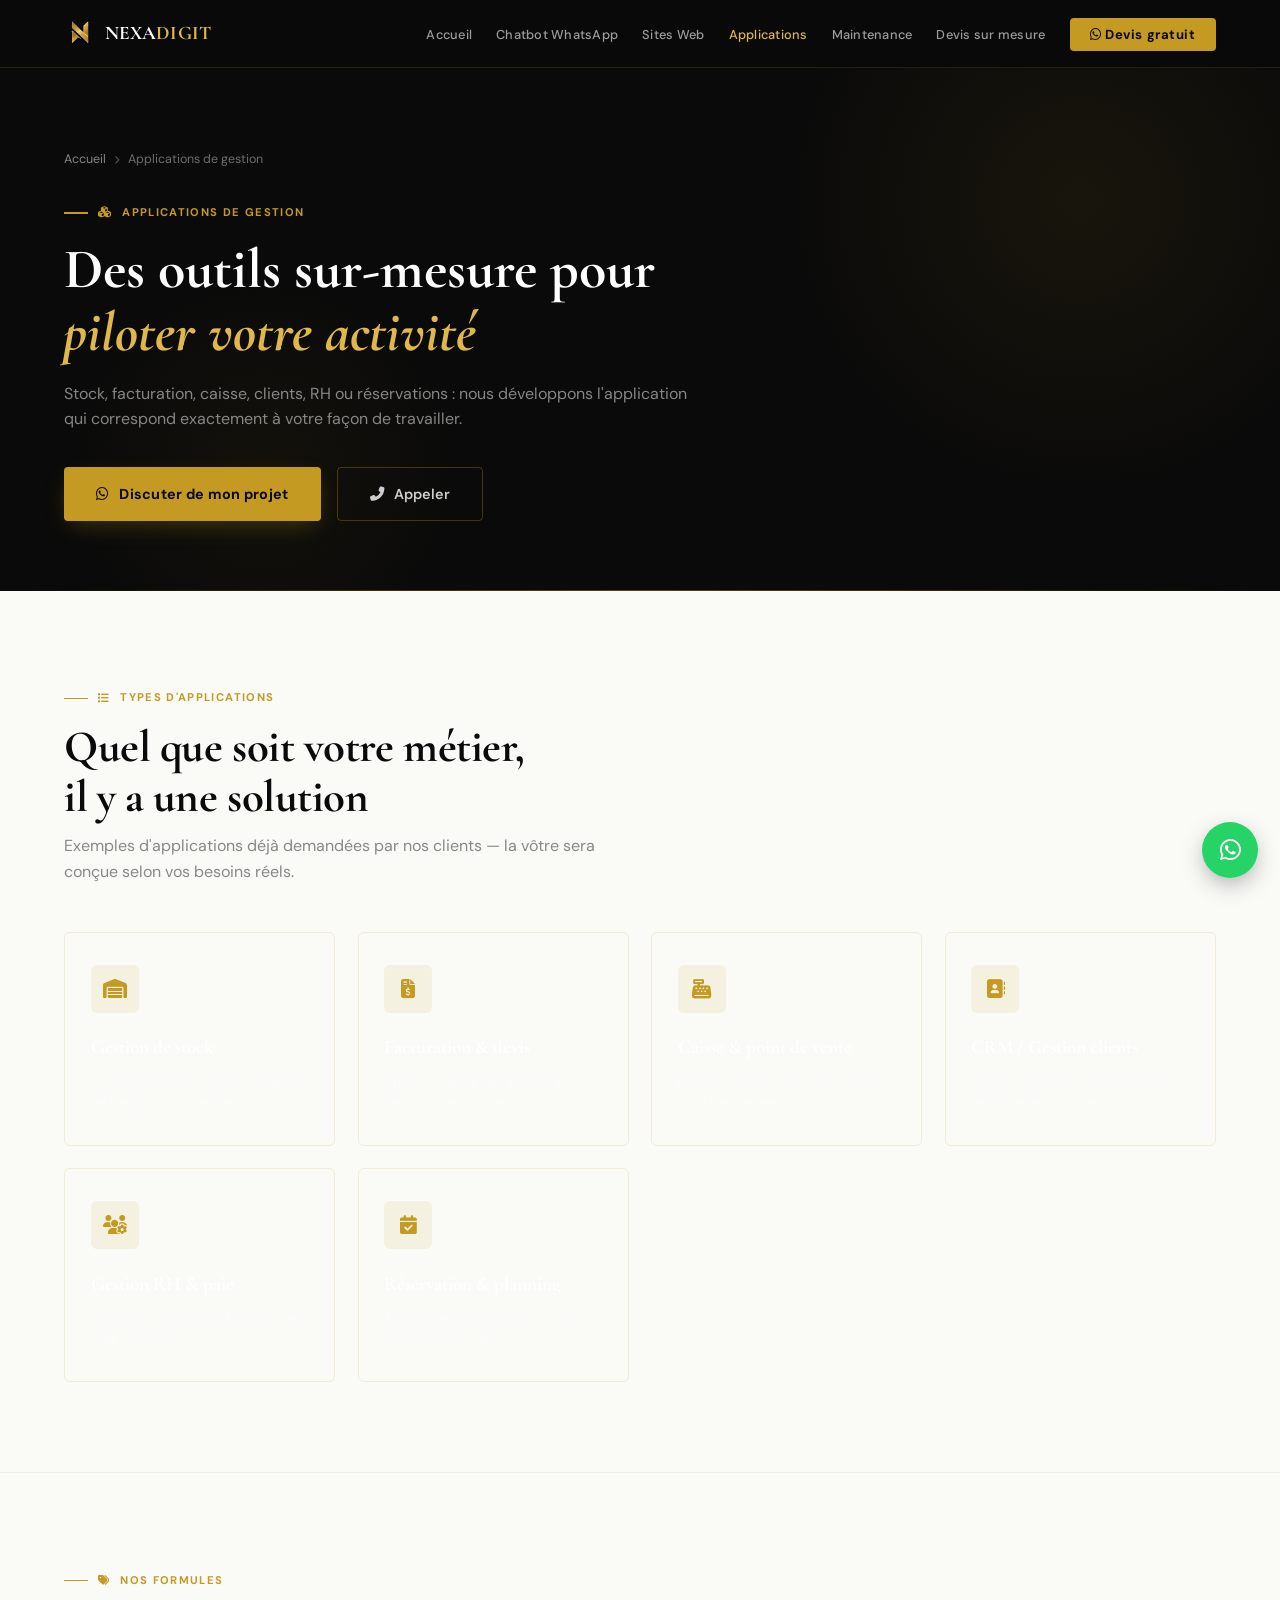
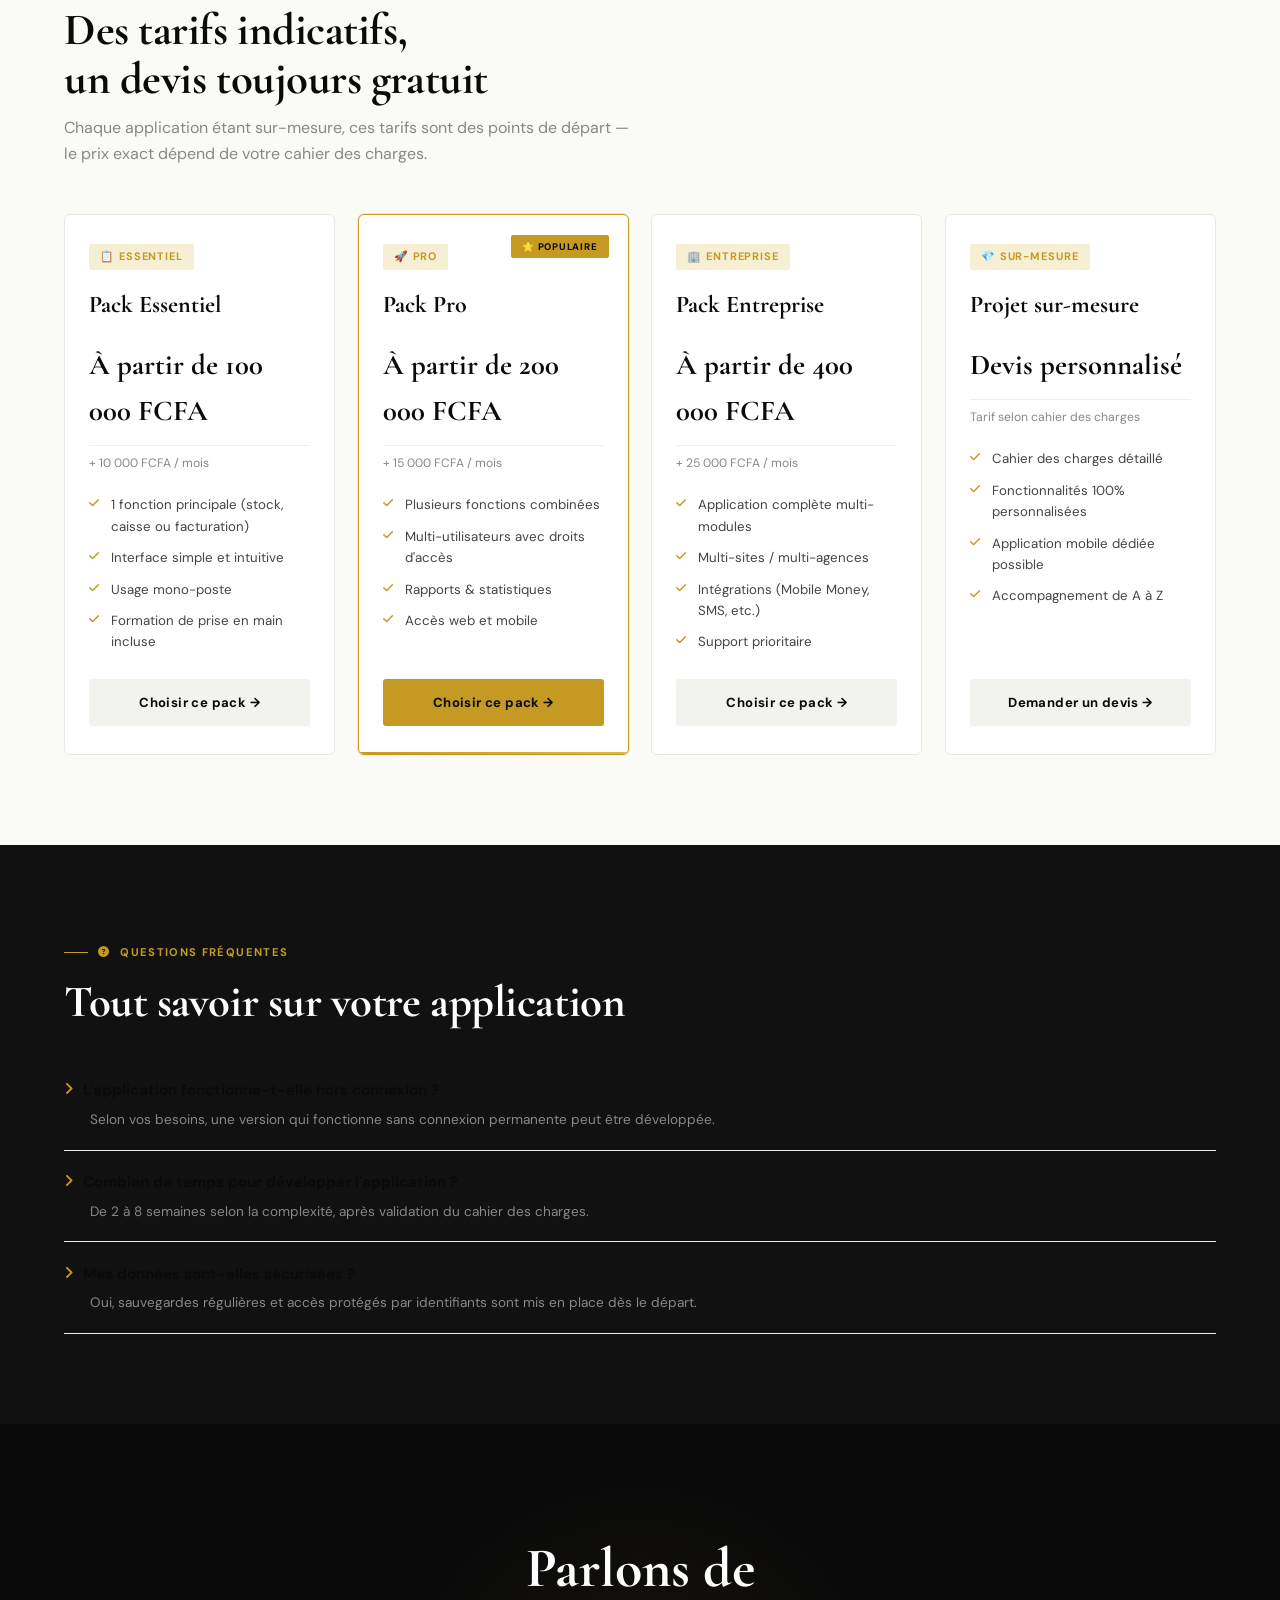
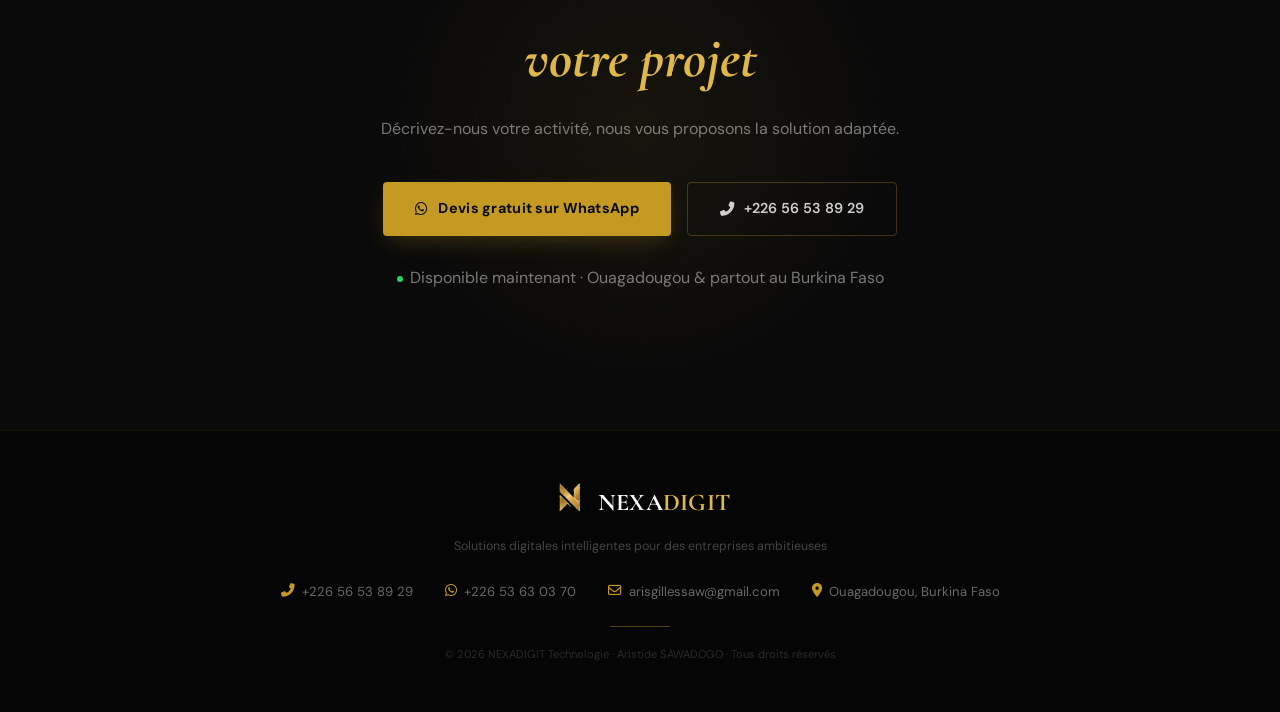
==== applications-gestion.html @ d0f39f6e "Add files via upload" ====
<!DOCTYPE html>
<html lang="fr">
<head>
  <meta charset="UTF-8">
  <meta name="viewport" content="width=device-width, initial-scale=1.0">
  <title>Applications de Gestion sur Mesure | NEXADIGIT Technologie</title>
  <meta name="description" content="Développement d'applications de gestion sur mesure : stock, facturation, caisse, CRM, RH, réservation.">
  <link href="https://fonts.googleapis.com/css2?family=Cormorant+Garamond:wght@400;600;700&family=DM+Sans:opsz,wght@9..40,300;9..40,400;9..40,500;9..40,600;9..40,700&display=swap" rel="stylesheet">
  <link rel="stylesheet" href="https://cdnjs.cloudflare.com/ajax/libs/font-awesome/6.5.0/css/all.min.css">
  <link rel="stylesheet" href="style.css">
</head>
<body>
<!-- NAV -->
<nav>
  <div class="nav-logo">
    <a href="index.html" class="logo-mark ">
      <img src="logo.png" alt="NEXADIGIT">
      <span class="logo-wordmark"><span class="lw-a">NEXA</span><span class="lw-b">DIGIT</span></span>
    </a>
  </div>
  <ul class="nav-links">
    <li><a href="index.html">Accueil</a></li>
    <li><a href="chatbot-whatsapp.html">Chatbot WhatsApp</a></li>
    <li><a href="sites-web.html">Sites Web</a></li>
    <li><a href="applications-gestion.html" class="active">Applications</a></li>
    <li><a href="maintenance-informatique.html">Maintenance</a></li>
    <li><a href="devis-sur-mesure.html">Devis sur mesure</a></li>
    <li><a href="https://wa.me/22653630370?text=Bonjour%20Aristide%2C%20je%20souhaite%20un%20devis" target="_blank" class="nav-cta"><i class="fab fa-whatsapp"></i> Devis gratuit</a></li>
  </ul>
</nav>

<!-- PAGE HERO -->
<div class="page-hero">
  <div class="hero-orb1"></div>
  <div class="hero-orb2"></div>
  <div class="hero-line"></div>
  <div class="page-hero-inner">
    <div class="breadcrumb"><a href="index.html">Accueil</a><i class="fas fa-chevron-right"></i><span>Applications de gestion</span></div>
    <div class="sec-eyebrow"><i class="fas fa-cubes"></i> Applications de gestion</div>
    <h1 class="page-title">Des outils sur-mesure pour<br><em>piloter votre activité</em></h1>
    <p class="page-sub">Stock, facturation, caisse, clients, RH ou réservations&nbsp;: nous développons l'application qui correspond exactement à votre façon de travailler.</p>
    <div class="page-hero-btns">
      <a href="https://wa.me/22653630370?text=Bonjour%20Aristide%2C%20je%20souhaite%20une%20application%20de%20gestion" target="_blank" class="btn-gold"><i class="fab fa-whatsapp"></i> Discuter de mon projet</a>
      <a href="tel:+22656538929" class="btn-outline"><i class="fas fa-phone-alt"></i> Appeler</a>
    </div>
  </div>
</div>

<!-- TYPES D'APPLICATIONS -->
<section>
  <div class="wrap">
    <div class="sec-eyebrow"><i class="fas fa-list"></i> Types d'applications</div>
    <h2 class="sec-h2">Quel que soit votre métier,<br>il y a une solution</h2>
    <p class="sec-p">Exemples d'applications déjà demandées par nos clients &mdash; la vôtre sera conçue selon vos besoins réels.</p>
    <div class="exp-grid">
      <div class="exp-card"><div class="exp-icon"><i class="fas fa-warehouse"></i></div><h3>Gestion de stock</h3><p>Suivi des entrées, sorties et alertes de réapprovisionnement.</p></div>
      <div class="exp-card"><div class="exp-icon"><i class="fas fa-file-invoice-dollar"></i></div><h3>Facturation & devis</h3><p>Création rapide de factures et devis professionnels.</p></div>
      <div class="exp-card"><div class="exp-icon"><i class="fas fa-cash-register"></i></div><h3>Caisse & point de vente</h3><p>Encaissement, tickets de caisse, suivi des ventes du jour.</p></div>
      <div class="exp-card"><div class="exp-icon"><i class="fas fa-address-book"></i></div><h3>CRM / Gestion clients</h3><p>Centralisez l'historique et le suivi de votre relation client.</p></div>
      <div class="exp-card"><div class="exp-icon"><i class="fas fa-users-gear"></i></div><h3>Gestion RH & paie</h3><p>Présences, congés et bulletins de paie simplifiés.</p></div>
      <div class="exp-card"><div class="exp-icon"><i class="fas fa-calendar-check"></i></div><h3>Réservation & planning</h3><p>Agenda de rendez-vous ou de réservation en ligne.</p></div>
    </div>
  </div>
</section>

<hr class="divider">

<!-- PACKS -->
<section id="formules">
  <div class="wrap">
    <div class="sec-eyebrow"><i class="fas fa-tags"></i> Nos formules</div>
    <h2 class="sec-h2">Des tarifs indicatifs,<br>un devis toujours gratuit</h2>
    <p class="sec-p">Chaque application étant sur-mesure, ces tarifs sont des points de départ &mdash; le prix exact dépend de votre cahier des charges.</p>
    <div class="packs-grid">
      <div class="pack">
        <span class="pack-type">📋 Essentiel</span>
        <h3>Pack Essentiel</h3>
        <div class="pack-price">À partir de 100 000 FCFA</div>
        <div class="pack-monthly">+ 10 000 FCFA / mois</div>
        <ul>
          <li><i class="fas fa-check"></i>1 fonction principale (stock, caisse ou facturation)</li>
          <li><i class="fas fa-check"></i>Interface simple et intuitive</li>
          <li><i class="fas fa-check"></i>Usage mono-poste</li>
          <li><i class="fas fa-check"></i>Formation de prise en main incluse</li>
        </ul>
        <a href="https://wa.me/22653630370?text=Bonjour%2C%20Pack%20Essentiel%20Application%20de%20gestion" target="_blank" class="pack-btn">Choisir ce pack →</a>
      </div>
      <div class="pack featured">
        <span class="featured-badge">⭐ Populaire</span>
        <span class="pack-type">🚀 Pro</span>
        <h3>Pack Pro</h3>
        <div class="pack-price">À partir de 200 000 FCFA</div>
        <div class="pack-monthly">+ 15 000 FCFA / mois</div>
        <ul>
          <li><i class="fas fa-check"></i>Plusieurs fonctions combinées</li>
          <li><i class="fas fa-check"></i>Multi-utilisateurs avec droits d'accès</li>
          <li><i class="fas fa-check"></i>Rapports & statistiques</li>
          <li><i class="fas fa-check"></i>Accès web et mobile</li>
        </ul>
        <a href="https://wa.me/22653630370?text=Bonjour%2C%20Pack%20Pro%20Application%20de%20gestion" target="_blank" class="pack-btn">Choisir ce pack →</a>
      </div>
      <div class="pack">
        <span class="pack-type">🏢 Entreprise</span>
        <h3>Pack Entreprise</h3>
        <div class="pack-price">À partir de 400 000 FCFA</div>
        <div class="pack-monthly">+ 25 000 FCFA / mois</div>
        <ul>
          <li><i class="fas fa-check"></i>Application complète multi-modules</li>
          <li><i class="fas fa-check"></i>Multi-sites / multi-agences</li>
          <li><i class="fas fa-check"></i>Intégrations (Mobile Money, SMS, etc.)</li>
          <li><i class="fas fa-check"></i>Support prioritaire</li>
        </ul>
        <a href="https://wa.me/22653630370?text=Bonjour%2C%20Pack%20Entreprise%20Application%20de%20gestion" target="_blank" class="pack-btn">Choisir ce pack →</a>
      </div>
      <div class="pack">
        <span class="pack-type">💎 Sur-mesure</span>
        <h3>Projet sur-mesure</h3>
        <div class="pack-price">Devis personnalisé</div>
        <div class="pack-monthly">Tarif selon cahier des charges</div>
        <ul>
          <li><i class="fas fa-check"></i>Cahier des charges détaillé</li>
          <li><i class="fas fa-check"></i>Fonctionnalités 100% personnalisées</li>
          <li><i class="fas fa-check"></i>Application mobile dédiée possible</li>
          <li><i class="fas fa-check"></i>Accompagnement de A à Z</li>
        </ul>
        <a href="devis-sur-mesure.html" class="pack-btn">Demander un devis →</a>
      </div>
    </div>
  </div>
</section>

<section class="dark-section">
  <div class="wrap">
    <div class="sec-eyebrow"><i class="fas fa-circle-question"></i> Questions fréquentes</div>
    <h2 class="sec-h2" style="margin-bottom:2rem;">Tout savoir sur votre application</h2>
    <div class="faq-item"><h4><i class="fas fa-angle-right"></i> L'application fonctionne-t-elle hors connexion ?</h4><p>Selon vos besoins, une version qui fonctionne sans connexion permanente peut être développée.</p></div>
    <div class="faq-item"><h4><i class="fas fa-angle-right"></i> Combien de temps pour développer l'application ?</h4><p>De 2 à 8 semaines selon la complexité, après validation du cahier des charges.</p></div>
    <div class="faq-item"><h4><i class="fas fa-angle-right"></i> Mes données sont-elles sécurisées ?</h4><p>Oui, sauvegardes régulières et accès protégés par identifiants sont mis en place dès le départ.</p></div>
  </div>
</section>

<div class="cta-section">
  <div class="cta-glow"></div>
  <h2>Parlons de<br><em>votre projet</em></h2>
  <p>Décrivez-nous votre activité, nous vous proposons la solution adaptée.</p>
  <div class="cta-btns">
    <a href="https://wa.me/22653630370?text=Bonjour%20Aristide%2C%20je%20souhaite%20un%20devis%20gratuit%20pour%20une%20application%20de%20gestion" target="_blank" class="btn-gold"><i class="fab fa-whatsapp"></i> Devis gratuit sur WhatsApp</a>
    <a href="tel:+22656538929" class="btn-outline"><i class="fas fa-phone-alt"></i> +226 56 53 89 29</a>
  </div>
  <p class="cta-note">Disponible maintenant &middot; Ouagadougou & partout au Burkina Faso</p>
</div>
<!-- FOOTER -->
<footer>
  <div class="footer-logo">
    <a href="index.html" class="logo-mark ">
      <img src="logo.png" alt="NEXADIGIT">
      <span class="logo-wordmark"><span class="lw-a">NEXA</span><span class="lw-b">DIGIT</span></span>
    </a>
  </div>
  <p class="footer-tagline">Solutions digitales intelligentes pour des entreprises ambitieuses</p>
  <div class="footer-contacts">
    <a href="tel:+22656538929"><i class="fas fa-phone-alt"></i> +226 56 53 89 29</a>
    <a href="https://wa.me/22653630370?text=Bonjour%20Aristide" target="_blank"><i class="fab fa-whatsapp"></i> +226 53 63 03 70</a>
    <a href="mailto:arisgillessaw@gmail.com"><i class="far fa-envelope"></i> arisgillessaw@gmail.com</a>
    <a href="#"><i class="fas fa-location-dot"></i> Ouagadougou, Burkina Faso</a>
  </div>
  <div class="footer-gold-line"></div>
  <p class="footer-copy">&copy; 2026 NEXADIGIT Technologie &middot; Aristide SAWADOGO &middot; Tous droits réservés</p>
</footer>
<a href="https://wa.me/22653630370?text=Bonjour%20Aristide%2C%20je%20voudrais%20des%20renseignements" target="_blank" class="wa-float" aria-label="Discuter sur WhatsApp"><i class="fab fa-whatsapp"></i></a>
</body>
</html>
---- style.css ----
:root {
      --gold: #C49A22;
      --gold-light: #E0B84A;
      --gold-pale: #F7EFD4;
      --gold-border: rgba(196,154,34,0.25);
      --black: #0A0A0A;
      --dark: #111111;
      --dark2: #1A1A1A;
      --white: #FFFFFF;
      --off-white: #FAFAF7;
      --grey: #888888;
      --light-grey: #F2F2EE;
    }
    * { margin:0; padding:0; box-sizing:border-box; }
    html { scroll-behavior: smooth; }
    body {
      font-family: 'DM Sans', sans-serif;
      background: var(--off-white);
      color: var(--black);
      line-height: 1.6;
      overflow-x: hidden;
    }

    /* ── NAV ── */
    nav {
      position: fixed;
      top: 0; left: 0; right: 0;
      z-index: 100;
      height: 68px;
      display: flex;
      align-items: center;
      justify-content: space-between;
      padding: 0 5%;
      background: rgba(10,10,10,0.96);
      backdrop-filter: blur(20px);
      border-bottom: 1px solid rgba(196,154,34,0.15);
    }
    .nav-logo img {
      height: 38px;
      width: auto;
      object-fit: contain;
    }
    .nav-links {
      display: flex;
      gap: 2.2rem;
      list-style: none;
      align-items: center;
    }
    .nav-links a {
      color: rgba(255,255,255,0.6);
      text-decoration: none;
      font-size: 0.85rem;
      font-weight: 500;
      letter-spacing: 0.02em;
      transition: color 0.2s;
    }
    .nav-links a:hover { color: var(--gold-light); }
    .nav-cta {
      background: var(--gold) !important;
      color: var(--black) !important;
      padding: 0.5rem 1.3rem !important;
      border-radius: 4px !important;
      font-weight: 700 !important;
      font-size: 0.82rem !important;
      letter-spacing: 0.04em !important;
    }
    .nav-cta:hover { background: var(--gold-light) !important; }
    @media (max-width: 768px) { .nav-links { display: none; } }

    /* ── HERO ── */
    .hero {
      min-height: 100vh;
      background: var(--black);
      display: flex;
      align-items: center;
      padding: 100px 5% 80px;
      position: relative;
      overflow: hidden;
    }
    .hero-orb1 {
      position: absolute;
      width: 600px; height: 600px;
      border-radius: 50%;
      background: radial-gradient(circle, rgba(196,154,34,0.08) 0%, transparent 70%);
      top: -100px; right: -100px;
      pointer-events: none;
    }
    .hero-orb2 {
      position: absolute;
      width: 400px; height: 400px;
      border-radius: 50%;
      background: radial-gradient(circle, rgba(196,154,34,0.05) 0%, transparent 70%);
      bottom: -80px; left: 5%;
      pointer-events: none;
    }
    .hero-line {
      position: absolute;
      left: 0; right: 0;
      bottom: 0;
      height: 1px;
      background: linear-gradient(90deg, transparent, var(--gold), transparent);
      opacity: 0.4;
    }
    .hero-inner {
      position: relative;
      z-index: 2;
      max-width: 1280px;
      margin: 0 auto;
      width: 100%;
      display: flex;
      align-items: center;
      justify-content: space-between;
      gap: 4rem;
      flex-wrap: wrap;
    }
    .hero-left { flex: 1; min-width: 300px; }
    .hero-logo-wrap {
      margin-bottom: 2.5rem;
      animation: fadeUp 0.7s ease both;
    }
    .hero-logo-wrap img {
      height: 70px;
      width: auto;
      filter: brightness(1.05);
    }
    .hero-tagline-line {
      width: 50px; height: 2px;
      background: var(--gold);
      margin-bottom: 1.5rem;
      animation: fadeUp 0.7s 0.1s ease both;
    }
    .hero-h1 {
      font-family: 'Cormorant Garamond', serif;
      font-size: clamp(2.6rem, 5.5vw, 4.5rem);
      font-weight: 700;
      color: var(--white);
      line-height: 1.08;
      letter-spacing: -0.01em;
      margin-bottom: 1.2rem;
      animation: fadeUp 0.7s 0.15s ease both;
    }
    .hero-h1 em {
      font-style: italic;
      color: var(--gold-light);
    }
    .hero-sub {
      color: rgba(255,255,255,0.5);
      font-size: 1rem;
      max-width: 500px;
      margin-bottom: 2.5rem;
      font-weight: 400;
      animation: fadeUp 0.7s 0.2s ease both;
    }
    .hero-divider {
      width: 100%;
      height: 1px;
      background: rgba(196,154,34,0.2);
      margin-bottom: 2rem;
    }
    .hero-person {
      display: flex;
      align-items: center;
      gap: 1.2rem;
      margin-bottom: 2rem;
      animation: fadeUp 0.7s 0.25s ease both;
    }
    .avatar {
      width: 56px; height: 56px;
      border-radius: 50%;
      background: linear-gradient(135deg, var(--gold), #A07818);
      display: flex;
      align-items: center;
      justify-content: center;
      font-family: 'Cormorant Garamond', serif;
      font-weight: 700;
      font-size: 1.4rem;
      color: var(--black);
      border: 1.5px solid rgba(196,154,34,0.4);
      flex-shrink: 0;
    }
    .p-name { font-weight: 700; color: var(--white); font-size: 1rem; letter-spacing: 0.01em; }
    .p-role { color: var(--gold); font-size: 0.82rem; font-weight: 500; margin-top: 1px; }
    .p-loc { color: rgba(255,255,255,0.35); font-size: 0.78rem; margin-top: 2px; }
    .hero-contacts {
      display: flex;
      flex-wrap: wrap;
      gap: 0.6rem;
      margin-bottom: 2.5rem;
      animation: fadeUp 0.7s 0.3s ease both;
    }
    .chip {
      display: inline-flex;
      align-items: center;
      gap: 8px;
      background: rgba(255,255,255,0.04);
      border: 1px solid rgba(196,154,34,0.2);
      color: rgba(255,255,255,0.75);
      padding: 0.45rem 1rem;
      border-radius: 3px;
      font-size: 0.82rem;
      font-weight: 500;
      text-decoration: none;
      transition: all 0.2s;
    }
    .chip i { color: var(--gold); font-size: 0.85rem; }
    .chip:hover { border-color: var(--gold); color: var(--white); background: rgba(196,154,34,0.08); }
    .hero-btns {
      display: flex;
      flex-wrap: wrap;
      gap: 1rem;
      animation: fadeUp 0.7s 0.35s ease both;
    }
    .btn-gold {
      display: inline-flex;
      align-items: center;
      gap: 10px;
      background: var(--gold);
      color: var(--black);
      padding: 0.9rem 2rem;
      border-radius: 4px;
      font-weight: 700;
      text-decoration: none;
      font-size: 0.9rem;
      letter-spacing: 0.02em;
      transition: all 0.2s;
      box-shadow: 0 8px 24px -6px rgba(196,154,34,0.3);
    }
    .btn-gold:hover { background: var(--gold-light); transform: translateY(-2px); }
    .btn-outline {
      display: inline-flex;
      align-items: center;
      gap: 10px;
      background: transparent;
      color: rgba(255,255,255,0.8);
      padding: 0.9rem 2rem;
      border-radius: 4px;
      font-weight: 600;
      text-decoration: none;
      font-size: 0.9rem;
      border: 1px solid rgba(196,154,34,0.3);
      transition: all 0.2s;
    }
    .btn-outline:hover { border-color: var(--gold); color: var(--gold-light); }

    .hero-right { animation: fadeUp 0.8s 0.5s ease both; }
    .hero-card {
      background: rgba(255,255,255,0.03);
      border: 1px solid rgba(196,154,34,0.2);
      border-radius: 8px;
      padding: 2.5rem 2rem;
      text-align: center;
      min-width: 220px;
    }
    .hero-card .qr-i { font-size: 5rem; color: var(--gold); display: block; margin-bottom: 1rem; }
    .hero-card-divider { width: 30px; height: 1px; background: var(--gold); margin: 0 auto 1rem; }
    .hero-card h4 { color: var(--white); font-weight: 600; font-size: 0.9rem; margin-bottom: 0.3rem; }
    .hero-card p { color: rgba(255,255,255,0.35); font-size: 0.75rem; }

    /* ── STATS ── */
    .stats-strip {
      background: var(--dark2);
      border-top: 1px solid rgba(196,154,34,0.15);
      border-bottom: 1px solid rgba(196,154,34,0.15);
      padding: 1.8rem 5%;
    }
    .stats-inner {
      max-width: 1280px;
      margin: 0 auto;
      display: flex;
      flex-wrap: wrap;
      justify-content: space-around;
      gap: 1.5rem;
      align-items: center;
    }
    .stat { text-align: center; }
    .stat-num {
      font-family: 'Cormorant Garamond', serif;
      font-size: 2rem;
      font-weight: 700;
      color: var(--gold);
      display: block;
      line-height: 1;
    }
    .stat-label { font-size: 0.72rem; color: rgba(255,255,255,0.4); letter-spacing: 0.06em; text-transform: uppercase; margin-top: 4px; }

    /* ── LAYOUT ── */
    .wrap { max-width: 1280px; margin: 0 auto; padding: 0 5%; }
    section { padding: 90px 0; }

    .sec-eyebrow {
      display: inline-flex;
      align-items: center;
      gap: 10px;
      font-size: 0.7rem;
      font-weight: 700;
      text-transform: uppercase;
      letter-spacing: 0.12em;
      color: var(--gold);
      margin-bottom: 1rem;
    }
    .sec-eyebrow::before {
      content: '';
      width: 24px; height: 1.5px;
      background: var(--gold);
      display: block;
    }
    .sec-h2 {
      font-family: 'Cormorant Garamond', serif;
      font-size: clamp(2rem, 3.5vw, 3rem);
      font-weight: 700;
      color: var(--black);
      line-height: 1.1;
      letter-spacing: -0.01em;
      margin-bottom: 0.7rem;
    }
    .sec-p {
      color: var(--grey);
      font-size: 1rem;
      max-width: 580px;
      margin-bottom: 3rem;
    }

    /* ── PACKS ── */
    .packs-grid {
      display: grid;
      grid-template-columns: repeat(auto-fit, minmax(255px, 1fr));
      gap: 1.4rem;
    }
    .pack {
      background: var(--white);
      border: 1px solid #E8E8E2;
      border-radius: 6px;
      padding: 1.8rem 1.5rem;
      display: flex;
      flex-direction: column;
      transition: all 0.25s;
      position: relative;
      overflow: hidden;
    }
    .pack::after {
      content: '';
      position: absolute;
      bottom: 0; left: 0; right: 0;
      height: 2px;
      background: linear-gradient(90deg, var(--gold), var(--gold-light));
      opacity: 0;
      transition: opacity 0.25s;
    }
    .pack:hover {
      transform: translateY(-6px);
      box-shadow: 0 20px 40px -12px rgba(0,0,0,0.1);
      border-color: rgba(196,154,34,0.3);
    }
    .pack:hover::after { opacity: 1; }
    .pack.featured {
      border-color: var(--gold);
      box-shadow: 0 0 0 1px rgba(196,154,34,0.15);
    }
    .pack.featured::after { opacity: 1; }
    .featured-badge {
      position: absolute;
      top: 1.2rem; right: 1.2rem;
      background: var(--gold);
      color: var(--black);
      font-size: 0.6rem;
      font-weight: 800;
      text-transform: uppercase;
      letter-spacing: 0.08em;
      padding: 0.25rem 0.7rem;
      border-radius: 2px;
    }
    .pack-type {
      font-size: 0.68rem;
      font-weight: 700;
      text-transform: uppercase;
      letter-spacing: 0.08em;
      color: var(--gold);
      background: var(--gold-pale);
      display: inline-block;
      padding: 0.25rem 0.7rem;
      border-radius: 2px;
      margin-bottom: 1rem;
      width: fit-content;
    }
    .pack h3 {
      font-family: 'Cormorant Garamond', serif;
      font-size: 1.5rem;
      font-weight: 700;
      margin-bottom: 0.2rem;
      color: var(--black);
    }
    .pack-price {
      font-family: 'Cormorant Garamond', serif;
      font-size: 1.8rem;
      font-weight: 700;
      color: var(--black);
      margin: 0.9rem 0 0.2rem;
    }
    .pack-monthly {
      font-size: 0.76rem;
      color: var(--grey);
      border-top: 1px solid #EEEEEA;
      padding-top: 0.5rem;
      margin: 0.5rem 0 1rem;
    }
    .pack ul { list-style: none; flex-grow: 1; }
    .pack li {
      display: flex;
      align-items: flex-start;
      gap: 9px;
      font-size: 0.83rem;
      padding: 0.32rem 0;
      color: #444;
    }
    .pack li i { color: var(--gold); font-size: 0.72rem; margin-top: 4px; flex-shrink: 0; width: 13px; }
    .pack-btn {
      display: block;
      text-align: center;
      background: var(--light-grey);
      color: var(--black);
      font-weight: 700;
      font-size: 0.82rem;
      letter-spacing: 0.03em;
      padding: 0.75rem;
      border-radius: 3px;
      text-decoration: none;
      margin-top: 1.3rem;
      transition: all 0.2s;
      border: 1px solid transparent;
    }
    .pack-btn:hover { background: var(--gold); color: var(--black); }
    .pack.featured .pack-btn { background: var(--gold); color: var(--black); }
    .pack.featured .pack-btn:hover { background: var(--gold-light); }

    /* ── DARK SECTION ── */
    .dark-section { background: var(--dark); }
    .dark-section .sec-h2 { color: var(--white); }
    .dark-section .sec-p { color: rgba(255,255,255,0.45); }

    .exp-grid {
      display: grid;
      grid-template-columns: repeat(auto-fit, minmax(240px, 1fr));
      gap: 1.4rem;
    }
    .exp-card {
      border: 1px solid rgba(196,154,34,0.15);
      border-radius: 6px;
      padding: 2rem 1.6rem;
      transition: all 0.25s;
      position: relative;
      overflow: hidden;
    }
    .exp-card::before {
      content: '';
      position: absolute;
      top: 0; left: 0;
      width: 3px; height: 100%;
      background: var(--gold);
      opacity: 0;
      transition: opacity 0.25s;
    }
    .exp-card:hover { border-color: rgba(196,154,34,0.35); transform: translateY(-4px); }
    .exp-card:hover::before { opacity: 1; }
    .exp-icon {
      width: 48px; height: 48px;
      background: rgba(196,154,34,0.1);
      border-radius: 6px;
      display: flex;
      align-items: center;
      justify-content: center;
      margin-bottom: 1.2rem;
      font-size: 1.2rem;
      color: var(--gold);
    }
    .exp-card h3 {
      font-family: 'Cormorant Garamond', serif;
      font-size: 1.2rem;
      font-weight: 700;
      color: var(--white);
      margin-bottom: 0.5rem;
    }
    .exp-card p { color: rgba(255,255,255,0.4); font-size: 0.82rem; }

    /* ── WHY ── */
    .why-grid {
      display: grid;
      grid-template-columns: repeat(auto-fit, minmax(230px, 1fr));
      gap: 1.4rem;
    }
    .why-card {
      border: 1px solid #E8E8E2;
      border-radius: 6px;
      padding: 1.6rem;
      background: var(--white);
      display: flex;
      gap: 1rem;
      align-items: flex-start;
      transition: border-color 0.2s;
    }
    .why-card:hover { border-color: var(--gold); }
    .why-icon {
      width: 42px; height: 42px;
      background: var(--gold-pale);
      border-radius: 6px;
      display: flex;
      align-items: center;
      justify-content: center;
      color: var(--gold);
      font-size: 1rem;
      flex-shrink: 0;
    }
    .why-card h4 { font-weight: 700; margin-bottom: 0.25rem; font-size: 0.92rem; }
    .why-card p { font-size: 0.79rem; color: var(--grey); }

    /* ── PROCESS ── */
    .process-row {
      display: flex;
      flex-wrap: wrap;
      gap: 0;
      counter-reset: step;
    }
    .step {
      flex: 1;
      min-width: 130px;
      text-align: center;
      padding: 1.5rem 1rem;
      position: relative;
    }
    .step:not(:last-child)::after {
      content: '→';
      position: absolute;
      right: -12px;
      top: 50%;
      transform: translateY(-50%);
      color: var(--gold);
      font-size: 1rem;
    }
    .step-num {
      width: 42px; height: 42px;
      border-radius: 50%;
      background: var(--gold-pale);
      border: 1.5px solid var(--gold);
      color: var(--gold);
      font-family: 'Cormorant Garamond', serif;
      font-weight: 700;
      font-size: 1.1rem;
      display: flex;
      align-items: center;
      justify-content: center;
      margin: 0 auto 0.8rem;
    }
    .step h4 { font-weight: 700; font-size: 0.85rem; margin-bottom: 0.25rem; }
    .step p { font-size: 0.75rem; color: var(--grey); }

    /* ── CTA ── */
    .cta-section {
      background: var(--black);
      text-align: center;
      padding: 100px 5%;
      position: relative;
      overflow: hidden;
    }
    .cta-glow {
      position: absolute;
      width: 500px; height: 500px;
      border-radius: 50%;
      background: radial-gradient(circle, rgba(196,154,34,0.07) 0%, transparent 70%);
      top: 50%; left: 50%;
      transform: translate(-50%, -50%);
      pointer-events: none;
    }
    .cta-section h2 {
      font-family: 'Cormorant Garamond', serif;
      font-size: clamp(2.2rem, 4.5vw, 3.5rem);
      font-weight: 700;
      color: var(--white);
      margin-bottom: 0.8rem;
      position: relative;
    }
    .cta-section h2 em { color: var(--gold-light); font-style: italic; }
    .cta-section p { color: rgba(255,255,255,0.45); margin-bottom: 2.5rem; font-size: 1rem; position: relative; }
    .cta-btns { display: flex; justify-content: center; flex-wrap: wrap; gap: 1rem; position: relative; }
    .cta-note {
      color: rgba(255,255,255,0.25);
      font-size: 0.75rem;
      margin-top: 1.8rem;
      position: relative;
    }
    .cta-note::before {
      content: '';
      display: inline-block;
      width: 6px; height: 6px;
      background: #25D366;
      border-radius: 50%;
      margin-right: 7px;
      vertical-align: middle;
      animation: blink 2s infinite;
    }

    /* ── FOOTER ── */
    footer {
      background: #050505;
      padding: 3rem 5%;
      text-align: center;
      border-top: 1px solid rgba(196,154,34,0.1);
    }
    .footer-logo img { height: 40px; width: auto; margin-bottom: 0.5rem; }
    .footer-tagline { color: rgba(255,255,255,0.25); font-size: 0.78rem; margin-bottom: 1.5rem; }
    .footer-contacts {
      display: flex;
      flex-wrap: wrap;
      justify-content: center;
      gap: 2rem;
      margin-bottom: 1.5rem;
    }
    .footer-contacts a {
      color: rgba(255,255,255,0.4);
      text-decoration: none;
      font-size: 0.82rem;
      transition: color 0.2s;
      display: flex;
      align-items: center;
      gap: 7px;
    }
    .footer-contacts a i { color: var(--gold); font-size: 0.85rem; }
    .footer-contacts a:hover { color: var(--gold-light); }
    .footer-copy { color: rgba(255,255,255,0.15); font-size: 0.7rem; }
    .footer-gold-line {
      width: 60px; height: 1px;
      background: var(--gold);
      margin: 1.2rem auto;
      opacity: 0.4;
    }

    /* ── DIVIDER ── */
    .divider { border: 0; height: 1px; background: #EEEEE8; margin: 0; }

    @keyframes fadeUp {
      from { opacity: 0; transform: translateY(18px); }
      to   { opacity: 1; transform: translateY(0); }
    }
    @keyframes blink {
      0%, 100% { opacity: 1; }
      50% { opacity: 0.3; }
    }

    @media (max-width: 768px) {
      .hero-right { display: none; }
      .step:not(:last-child)::after { display: none; }
    }

/* ── LOGO (texte + icône, recréé à partir de la carte de visite) ── */
.logo-mark { display:flex; align-items:center; gap:10px; text-decoration:none; }
.logo-mark img { height:32px; width:auto; display:block; }
.logo-wordmark { font-family:'Cormorant Garamond', serif; font-weight:700; font-size:1.2rem; letter-spacing:0.01em; white-space:nowrap; }
.logo-wordmark .lw-a { color: var(--white); }
.logo-wordmark .lw-b { color: var(--gold-light); }
.hero-logo-wrap .logo-mark img { height:56px; }
.hero-logo-wrap .logo-wordmark { font-size:1.9rem; }
.footer-logo .logo-mark { justify-content:center; margin-bottom:0.6rem; }
.footer-logo .logo-mark img { height:40px; }
.footer-logo .logo-wordmark { font-size:1.5rem; }

/* ── NAV (ajustée pour plus de liens) ── */
.nav-links { gap: 1.5rem; }
.nav-links a { font-size: 0.8rem; white-space: nowrap; }
.nav-links a.active { color: var(--gold-light); }
@media (max-width: 1180px) { .nav-links { gap: 1.1rem; } }

/* ── BOUTON WHATSAPP FLOTTANT ── */
.wa-float {
  position: fixed;
  bottom: 22px; right: 22px;
  width: 56px; height: 56px;
  background: #25D366;
  border-radius: 50%;
  display: flex; align-items: center; justify-content: center;
  color: #fff; font-size: 1.5rem;
  text-decoration: none;
  box-shadow: 0 8px 24px -4px rgba(0,0,0,0.35);
  z-index: 200;
  transition: transform 0.2s;
}
.wa-float:hover { transform: scale(1.08); }

/* ── PAGE HERO (pages secondaires) ── */
.page-hero {
  background: var(--black);
  padding: 150px 5% 70px;
  position: relative;
  overflow: hidden;
}
.page-hero-inner { position: relative; z-index: 2; max-width: 1280px; margin: 0 auto; }
.breadcrumb {
  display: flex; align-items: center; gap: 8px;
  color: rgba(255,255,255,0.4);
  font-size: 0.78rem;
  margin-bottom: 1.6rem;
}
.breadcrumb a { color: rgba(255,255,255,0.5); text-decoration: none; }
.breadcrumb a:hover { color: var(--gold-light); }
.breadcrumb i { font-size: 0.55rem; color: rgba(255,255,255,0.3); }
.page-title {
  font-family: 'Cormorant Garamond', serif;
  font-weight: 700;
  color: var(--white);
  font-size: clamp(2.1rem, 4.5vw, 3.5rem);
  line-height: 1.12;
  margin-bottom: 1.1rem;
}
.page-title em { color: var(--gold-light); font-style: italic; }
.page-sub { color: rgba(255,255,255,0.5); max-width: 640px; font-size: 1rem; margin-bottom: 2.2rem; }
.page-hero-btns { display: flex; gap: 1rem; flex-wrap: wrap; }

/* ── SERVICE CARDS (accueil) ── */
.service-grid {
  display: grid;
  grid-template-columns: repeat(auto-fit, minmax(260px, 1fr));
  gap: 1.4rem;
}
.service-card {
  background: var(--white);
  border: 1px solid #E8E8E2;
  border-radius: 8px;
  padding: 2rem 1.7rem;
  display: flex;
  flex-direction: column;
  text-decoration: none;
  color: inherit;
  transition: all 0.25s;
  position: relative;
  overflow: hidden;
}
.service-card::after {
  content: '';
  position: absolute;
  bottom: 0; left: 0; right: 0;
  height: 2px;
  background: linear-gradient(90deg, var(--gold), var(--gold-light));
  opacity: 0;
  transition: opacity 0.25s;
}
.service-card:hover { transform: translateY(-6px); box-shadow: 0 20px 40px -12px rgba(0,0,0,0.1); border-color: rgba(196,154,34,0.3); }
.service-card:hover::after { opacity: 1; }
.service-icon {
  width: 52px; height: 52px;
  background: var(--gold-pale);
  border-radius: 8px;
  display: flex; align-items: center; justify-content: center;
  color: var(--gold);
  font-size: 1.3rem;
  margin-bottom: 1.2rem;
}
.service-card h3 { font-family: 'Cormorant Garamond', serif; font-size: 1.3rem; font-weight: 700; margin-bottom: 0.5rem; color: var(--black); }
.service-card p { color: var(--grey); font-size: 0.86rem; flex-grow: 1; margin-bottom: 1.2rem; }
.service-link { font-size: 0.8rem; font-weight: 700; color: var(--gold); display: inline-flex; align-items: center; gap: 6px; }
.service-card:hover .service-link { color: var(--gold-light); }

/* ── BLOC "AUTRES SERVICES" ── */
.more-grid {
  display: grid;
  grid-template-columns: repeat(auto-fit, minmax(230px, 1fr));
  gap: 1.2rem;
}
.more-card {
  border: 1px solid rgba(196,154,34,0.15);
  border-radius: 6px;
  padding: 1.5rem 1.4rem;
  transition: all 0.2s;
}
.more-card:hover { border-color: rgba(196,154,34,0.4); transform: translateY(-3px); }
.more-card i { color: var(--gold); font-size: 1.1rem; margin-bottom: 0.7rem; display: block; }
.more-card h4 { color: var(--white); font-weight: 700; font-size: 0.92rem; margin-bottom: 0.3rem; }
.more-card p { color: rgba(255,255,255,0.4); font-size: 0.8rem; }

/* ── DEUX COLONNES (devis) ── */
.two-col { display: grid; grid-template-columns: 1.1fr 0.9fr; gap: 3rem; align-items: start; }
@media (max-width: 900px) { .two-col { grid-template-columns: 1fr; } }
.checklist { list-style: none; margin-top: 1rem; }
.checklist li { display: flex; gap: 10px; align-items: flex-start; padding: 0.5rem 0; font-size: 0.9rem; color: #333; }
.checklist li i { color: var(--gold); margin-top: 3px; flex-shrink:0; }
.info-box {
  background: var(--gold-pale);
  border: 1px solid rgba(196,154,34,0.3);
  border-radius: 6px;
  padding: 1.8rem;
}
.info-box h4 { font-family:'Cormorant Garamond', serif; font-size:1.15rem; margin-bottom:0.8rem; color:var(--black); }

/* ── FAQ ── */
.faq-item { border-bottom: 1px solid #EEEEEA; padding: 1.2rem 0; }
.faq-item h4 { font-weight: 700; font-size: 0.95rem; margin-bottom: 0.4rem; display: flex; gap: 10px; align-items:flex-start; }
.faq-item h4 i { color: var(--gold); margin-top: 3px; }
.faq-item p { color: var(--grey); font-size: 0.85rem; padding-left: 26px; }

/* ── TARGET TAGS (maintenance: particuliers / entreprises) ── */
.target-tabs { display:flex; gap:0.8rem; margin-bottom:2.2rem; flex-wrap:wrap; }
.target-tag {
  font-size:0.75rem; font-weight:700; letter-spacing:0.03em;
  padding:0.5rem 1.1rem; border-radius:30px;
  border:1px solid rgba(196,154,34,0.3);
  color: var(--gold);
  background: var(--gold-pale);
}
.dark-section .target-tag { background: rgba(196,154,34,0.1); color: var(--gold-light); border-color: rgba(196,154,34,0.25); }
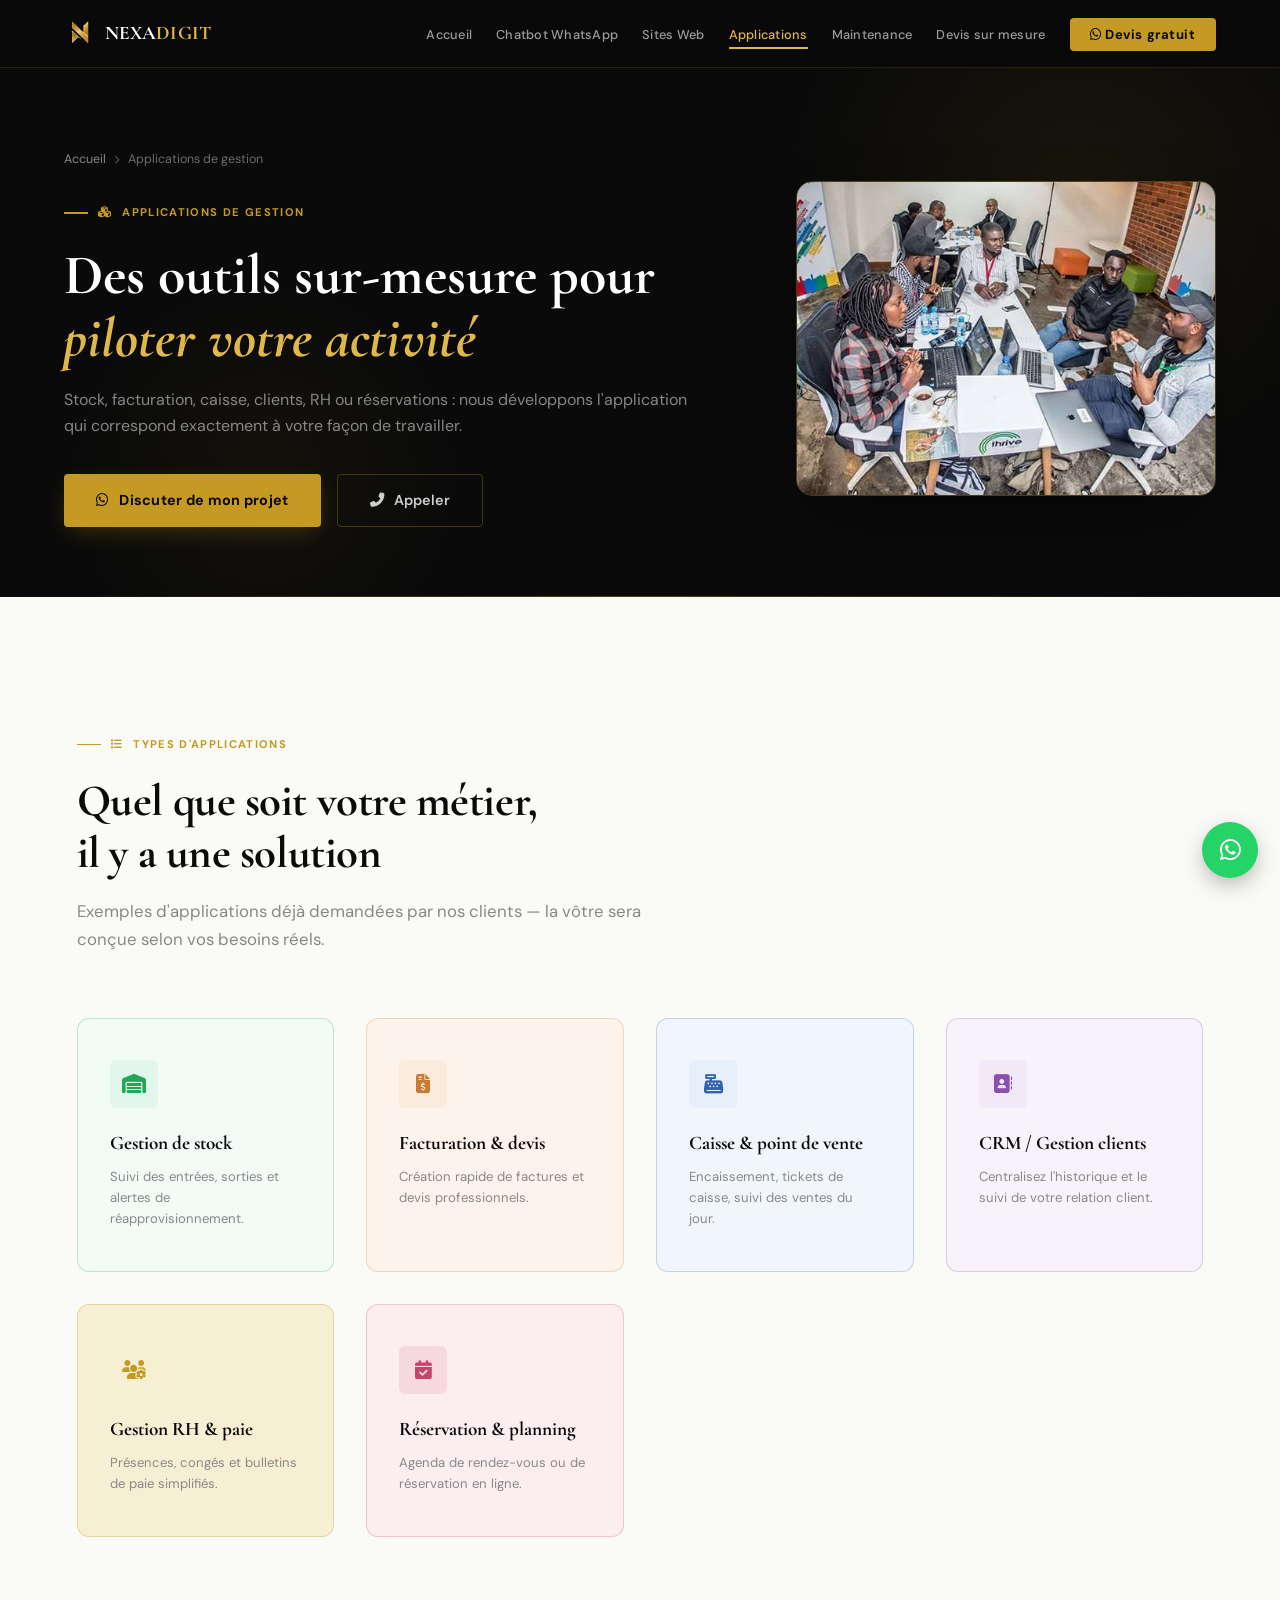
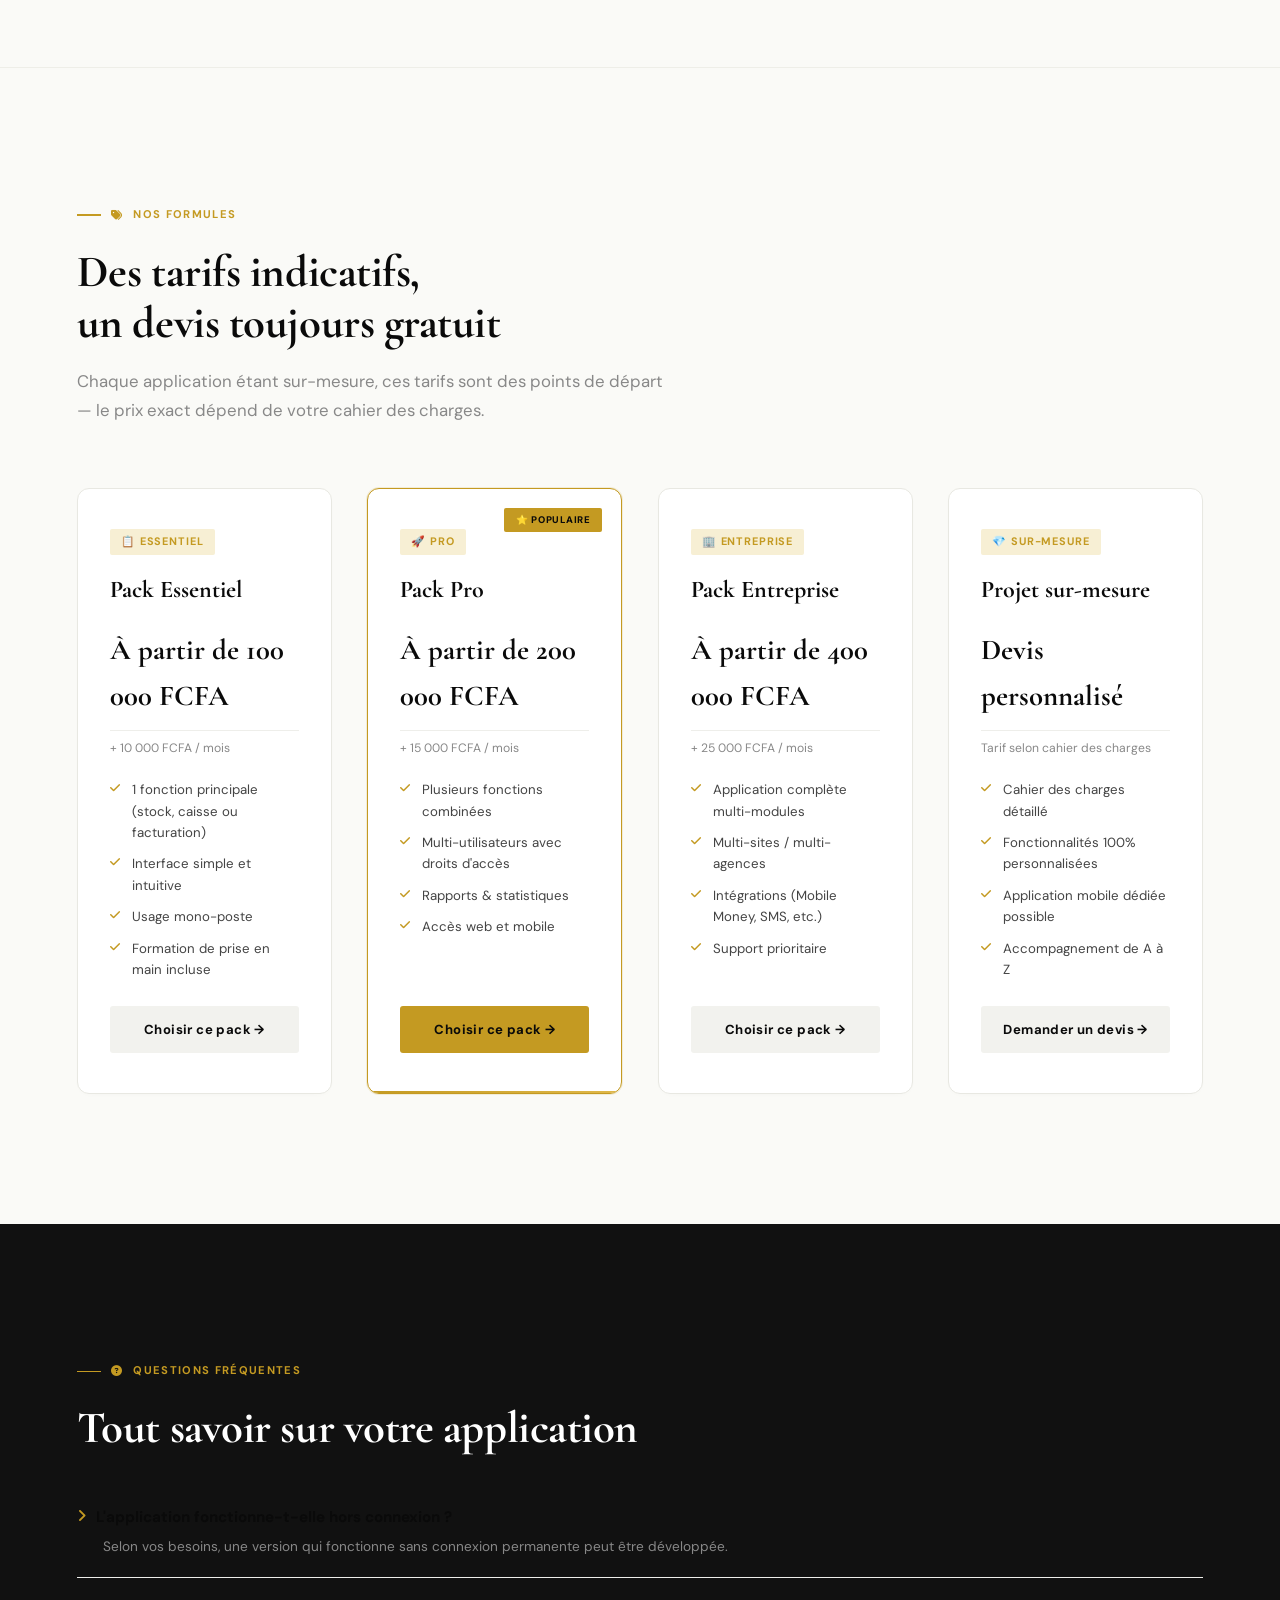
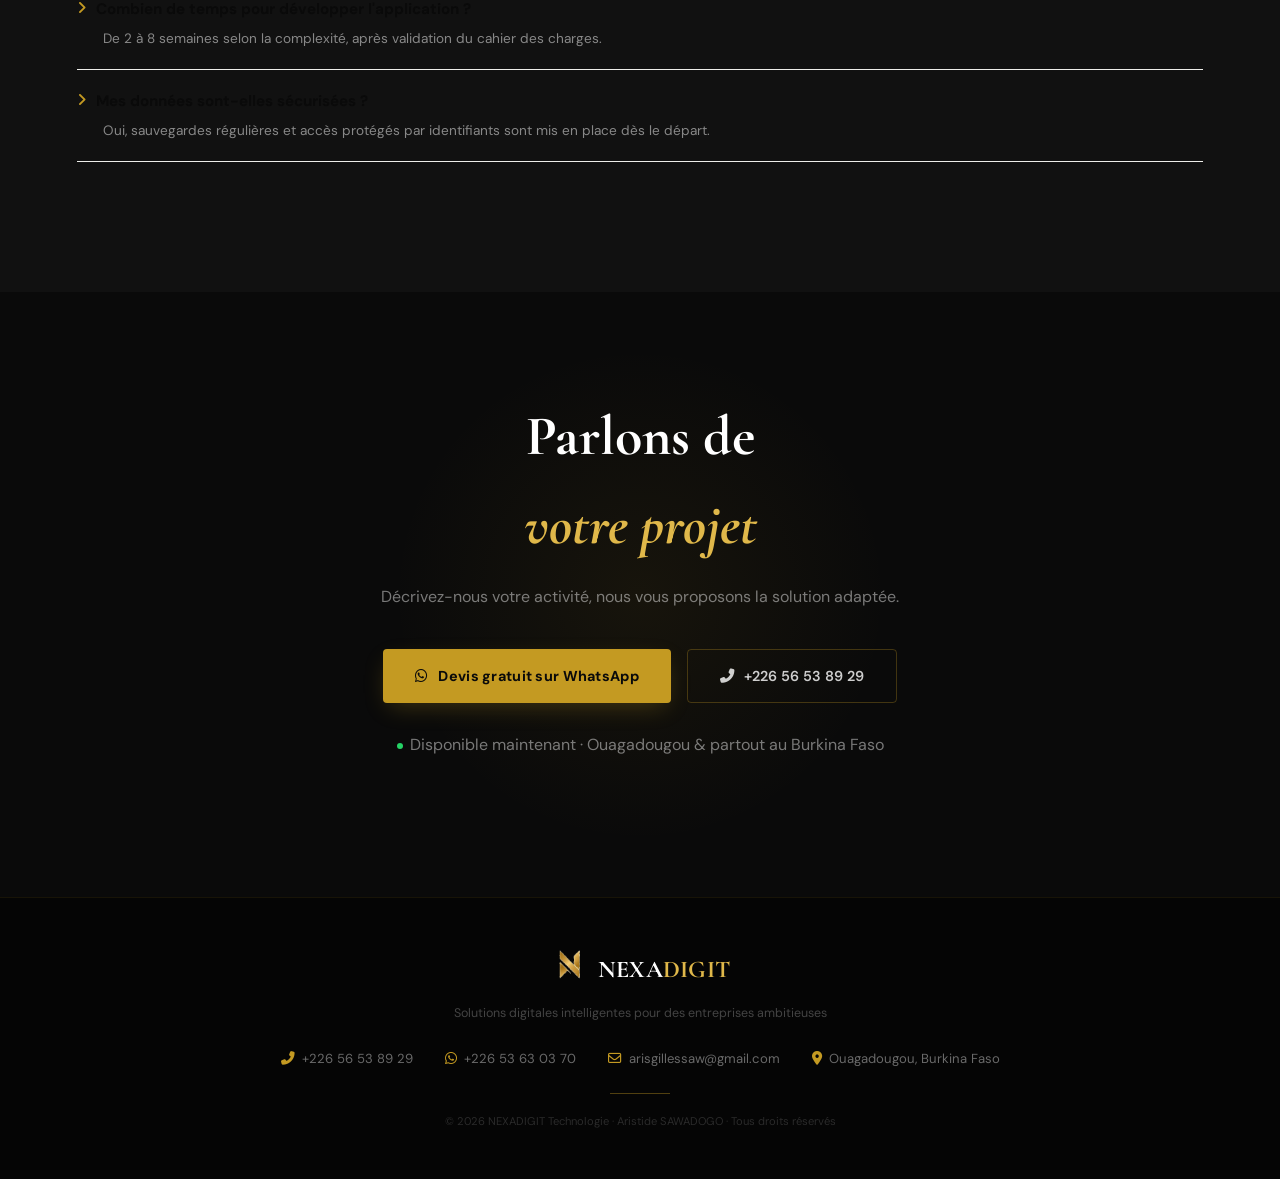
==== commit 879ecf66: "Add files via upload" ====
--- a/applications-gestion.html
+++ b/applications-gestion.html
@@ -3,18 +3,1022 @@
 <head>
   <meta charset="UTF-8">
   <meta name="viewport" content="width=device-width, initial-scale=1.0">
+  <meta name="color-scheme" content="light only">
   <title>Applications de Gestion sur Mesure | NEXADIGIT Technologie</title>
   <meta name="description" content="Développement d'applications de gestion sur mesure : stock, facturation, caisse, CRM, RH, réservation.">
   <link href="https://fonts.googleapis.com/css2?family=Cormorant+Garamond:wght@400;600;700&family=DM+Sans:opsz,wght@9..40,300;9..40,400;9..40,500;9..40,600;9..40,700&display=swap" rel="stylesheet">
   <link rel="stylesheet" href="https://cdnjs.cloudflare.com/ajax/libs/font-awesome/6.5.0/css/all.min.css">
-  <link rel="stylesheet" href="style.css">
+  <style>
+    :root {
+      color-scheme: light only;
+      --gold: #C49A22;
+      --gold-light: #E0B84A;
+      --gold-pale: #F7EFD4;
+      --gold-border: rgba(196,154,34,0.25);
+      --black: #0A0A0A;
+      --dark: #111111;
+      --dark2: #1A1A1A;
+      --white: #FFFFFF;
+      --off-white: #FAFAF7;
+      --grey: #888888;
+      --light-grey: #F2F2EE;
+    }
+    * { margin:0; padding:0; box-sizing:border-box; }
+    html { scroll-behavior: smooth; }
+    body {
+      font-family: 'DM Sans', sans-serif;
+      background: var(--off-white);
+      color: var(--black);
+      line-height: 1.6;
+      overflow-x: hidden;
+    }
+
+    /* ── NAV ── */
+    nav {
+      position: fixed;
+      top: 0; left: 0; right: 0;
+      z-index: 100;
+      height: 68px;
+      display: flex;
+      align-items: center;
+      justify-content: space-between;
+      padding: 0 5%;
+      background: rgba(10,10,10,0.96);
+      backdrop-filter: blur(20px);
+      border-bottom: 1px solid rgba(196,154,34,0.15);
+    }
+    .nav-logo img {
+      height: 38px;
+      width: auto;
+      object-fit: contain;
+    }
+    .nav-links {
+      display: flex;
+      gap: 2.2rem;
+      list-style: none;
+      align-items: center;
+    }
+    .nav-links a {
+      color: rgba(255,255,255,0.6);
+      text-decoration: none;
+      font-size: 0.85rem;
+      font-weight: 500;
+      letter-spacing: 0.02em;
+      transition: color 0.2s;
+    }
+    .nav-links a:hover { color: var(--gold-light); }
+    .nav-cta {
+      background: var(--gold) !important;
+      color: var(--black) !important;
+      padding: 0.5rem 1.3rem !important;
+      border-radius: 4px !important;
+      font-weight: 700 !important;
+      font-size: 0.82rem !important;
+      letter-spacing: 0.04em !important;
+    }
+    .nav-cta:hover { background: var(--gold-light) !important; }
+    @media (max-width: 768px) { .nav-links { display: none; } }
+
+    /* ── HERO ── */
+    .hero {
+      min-height: 100vh;
+      background: var(--black);
+      display: flex;
+      align-items: center;
+      padding: 100px 5% 80px;
+      position: relative;
+      overflow: hidden;
+    }
+    .hero-orb1 {
+      position: absolute;
+      width: 600px; height: 600px;
+      border-radius: 50%;
+      background: radial-gradient(circle, rgba(196,154,34,0.08) 0%, transparent 70%);
+      top: -100px; right: -100px;
+      pointer-events: none;
+    }
+    .hero-orb2 {
+      position: absolute;
+      width: 400px; height: 400px;
+      border-radius: 50%;
+      background: radial-gradient(circle, rgba(196,154,34,0.05) 0%, transparent 70%);
+      bottom: -80px; left: 5%;
+      pointer-events: none;
+    }
+    .hero-line {
+      position: absolute;
+      left: 0; right: 0;
+      bottom: 0;
+      height: 1px;
+      background: linear-gradient(90deg, transparent, var(--gold), transparent);
+      opacity: 0.4;
+    }
+    .hero-inner {
+      position: relative;
+      z-index: 2;
+      max-width: 1280px;
+      margin: 0 auto;
+      width: 100%;
+      display: flex;
+      align-items: center;
+      justify-content: space-between;
+      gap: 4rem;
+      flex-wrap: wrap;
+    }
+    .hero-left { flex: 1; min-width: 300px; }
+    .hero-logo-wrap {
+      margin-bottom: 2.5rem;
+      animation: fadeUp 0.7s ease both;
+    }
+    .hero-logo-wrap img {
+      height: 70px;
+      width: auto;
+      filter: brightness(1.05);
+    }
+    .hero-tagline-line {
+      width: 50px; height: 2px;
+      background: var(--gold);
+      margin-bottom: 1.5rem;
+      animation: fadeUp 0.7s 0.1s ease both;
+    }
+    .hero-h1 {
+      font-family: 'Cormorant Garamond', serif;
+      font-size: clamp(2.6rem, 5.5vw, 4.5rem);
+      font-weight: 700;
+      color: var(--white);
+      line-height: 1.08;
+      letter-spacing: -0.01em;
+      margin-bottom: 1.2rem;
+      animation: fadeUp 0.7s 0.15s ease both;
+    }
+    .hero-h1 em {
+      font-style: italic;
+      color: var(--gold-light);
+    }
+    .hero-sub {
+      color: rgba(255,255,255,0.5);
+      font-size: 1rem;
+      max-width: 500px;
+      margin-bottom: 2.5rem;
+      font-weight: 400;
+      animation: fadeUp 0.7s 0.2s ease both;
+    }
+    .hero-divider {
+      width: 100%;
+      height: 1px;
+      background: rgba(196,154,34,0.2);
+      margin-bottom: 2rem;
+    }
+    .hero-person {
+      display: flex;
+      align-items: center;
+      gap: 1.2rem;
+      margin-bottom: 2rem;
+      animation: fadeUp 0.7s 0.25s ease both;
+    }
+    .avatar {
+      width: 56px; height: 56px;
+      border-radius: 50%;
+      background: linear-gradient(135deg, var(--gold), #A07818);
+      display: flex;
+      align-items: center;
+      justify-content: center;
+      font-family: 'Cormorant Garamond', serif;
+      font-weight: 700;
+      font-size: 1.4rem;
+      color: var(--black);
+      border: 1.5px solid rgba(196,154,34,0.4);
+      flex-shrink: 0;
+    }
+    .p-name { font-weight: 700; color: var(--white); font-size: 1rem; letter-spacing: 0.01em; }
+    .p-role { color: var(--gold); font-size: 0.82rem; font-weight: 500; margin-top: 1px; }
+    .p-loc { color: rgba(255,255,255,0.35); font-size: 0.78rem; margin-top: 2px; }
+    .hero-contacts {
+      display: flex;
+      flex-wrap: wrap;
+      gap: 0.6rem;
+      margin-bottom: 2.5rem;
+      animation: fadeUp 0.7s 0.3s ease both;
+    }
+    .chip {
+      display: inline-flex;
+      align-items: center;
+      gap: 8px;
+      background: rgba(255,255,255,0.04);
+      border: 1px solid rgba(196,154,34,0.2);
+      color: rgba(255,255,255,0.75);
+      padding: 0.45rem 1rem;
+      border-radius: 3px;
+      font-size: 0.82rem;
+      font-weight: 500;
+      text-decoration: none;
+      transition: all 0.2s;
+    }
+    .chip i { color: var(--gold); font-size: 0.85rem; }
+    .chip:hover { border-color: var(--gold); color: var(--white); background: rgba(196,154,34,0.08); }
+    .hero-btns {
+      display: flex;
+      flex-wrap: wrap;
+      gap: 1rem;
+      animation: fadeUp 0.7s 0.35s ease both;
+    }
+    .btn-gold {
+      display: inline-flex;
+      align-items: center;
+      gap: 10px;
+      background: var(--gold);
+      color: var(--black);
+      padding: 0.9rem 2rem;
+      border-radius: 4px;
+      font-weight: 700;
+      text-decoration: none;
+      font-size: 0.9rem;
+      letter-spacing: 0.02em;
+      transition: all 0.2s;
+      box-shadow: 0 8px 24px -6px rgba(196,154,34,0.3);
+    }
+    .btn-gold:hover { background: var(--gold-light); transform: translateY(-2px); }
+    .btn-outline {
+      display: inline-flex;
+      align-items: center;
+      gap: 10px;
+      background: transparent;
+      color: rgba(255,255,255,0.8);
+      padding: 0.9rem 2rem;
+      border-radius: 4px;
+      font-weight: 600;
+      text-decoration: none;
+      font-size: 0.9rem;
+      border: 1px solid rgba(196,154,34,0.3);
+      transition: all 0.2s;
+    }
+    .btn-outline:hover { border-color: var(--gold); color: var(--gold-light); }
+
+    .hero-right { animation: fadeUp 0.8s 0.5s ease both; }
+    .hero-card {
+      background: rgba(255,255,255,0.03);
+      border: 1px solid rgba(196,154,34,0.2);
+      border-radius: 8px;
+      padding: 2.5rem 2rem;
+      text-align: center;
+      min-width: 220px;
+    }
+    .hero-card .qr-i { font-size: 5rem; color: var(--gold); display: block; margin-bottom: 1rem; }
+    .hero-card-divider { width: 30px; height: 1px; background: var(--gold); margin: 0 auto 1rem; }
+    .hero-card h4 { color: var(--white); font-weight: 600; font-size: 0.9rem; margin-bottom: 0.3rem; }
+    .hero-card p { color: rgba(255,255,255,0.35); font-size: 0.75rem; }
+
+    /* ── STATS ── */
+    .stats-strip {
+      background: var(--dark2);
+      border-top: 1px solid rgba(196,154,34,0.15);
+      border-bottom: 1px solid rgba(196,154,34,0.15);
+      padding: 1.8rem 5%;
+    }
+    .stats-inner {
+      max-width: 1280px;
+      margin: 0 auto;
+      display: flex;
+      flex-wrap: wrap;
+      justify-content: space-around;
+      gap: 1.5rem;
+      align-items: center;
+    }
+    .stat { text-align: center; }
+    .stat-num {
+      font-family: 'Cormorant Garamond', serif;
+      font-size: 2rem;
+      font-weight: 700;
+      color: var(--gold);
+      display: block;
+      line-height: 1;
+    }
+    .stat-label { font-size: 0.72rem; color: rgba(255,255,255,0.4); letter-spacing: 0.06em; text-transform: uppercase; margin-top: 4px; }
+
+    /* ── LAYOUT ── */
+    .wrap { max-width: 1280px; margin: 0 auto; padding: 0 6%; }
+    section { padding: 130px 0; }
+
+    .sec-eyebrow {
+      display: inline-flex;
+      align-items: center;
+      gap: 10px;
+      font-size: 0.7rem;
+      font-weight: 700;
+      text-transform: uppercase;
+      letter-spacing: 0.12em;
+      color: var(--gold);
+      margin-bottom: 1.4rem;
+    }
+    .sec-eyebrow::before {
+      content: '';
+      width: 24px; height: 1.5px;
+      background: var(--gold);
+      display: block;
+    }
+    .sec-h2 {
+      font-family: 'Cormorant Garamond', serif;
+      font-size: clamp(2rem, 3.5vw, 3rem);
+      font-weight: 700;
+      color: var(--black);
+      line-height: 1.15;
+      letter-spacing: -0.01em;
+      margin-bottom: 1.1rem;
+    }
+    .sec-p {
+      color: var(--grey);
+      font-size: 1.05rem;
+      line-height: 1.7;
+      max-width: 600px;
+      margin-bottom: 4rem;
+    }
+
+    /* ── PACKS ── */
+    .packs-grid {
+      display: grid;
+      grid-template-columns: repeat(auto-fit, minmax(255px, 1fr));
+      gap: 2.2rem;
+    }
+    .pack {
+      background: var(--white);
+      border: 1px solid #E8E8E2;
+      border-radius: 12px;
+      padding: 2.5rem 2rem;
+      display: flex;
+      flex-direction: column;
+      transition: all 0.25s;
+      position: relative;
+      overflow: hidden;
+    }
+    .pack::after {
+      content: '';
+      position: absolute;
+      bottom: 0; left: 0; right: 0;
+      height: 2px;
+      background: linear-gradient(90deg, var(--gold), var(--gold-light));
+      opacity: 0;
+      transition: opacity 0.25s;
+    }
+    .pack:hover {
+      transform: translateY(-6px);
+      box-shadow: 0 20px 40px -12px rgba(0,0,0,0.1);
+      border-color: rgba(196,154,34,0.3);
+    }
+    .pack:hover::after { opacity: 1; }
+    .pack.featured {
+      border-color: var(--gold);
+      box-shadow: 0 0 0 1px rgba(196,154,34,0.15);
+    }
+    .pack.featured::after { opacity: 1; }
+    .featured-badge {
+      position: absolute;
+      top: 1.2rem; right: 1.2rem;
+      background: var(--gold);
+      color: var(--black);
+      font-size: 0.6rem;
+      font-weight: 800;
+      text-transform: uppercase;
+      letter-spacing: 0.08em;
+      padding: 0.25rem 0.7rem;
+      border-radius: 2px;
+    }
+    .pack-type {
+      font-size: 0.68rem;
+      font-weight: 700;
+      text-transform: uppercase;
+      letter-spacing: 0.08em;
+      color: var(--gold);
+      background: var(--gold-pale);
+      display: inline-block;
+      padding: 0.25rem 0.7rem;
+      border-radius: 2px;
+      margin-bottom: 1rem;
+      width: fit-content;
+    }
+    .pack h3 {
+      font-family: 'Cormorant Garamond', serif;
+      font-size: 1.5rem;
+      font-weight: 700;
+      margin-bottom: 0.2rem;
+      color: var(--black);
+    }
+    .pack-price {
+      font-family: 'Cormorant Garamond', serif;
+      font-size: 1.8rem;
+      font-weight: 700;
+      color: var(--black);
+      margin: 0.9rem 0 0.2rem;
+    }
+    .pack-monthly {
+      font-size: 0.76rem;
+      color: var(--grey);
+      border-top: 1px solid #EEEEEA;
+      padding-top: 0.5rem;
+      margin: 0.5rem 0 1rem;
+    }
+    .pack ul { list-style: none; flex-grow: 1; }
+    .pack li {
+      display: flex;
+      align-items: flex-start;
+      gap: 9px;
+      font-size: 0.83rem;
+      padding: 0.32rem 0;
+      color: #444;
+    }
+    .pack li i { color: var(--gold); font-size: 0.72rem; margin-top: 4px; flex-shrink: 0; width: 13px; }
+    .pack-btn {
+      display: block;
+      text-align: center;
+      background: var(--light-grey);
+      color: var(--black);
+      font-weight: 700;
+      font-size: 0.82rem;
+      letter-spacing: 0.03em;
+      padding: 0.75rem;
+      border-radius: 3px;
+      text-decoration: none;
+      margin-top: 1.3rem;
+      transition: all 0.2s;
+      border: 1px solid transparent;
+    }
+    .pack-btn:hover { background: var(--gold); color: var(--black); }
+    .pack.featured .pack-btn { background: var(--gold); color: var(--black); }
+    .pack.featured .pack-btn:hover { background: var(--gold-light); }
+
+    /* ── DARK SECTION ── */
+    .dark-section { background: var(--dark); }
+    .dark-section .sec-h2 { color: var(--white); }
+    .dark-section .sec-p { color: rgba(255,255,255,0.45); }
+
+    .exp-grid {
+      display: grid;
+      grid-template-columns: repeat(auto-fit, minmax(240px, 1fr));
+      gap: 2rem;
+    }
+    .exp-card {
+      border: 1px solid rgba(196,154,34,0.15);
+      border-radius: 12px;
+      padding: 2.6rem 2rem;
+      transition: all 0.25s;
+      position: relative;
+      overflow: hidden;
+    }
+    .exp-card::before {
+      content: '';
+      position: absolute;
+      top: 0; left: 0;
+      width: 3px; height: 100%;
+      background: var(--gold);
+      opacity: 0;
+      transition: opacity 0.25s;
+    }
+    .exp-card:hover { border-color: rgba(196,154,34,0.35); transform: translateY(-4px); }
+    .exp-card:hover::before { opacity: 1; }
+    .exp-icon {
+      width: 48px; height: 48px;
+      background: rgba(196,154,34,0.1);
+      border-radius: 6px;
+      display: flex;
+      align-items: center;
+      justify-content: center;
+      margin-bottom: 1.2rem;
+      font-size: 1.2rem;
+      color: var(--gold);
+    }
+    .exp-card h3 {
+      font-family: 'Cormorant Garamond', serif;
+      font-size: 1.2rem;
+      font-weight: 700;
+      color: var(--black);
+      margin-bottom: 0.5rem;
+    }
+    .exp-card p { color: var(--grey); font-size: 0.82rem; }
+    .dark-section .exp-card h3 { color: var(--white); }
+    .dark-section .exp-card p { color: rgba(255,255,255,0.4); }
+    .dark-section .exp-card { border-color: rgba(196,154,34,0.15); }
+
+    /* ── WHY ── */
+    .why-grid {
+      display: grid;
+      grid-template-columns: repeat(auto-fit, minmax(230px, 1fr));
+      gap: 1.8rem;
+    }
+    .why-card {
+      border: 1px solid #E8E8E2;
+      border-radius: 12px;
+      padding: 2.2rem 1.8rem;
+      background: var(--white);
+      display: flex;
+      gap: 1rem;
+      align-items: flex-start;
+      transition: border-color 0.2s;
+    }
+    .why-card:hover { border-color: var(--gold); }
+    .why-icon {
+      width: 42px; height: 42px;
+      background: var(--gold-pale);
+      border-radius: 6px;
+      display: flex;
+      align-items: center;
+      justify-content: center;
+      color: var(--gold);
+      font-size: 1rem;
+      flex-shrink: 0;
+    }
+    .why-card h4 { font-weight: 700; margin-bottom: 0.25rem; font-size: 0.92rem; }
+    .why-card p { font-size: 0.79rem; color: var(--grey); }
+
+    /* ── PROCESS ── */
+    .process-row {
+      display: flex;
+      flex-wrap: wrap;
+      gap: 0;
+      counter-reset: step;
+    }
+    .step {
+      flex: 1;
+      min-width: 130px;
+      text-align: center;
+      padding: 1.5rem 1rem;
+      position: relative;
+    }
+    .step:not(:last-child)::after {
+      content: '→';
+      position: absolute;
+      right: -12px;
+      top: 50%;
+      transform: translateY(-50%);
+      color: var(--gold);
+      font-size: 1rem;
+    }
+    .step-num {
+      width: 42px; height: 42px;
+      border-radius: 50%;
+      background: var(--gold-pale);
+      border: 1.5px solid var(--gold);
+      color: var(--gold);
+      font-family: 'Cormorant Garamond', serif;
+      font-weight: 700;
+      font-size: 1.1rem;
+      display: flex;
+      align-items: center;
+      justify-content: center;
+      margin: 0 auto 0.8rem;
+    }
+    .step h4 { font-weight: 700; font-size: 0.85rem; margin-bottom: 0.25rem; }
+    .step p { font-size: 0.75rem; color: var(--grey); }
+
+    /* ── CTA ── */
+    .cta-section {
+      background: var(--black);
+      text-align: center;
+      padding: 100px 5%;
+      position: relative;
+      overflow: hidden;
+    }
+    .cta-glow {
+      position: absolute;
+      width: 500px; height: 500px;
+      border-radius: 50%;
+      background: radial-gradient(circle, rgba(196,154,34,0.07) 0%, transparent 70%);
+      top: 50%; left: 50%;
+      transform: translate(-50%, -50%);
+      pointer-events: none;
+    }
+    .cta-section h2 {
+      font-family: 'Cormorant Garamond', serif;
+      font-size: clamp(2.2rem, 4.5vw, 3.5rem);
+      font-weight: 700;
+      color: var(--white);
+      margin-bottom: 0.8rem;
+      position: relative;
+    }
+    .cta-section h2 em { color: var(--gold-light); font-style: italic; }
+    .cta-section p { color: rgba(255,255,255,0.45); margin-bottom: 2.5rem; font-size: 1rem; position: relative; }
+    .cta-btns { display: flex; justify-content: center; flex-wrap: wrap; gap: 1rem; position: relative; }
+    .cta-note {
+      color: rgba(255,255,255,0.25);
+      font-size: 0.75rem;
+      margin-top: 1.8rem;
+      position: relative;
+    }
+    .cta-note::before {
+      content: '';
+      display: inline-block;
+      width: 6px; height: 6px;
+      background: #25D366;
+      border-radius: 50%;
+      margin-right: 7px;
+      vertical-align: middle;
+      animation: blink 2s infinite;
+    }
+
+    /* ── FOOTER ── */
+    footer {
+      background: #050505;
+      padding: 3rem 5%;
+      text-align: center;
+      border-top: 1px solid rgba(196,154,34,0.1);
+    }
+    .footer-logo img { height: 40px; width: auto; margin-bottom: 0.5rem; }
+    .footer-tagline { color: rgba(255,255,255,0.25); font-size: 0.78rem; margin-bottom: 1.5rem; }
+    .footer-contacts {
+      display: flex;
+      flex-wrap: wrap;
+      justify-content: center;
+      gap: 2rem;
+      margin-bottom: 1.5rem;
+    }
+    .footer-contacts a {
+      color: rgba(255,255,255,0.4);
+      text-decoration: none;
+      font-size: 0.82rem;
+      transition: color 0.2s;
+      display: flex;
+      align-items: center;
+      gap: 7px;
+    }
+    .footer-contacts a i { color: var(--gold); font-size: 0.85rem; }
+    .footer-contacts a:hover { color: var(--gold-light); }
+    .footer-copy { color: rgba(255,255,255,0.15); font-size: 0.7rem; }
+    .footer-gold-line {
+      width: 60px; height: 1px;
+      background: var(--gold);
+      margin: 1.2rem auto;
+      opacity: 0.4;
+    }
+
+    /* ── DIVIDER ── */
+    .divider { border: 0; height: 1px; background: #EEEEE8; margin: 0; }
+
+    @keyframes fadeUp {
+      from { opacity: 0; transform: translateY(18px); }
+      to   { opacity: 1; transform: translateY(0); }
+    }
+    @keyframes blink {
+      0%, 100% { opacity: 1; }
+      50% { opacity: 0.3; }
+    }
+
+    @media (max-width: 768px) {
+      .hero-right { display: none; }
+      .step:not(:last-child)::after { display: none; }
+    }
+
+/* ── LOGO (texte + icône, recréé à partir de la carte de visite) ── */
+.logo-mark { display:flex; align-items:center; gap:10px; text-decoration:none; }
+.logo-mark img { height:32px; width:auto; display:block; }
+.logo-wordmark { font-family:'Cormorant Garamond', serif; font-weight:700; font-size:1.2rem; letter-spacing:0.01em; white-space:nowrap; }
+.logo-wordmark .lw-a { color: var(--white); }
+.logo-wordmark .lw-b { color: var(--gold-light); }
+.hero-logo-wrap .logo-mark img { height:56px; }
+.hero-logo-wrap .logo-wordmark { font-size:1.9rem; }
+.footer-logo .logo-mark { justify-content:center; margin-bottom:0.6rem; }
+.footer-logo .logo-mark img { height:40px; }
+.footer-logo .logo-wordmark { font-size:1.5rem; }
+
+/* ── NAV (ajustée pour plus de liens) ── */
+.nav-links { gap: 1.5rem; }
+.nav-links a { font-size: 0.8rem; white-space: nowrap; }
+.nav-links a.active { color: var(--gold-light); }
+@media (max-width: 1180px) { .nav-links { gap: 1.1rem; } }
+
+/* ── BOUTON WHATSAPP FLOTTANT ── */
+.wa-float {
+  position: fixed;
+  bottom: 22px; right: 22px;
+  width: 56px; height: 56px;
+  background: #25D366;
+  border-radius: 50%;
+  display: flex; align-items: center; justify-content: center;
+  color: #fff; font-size: 1.5rem;
+  text-decoration: none;
+  box-shadow: 0 8px 24px -4px rgba(0,0,0,0.35);
+  z-index: 200;
+  transition: transform 0.2s;
+}
+.wa-float:hover { transform: scale(1.08); }
+
+/* ── PAGE HERO (pages secondaires) ── */
+.page-hero {
+  background: var(--black);
+  padding: 150px 5% 70px;
+  position: relative;
+  overflow: hidden;
+}
+.page-hero-inner { position: relative; z-index: 2; max-width: 1280px; margin: 0 auto; }
+.breadcrumb {
+  display: flex; align-items: center; gap: 8px;
+  color: rgba(255,255,255,0.4);
+  font-size: 0.78rem;
+  margin-bottom: 1.6rem;
+}
+.breadcrumb a { color: rgba(255,255,255,0.5); text-decoration: none; }
+.breadcrumb a:hover { color: var(--gold-light); }
+.breadcrumb i { font-size: 0.55rem; color: rgba(255,255,255,0.3); }
+.page-title {
+  font-family: 'Cormorant Garamond', serif;
+  font-weight: 700;
+  color: var(--white);
+  font-size: clamp(2.1rem, 4.5vw, 3.5rem);
+  line-height: 1.12;
+  margin-bottom: 1.1rem;
+}
+.page-title em { color: var(--gold-light); font-style: italic; }
+.page-sub { color: rgba(255,255,255,0.5); max-width: 640px; font-size: 1rem; margin-bottom: 2.2rem; }
+.page-hero-btns { display: flex; gap: 1rem; flex-wrap: wrap; }
+
+/* ── SERVICE CARDS (accueil) ── */
+.service-grid {
+  display: grid;
+  grid-template-columns: repeat(auto-fit, minmax(260px, 1fr));
+  gap: 2.2rem;
+}
+.service-card {
+  background: var(--white);
+  border: 1px solid #E8E8E2;
+  border-radius: 14px;
+  padding: 2.8rem 2.2rem;
+  display: flex;
+  flex-direction: column;
+  text-decoration: none;
+  color: inherit;
+  transition: all 0.25s;
+  position: relative;
+  overflow: hidden;
+}
+.service-card::after {
+  content: '';
+  position: absolute;
+  bottom: 0; left: 0; right: 0;
+  height: 2px;
+  background: linear-gradient(90deg, var(--gold), var(--gold-light));
+  opacity: 0;
+  transition: opacity 0.25s;
+}
+.service-card:hover { transform: translateY(-6px); box-shadow: 0 20px 40px -12px rgba(0,0,0,0.1); border-color: rgba(196,154,34,0.3); }
+.service-card:hover::after { opacity: 1; }
+.service-icon {
+  width: 52px; height: 52px;
+  background: var(--gold-pale);
+  border-radius: 8px;
+  display: flex; align-items: center; justify-content: center;
+  color: var(--gold);
+  font-size: 1.3rem;
+  margin-bottom: 1.2rem;
+}
+.service-card h3 { font-family: 'Cormorant Garamond', serif; font-size: 1.3rem; font-weight: 700; margin-bottom: 0.5rem; color: var(--black); }
+.service-card p { color: var(--grey); font-size: 0.92rem; line-height: 1.6; flex-grow: 1; margin-bottom: 1.4rem; }
+.service-link { font-size: 0.8rem; font-weight: 700; color: var(--gold); display: inline-flex; align-items: center; gap: 6px; }
+.service-card:hover .service-link { color: var(--gold-light); }
+
+/* ── BLOC "AUTRES SERVICES" ── */
+.more-grid {
+  display: grid;
+  grid-template-columns: repeat(auto-fit, minmax(230px, 1fr));
+  gap: 1.6rem;
+}
+.more-card {
+  border: 1px solid rgba(196,154,34,0.15);
+  border-radius: 12px;
+  padding: 2rem 1.8rem;
+  transition: all 0.2s;
+}
+.more-card:hover { border-color: rgba(196,154,34,0.4); transform: translateY(-3px); }
+.more-card i { color: var(--gold); font-size: 1.1rem; margin-bottom: 0.7rem; display: block; }
+.more-card h4 { color: var(--white); font-weight: 700; font-size: 0.92rem; margin-bottom: 0.3rem; }
+.more-card p { color: rgba(255,255,255,0.4); font-size: 0.8rem; }
+
+/* ── DEUX COLONNES (devis) ── */
+.two-col { display: grid; grid-template-columns: 1.1fr 0.9fr; gap: 3rem; align-items: start; }
+@media (max-width: 900px) { .two-col { grid-template-columns: 1fr; } }
+.checklist { list-style: none; margin-top: 1rem; }
+.checklist li { display: flex; gap: 10px; align-items: flex-start; padding: 0.5rem 0; font-size: 0.9rem; color: #333; }
+.checklist li i { color: var(--gold); margin-top: 3px; flex-shrink:0; }
+.info-box {
+  background: var(--gold-pale);
+  border: 1px solid rgba(196,154,34,0.3);
+  border-radius: 6px;
+  padding: 1.8rem;
+}
+.info-box h4 { font-family:'Cormorant Garamond', serif; font-size:1.15rem; margin-bottom:0.8rem; color:var(--black); }
+
+/* ── FAQ ── */
+.faq-item { border-bottom: 1px solid #EEEEEA; padding: 1.2rem 0; }
+.faq-item h4 { font-weight: 700; font-size: 0.95rem; margin-bottom: 0.4rem; display: flex; gap: 10px; align-items:flex-start; }
+.faq-item h4 i { color: var(--gold); margin-top: 3px; }
+.faq-item p { color: var(--grey); font-size: 0.85rem; padding-left: 26px; }
+
+/* ── TARGET TAGS (maintenance: particuliers / entreprises) ── */
+.target-tabs { display:flex; gap:0.8rem; margin-bottom:2.2rem; flex-wrap:wrap; }
+.target-tag {
+  font-size:0.75rem; font-weight:700; letter-spacing:0.03em;
+  padding:0.5rem 1.1rem; border-radius:30px;
+  border:1px solid rgba(196,154,34,0.3);
+  color: var(--gold);
+  background: var(--gold-pale);
+}
+.dark-section .target-tag { background: rgba(196,154,34,0.1); color: var(--gold-light); border-color: rgba(196,154,34,0.25); }
+
+/* ════════════════════════════════════════════════
+   VARIANTE 2 — Couleurs d'accent par carte
+   ════════════════════════════════════════════════ */
+
+/* Services (accueil) : 1 couleur par catégorie */
+.service-grid .service-card:nth-child(1) .service-icon { background:#E3F6EC; color:#1FA855; }
+.service-grid .service-card:nth-child(1)::after { background: linear-gradient(90deg,#1FA855,#5BC98A); }
+.service-grid .service-card:nth-child(1):hover { border-color: rgba(31,168,85,0.35); }
+
+.service-grid .service-card:nth-child(2) .service-icon { background:#E7EFFA; color:#3463A8; }
+.service-grid .service-card:nth-child(2)::after { background: linear-gradient(90deg,#3463A8,#6B93D1); }
+.service-grid .service-card:nth-child(2):hover { border-color: rgba(52,99,168,0.35); }
+
+.service-grid .service-card:nth-child(3) .service-icon { background:#F2E9F8; color:#8B4FAE; }
+.service-grid .service-card:nth-child(3)::after { background: linear-gradient(90deg,#8B4FAE,#B07FD0); }
+.service-grid .service-card:nth-child(3):hover { border-color: rgba(139,79,174,0.35); }
+
+.service-grid .service-card:nth-child(4) .service-icon { background:#FBEBDD; color:#C97A33; }
+.service-grid .service-card:nth-child(4)::after { background: linear-gradient(90deg,#C97A33,#E0A468); }
+.service-grid .service-card:nth-child(4):hover { border-color: rgba(201,122,51,0.35); }
+
+.service-grid .service-card:nth-child(5) .service-icon { background: var(--gold-pale); color: var(--gold); }
+.service-grid .service-card:nth-child(5)::after { background: linear-gradient(90deg, var(--gold), var(--gold-light)); }
+
+/* Expertises (section sombre) : icônes teintées */
+.dark-section .exp-grid .exp-card:nth-child(1) .exp-icon { background: rgba(31,168,85,0.15); color:#4ED98B; }
+.dark-section .exp-grid .exp-card:nth-child(2) .exp-icon { background: rgba(196,154,34,0.18); color: var(--gold-light); }
+.dark-section .exp-grid .exp-card:nth-child(3) .exp-icon { background: rgba(52,99,168,0.18); color:#7FA6E0; }
+.dark-section .exp-grid .exp-card:nth-child(4) .exp-icon { background: rgba(139,79,174,0.18); color:#C49BDE; }
+.dark-section .exp-grid .exp-card:nth-child(1):hover { border-color: rgba(31,168,85,0.35); }
+.dark-section .exp-grid .exp-card:nth-child(3):hover { border-color: rgba(52,99,168,0.35); }
+.dark-section .exp-grid .exp-card:nth-child(4):hover { border-color: rgba(139,79,174,0.35); }
+
+/* Types d'applications / prestations (sections claires, pages secondaires) */
+section:not(.dark-section) .exp-grid .exp-card:nth-child(1) .exp-icon { background:#E3F6EC; color:#1FA855; }
+section:not(.dark-section) .exp-grid .exp-card:nth-child(2) .exp-icon { background:#FBEBDD; color:#C97A33; }
+section:not(.dark-section) .exp-grid .exp-card:nth-child(3) .exp-icon { background:#E7EFFA; color:#3463A8; }
+section:not(.dark-section) .exp-grid .exp-card:nth-child(4) .exp-icon { background:#F2E9F8; color:#8B4FAE; }
+section:not(.dark-section) .exp-grid .exp-card:nth-child(5) .exp-icon { background: var(--gold-pale); color: var(--gold); }
+section:not(.dark-section) .exp-grid .exp-card:nth-child(6) .exp-icon { background:#FDE9EC; color:#C9436B; }
+
+/* Bloc "Autres services" : icônes teintées en rotation */
+.more-grid .more-card:nth-child(1) i { color:#4ED98B; }
+.more-grid .more-card:nth-child(2) i { color:#7FA6E0; }
+.more-grid .more-card:nth-child(3) i { color:#C49BDE; }
+.more-grid .more-card:nth-child(4) i { color:#E0A468; }
+.more-grid .more-card:nth-child(5) i { color:#E07F9A; }
+.more-grid .more-card:nth-child(6) i { color: var(--gold-light); }
+.more-grid .more-card:nth-child(7) i { color:#4ED98B; }
+.more-grid .more-card:nth-child(8) i { color:#7FA6E0; }
+.more-grid .more-card:nth-child(9) i { color:#C49BDE; }
+.more-grid .more-card:nth-child(10) i { color:#E0A468; }
+
+/* ════════════════════════════════════════════════
+   FINALISATION — fonds teintés + boutons cliquables évidents
+   ════════════════════════════════════════════════ */
+
+/* Cartes de service (accueil) : fond teinté + vrai bouton coloré en bas */
+.service-card { border-width: 1px; box-shadow: 0 2px 10px -6px rgba(0,0,0,0.08); }
+.service-card::after { display: none; } /* on remplace le filet par un vrai bouton */
+.service-link {
+  display: inline-flex; align-items: center; gap: 8px;
+  font-size: 0.82rem; font-weight: 700;
+  color: #fff !important;
+  padding: 0.65rem 1.1rem;
+  border-radius: 30px;
+  background: var(--gold);
+  width: fit-content;
+  transition: transform 0.2s, box-shadow 0.2s;
+}
+.service-card:hover .service-link { color: #fff !important; transform: translateX(3px); }
+.service-card:hover { box-shadow: 0 14px 30px -10px rgba(0,0,0,0.18); }
+
+.service-grid .service-card:nth-child(1) { background: #F2FBF6; border-color: rgba(31,168,85,0.25); }
+.service-grid .service-card:nth-child(1) .service-link { background: #1FA855; }
+.service-grid .service-card:nth-child(1):hover { box-shadow: 0 14px 30px -10px rgba(31,168,85,0.3); }
+
+.service-grid .service-card:nth-child(2) { background: #F1F6FC; border-color: rgba(52,99,168,0.25); }
+.service-grid .service-card:nth-child(2) .service-link { background: #3463A8; }
+.service-grid .service-card:nth-child(2):hover { box-shadow: 0 14px 30px -10px rgba(52,99,168,0.3); }
+
+.service-grid .service-card:nth-child(3) { background: #F8F2FA; border-color: rgba(139,79,174,0.25); }
+.service-grid .service-card:nth-child(3) .service-link { background: #8B4FAE; }
+.service-grid .service-card:nth-child(3):hover { box-shadow: 0 14px 30px -10px rgba(139,79,174,0.3); }
+
+.service-grid .service-card:nth-child(4) { background: #FDF3EA; border-color: rgba(201,122,51,0.25); }
+.service-grid .service-card:nth-child(4) .service-link { background: #C97A33; }
+.service-grid .service-card:nth-child(4):hover { box-shadow: 0 14px 30px -10px rgba(201,122,51,0.3); }
+
+.service-grid .service-card:nth-child(5) { background: var(--gold-pale); border-color: rgba(196,154,34,0.3); }
+.service-grid .service-card:nth-child(5) .service-link { background: var(--gold); }
+.service-grid .service-card:nth-child(5):hover { box-shadow: 0 14px 30px -10px rgba(196,154,34,0.3); }
+
+/* Cartes "Expertises" (fond sombre, non cliquables) : fond légèrement teinté */
+.dark-section .exp-card { background: rgba(255,255,255,0.03); }
+.dark-section .exp-grid .exp-card:nth-child(1) { border-color: rgba(31,168,85,0.3); }
+.dark-section .exp-grid .exp-card:nth-child(3) { border-color: rgba(52,99,168,0.3); }
+.dark-section .exp-grid .exp-card:nth-child(4) { border-color: rgba(139,79,174,0.3); }
+
+/* Cartes "types d'applications / prestations" (fond clair, pages secondaires, non cliquables) */
+.exp-card { box-shadow: 0 2px 10px -6px rgba(0,0,0,0.06); }
+section:not(.dark-section) .exp-grid .exp-card:nth-child(1) { background: #F2FBF6; border-color: rgba(31,168,85,0.25); }
+section:not(.dark-section) .exp-grid .exp-card:nth-child(2) { background: #FDF3EA; border-color: rgba(201,122,51,0.25); }
+section:not(.dark-section) .exp-grid .exp-card:nth-child(3) { background: #F1F6FC; border-color: rgba(52,99,168,0.25); }
+section:not(.dark-section) .exp-grid .exp-card:nth-child(4) { background: #F8F2FA; border-color: rgba(139,79,174,0.25); }
+section:not(.dark-section) .exp-grid .exp-card:nth-child(5) { background: var(--gold-pale); border-color: rgba(196,154,34,0.3); }
+section:not(.dark-section) .exp-grid .exp-card:nth-child(6) { background: #FCEEF0; border-color: rgba(201,67,107,0.25); }
+section:not(.dark-section) .exp-grid .exp-card:nth-child(6) .exp-icon { background: rgba(201,67,107,0.12); color: #C9436B; }
+
+/* "Autres services" (fond sombre) : fond teinté en plus de l'icône colorée */
+.more-card { background: rgba(255,255,255,0.03); }
+.more-grid .more-card:nth-child(1) { border-color: rgba(78,217,139,0.3); }
+.more-grid .more-card:nth-child(2) { border-color: rgba(127,166,224,0.3); }
+.more-grid .more-card:nth-child(3) { border-color: rgba(196,155,222,0.3); }
+.more-grid .more-card:nth-child(4) { border-color: rgba(224,164,104,0.3); }
+.more-grid .more-card:nth-child(5) { border-color: rgba(224,127,154,0.3); }
+.more-grid .more-card:nth-child(7) { border-color: rgba(78,217,139,0.3); }
+.more-grid .more-card:nth-child(8) { border-color: rgba(127,166,224,0.3); }
+.more-grid .more-card:nth-child(9) { border-color: rgba(196,155,222,0.3); }
+.more-grid .more-card:nth-child(10) { border-color: rgba(224,164,104,0.3); }
+
+/* Formules (packs) : bouton déjà visible, on accentue juste la profondeur */
+.pack { box-shadow: 0 2px 10px -6px rgba(0,0,0,0.07); }
+.pack:hover { box-shadow: 0 16px 32px -12px rgba(0,0,0,0.16); }
+
+/* Liens de la nav : indication visuelle claire au survol/actif */
+.nav-links a { position: relative; }
+.nav-links a:not(.nav-cta)::after {
+  content: ''; position: absolute; left:0; bottom:-6px; width:0; height:2px;
+  background: var(--gold-light); transition: width 0.2s;
+}
+.nav-links a:not(.nav-cta):hover::after,
+.nav-links a.active::after { width: 100%; }
+
+/* Curseur explicite sur tout élément cliquable custom (sécurité) */
+.service-card, .pack-btn, .btn-gold, .btn-outline, .nav-cta, .wa-float { cursor: pointer; }
+
+/* ════════════════════════════════════════════════
+   IMAGES — hero à deux colonnes + bannières de section
+   ════════════════════════════════════════════════ */
+.hero-right {
+  flex: 1;
+  min-width: 280px;
+  max-width: 460px;
+  animation: fadeUp 0.8s ease both;
+}
+.hero-photo {
+  width: 100%;
+  display: block;
+  object-fit: cover;
+  aspect-ratio: 4 / 5;
+  border-radius: 18px;
+  border: 1px solid rgba(196,154,34,0.35);
+  box-shadow: 0 35px 70px -25px rgba(0,0,0,0.55);
+}
+
+.page-hero-inner.with-photo {
+  display: flex;
+  align-items: center;
+  justify-content: space-between;
+  gap: 3rem;
+  flex-wrap: wrap;
+}
+.page-hero-text { flex: 1; min-width: 300px; }
+.page-hero-photo-wrap {
+  flex: 1;
+  min-width: 260px;
+  max-width: 420px;
+  animation: fadeUp 0.8s ease both;
+}
+.page-hero-photo {
+  width: 100%;
+  display: block;
+  object-fit: cover;
+  aspect-ratio: 4 / 3;
+  border-radius: 16px;
+  border: 1px solid rgba(196,154,34,0.35);
+  box-shadow: 0 30px 60px -20px rgba(0,0,0,0.5);
+}
+
+.section-photo {
+  width: 100%;
+  max-height: 340px;
+  object-fit: cover;
+  border-radius: 14px;
+  border: 1px solid #E8E8E2;
+  box-shadow: 0 14px 30px -14px rgba(0,0,0,0.18);
+  margin-bottom: 3rem;
+  display: block;
+}
+
+  </style>
 </head>
 <body>
 <!-- NAV -->
 <nav>
   <div class="nav-logo">
     <a href="index.html" class="logo-mark ">
-      <img src="logo.png" alt="NEXADIGIT">
+      <img src="[data-uri]" alt="NEXADIGIT">
       <span class="logo-wordmark"><span class="lw-a">NEXA</span><span class="lw-b">DIGIT</span></span>
     </a>
   </div>
@@ -34,7 +1038,8 @@
   <div class="hero-orb1"></div>
   <div class="hero-orb2"></div>
   <div class="hero-line"></div>
-  <div class="page-hero-inner">
+  <div class="page-hero-inner with-photo">
+    <div class="page-hero-text">
     <div class="breadcrumb"><a href="index.html">Accueil</a><i class="fas fa-chevron-right"></i><span>Applications de gestion</span></div>
     <div class="sec-eyebrow"><i class="fas fa-cubes"></i> Applications de gestion</div>
     <h1 class="page-title">Des outils sur-mesure pour<br><em>piloter votre activité</em></h1>
@@ -42,6 +1047,10 @@
     <div class="page-hero-btns">
       <a href="https://wa.me/22653630370?text=Bonjour%20Aristide%2C%20je%20souhaite%20une%20application%20de%20gestion" target="_blank" class="btn-gold"><i class="fab fa-whatsapp"></i> Discuter de mon projet</a>
       <a href="tel:+22656538929" class="btn-outline"><i class="fas fa-phone-alt"></i> Appeler</a>
+    </div>
+    </div>
+    <div class="page-hero-photo-wrap">
+      <img class="page-hero-photo" src="[data-uri]" alt="Équipe travaillant sur des applications de gestion">
     </div>
   </div>
 </div>
@@ -153,7 +1162,7 @@
 <footer>
   <div class="footer-logo">
     <a href="index.html" class="logo-mark ">
-      <img src="logo.png" alt="NEXADIGIT">
+      <img src="[data-uri]" alt="NEXADIGIT">
       <span class="logo-wordmark"><span class="lw-a">NEXA</span><span class="lw-b">DIGIT</span></span>
     </a>
   </div>
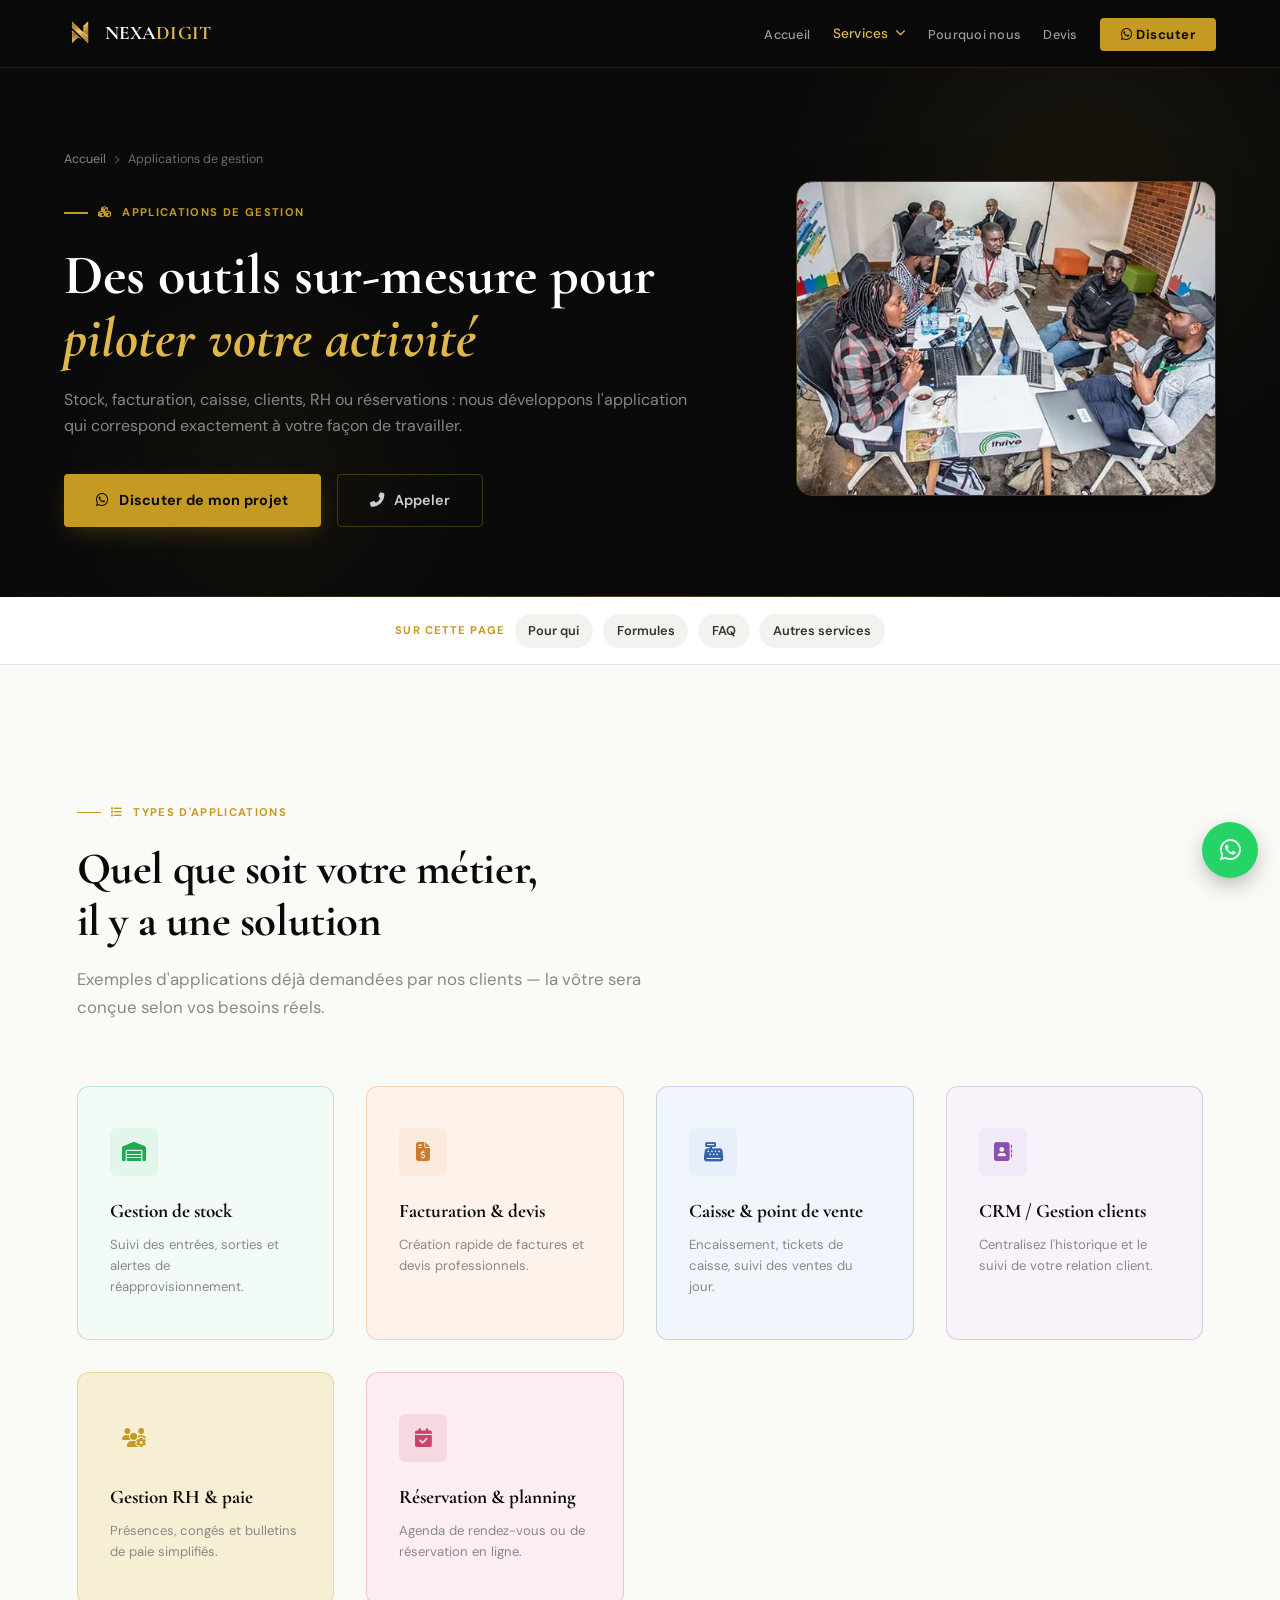
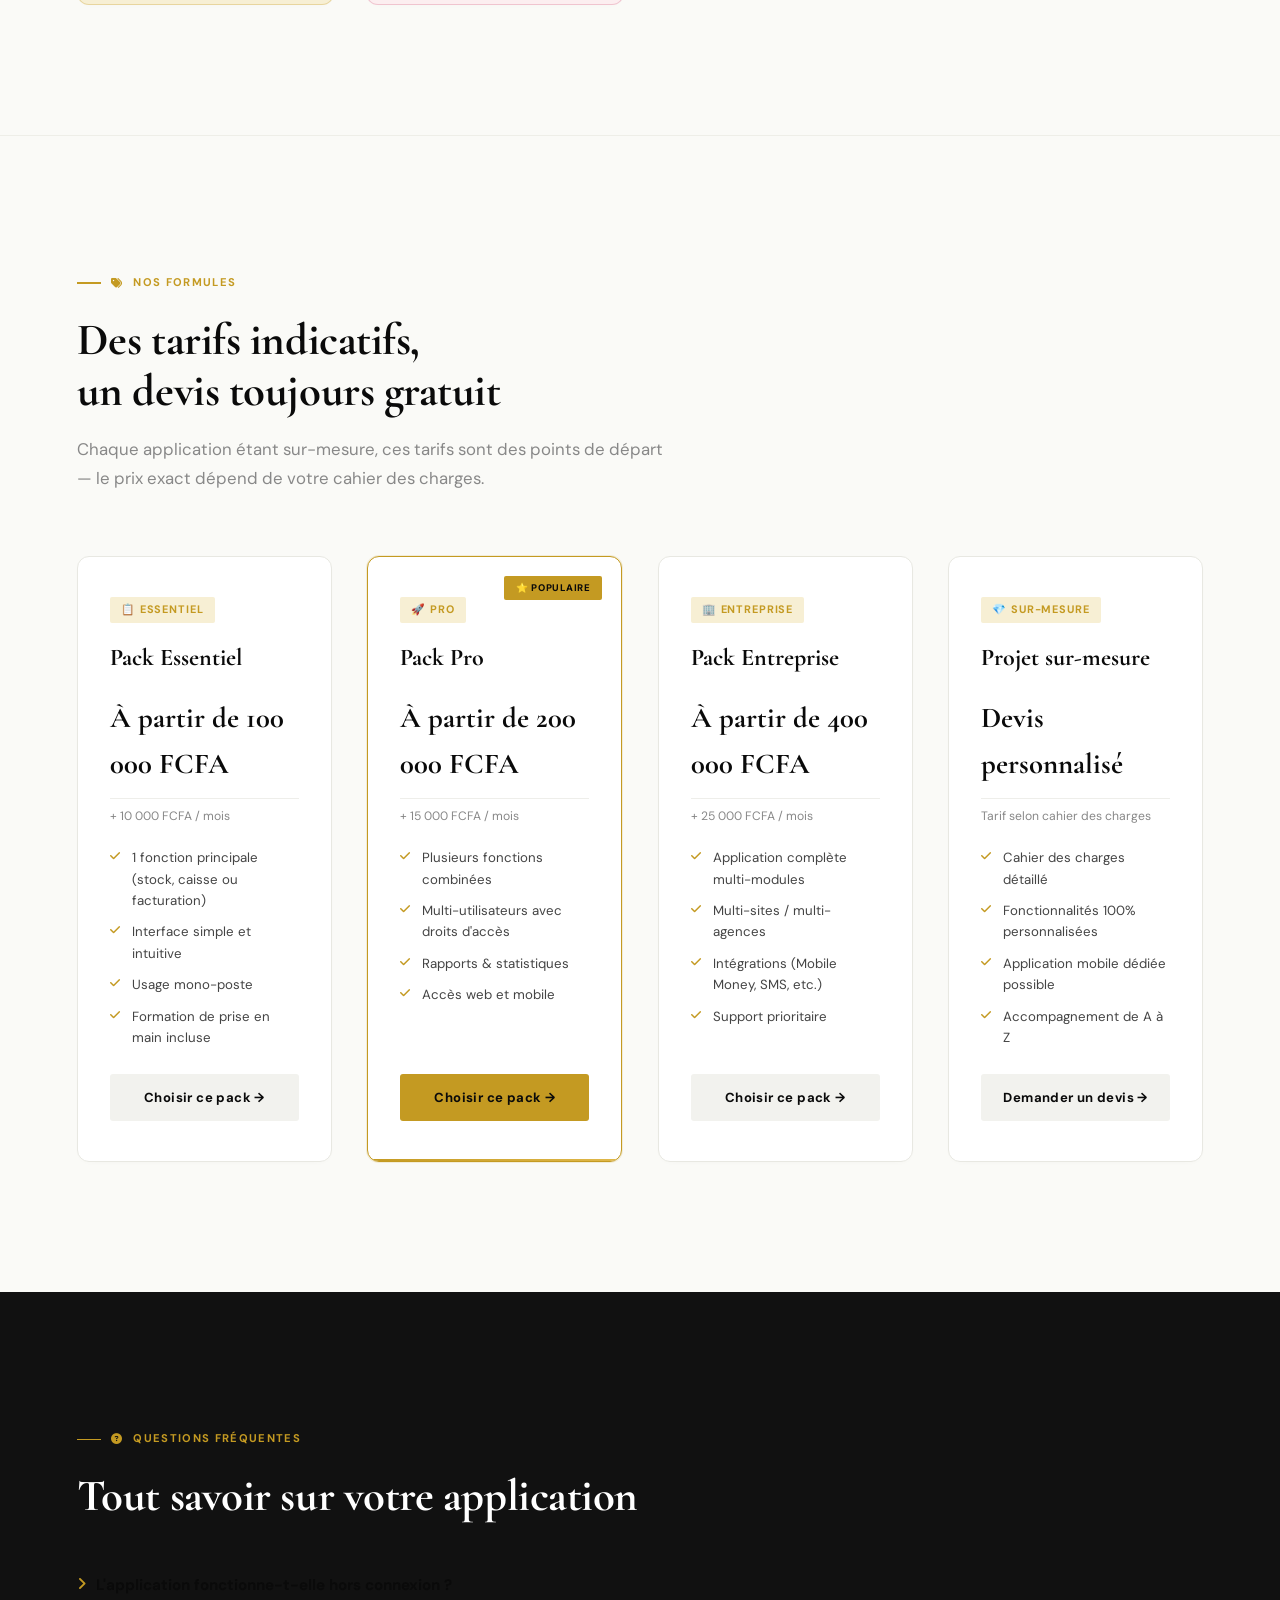
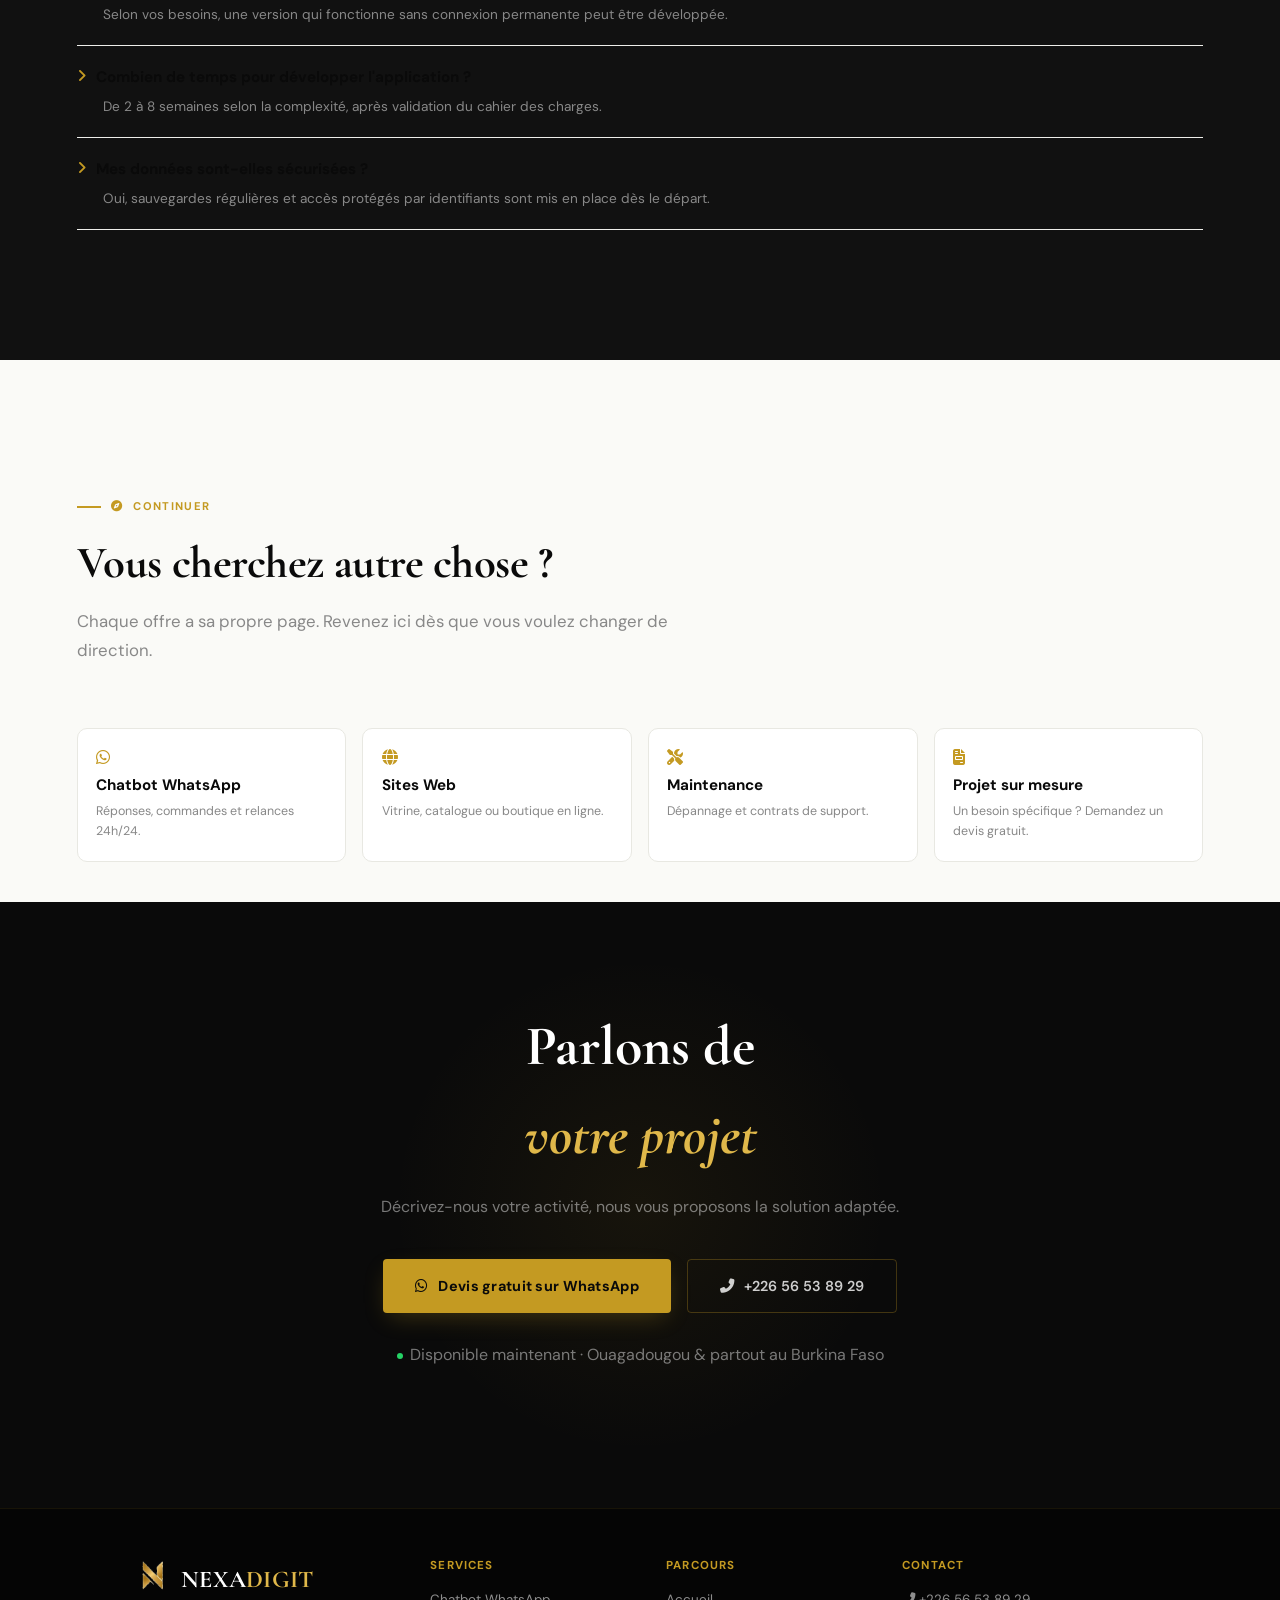
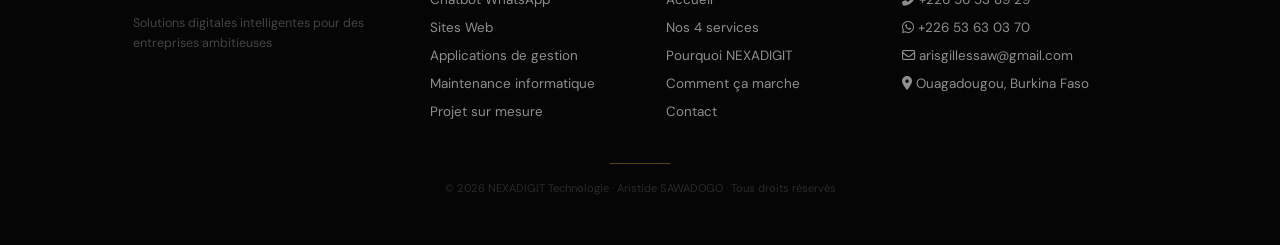
==== commit b1e88905: "Clarifier la navigation et le parcours du site Le menu listait toutes les offres d'un coup, disparai" ====
--- a/applications-gestion.html
+++ b/applications-gestion.html
@@ -1012,8 +1012,10 @@
 }
 
   </style>
+  <link rel="stylesheet" href="css/site.css">
 </head>
 <body>
+<a class="skip-link" href="#contenu">Aller au contenu</a>
 <!-- NAV -->
 <nav>
   <div class="nav-logo">
@@ -1022,18 +1024,31 @@
       <span class="logo-wordmark"><span class="lw-a">NEXA</span><span class="lw-b">DIGIT</span></span>
     </a>
   </div>
-  <ul class="nav-links">
+  <button class="nav-toggle" type="button" aria-label="Ouvrir le menu" aria-expanded="false" aria-controls="nav-menu">
+    <span></span><span></span><span></span>
+  </button>
+  <div class="nav-backdrop"></div>
+  <ul class="nav-links" id="nav-menu">
     <li><a href="index.html">Accueil</a></li>
-    <li><a href="chatbot-whatsapp.html">Chatbot WhatsApp</a></li>
-    <li><a href="sites-web.html">Sites Web</a></li>
-    <li><a href="applications-gestion.html" class="active">Applications</a></li>
-    <li><a href="maintenance-informatique.html">Maintenance</a></li>
-    <li><a href="devis-sur-mesure.html">Devis sur mesure</a></li>
-    <li><a href="https://wa.me/22653630370?text=Bonjour%20Aristide%2C%20je%20souhaite%20un%20devis" target="_blank" class="nav-cta"><i class="fab fa-whatsapp"></i> Devis gratuit</a></li>
+    <li class="has-sub">
+      <button class="nav-sub-btn is-active" type="button" aria-expanded="false" aria-controls="nav-services">Services <i class="fas fa-chevron-down" aria-hidden="true"></i></button>
+      <ul class="nav-sub" id="nav-services">
+        <li><a href="chatbot-whatsapp.html">Chatbot WhatsApp</a></li>
+        <li><a href="sites-web.html">Sites Web</a></li>
+        <li><a href="applications-gestion.html" class="active">Applications de gestion</a></li>
+        <li><a href="maintenance-informatique.html">Maintenance</a></li>
+        <li class="nav-sub-note">Besoin d'autre chose&nbsp;?</li>
+        <li><a href="devis-sur-mesure.html">Projet sur mesure</a></li>
+      </ul>
+    </li>
+    <li><a href="index.html#pourquoi">Pourquoi nous</a></li>
+    <li><a href="devis-sur-mesure.html">Devis</a></li>
+    <li><a href="https://wa.me/22653630370?text=Bonjour%20Aristide%2C%20je%20souhaite%20un%20devis" target="_blank" class="nav-cta"><i class="fab fa-whatsapp"></i> Discuter</a></li>
   </ul>
 </nav>
 
 <!-- PAGE HERO -->
+<main id="contenu">
 <div class="page-hero">
   <div class="hero-orb1"></div>
   <div class="hero-orb2"></div>
@@ -1056,7 +1071,16 @@
 </div>
 
 <!-- TYPES D'APPLICATIONS -->
-<section>
+<nav class="page-toc" aria-label="Sur cette page">
+  <div class="page-toc-inner">
+    <span class="page-jump-label">Sur cette page</span>
+    <a href="#types">Pour qui</a>
+    <a href="#formules">Formules</a>
+    <a href="#faq">FAQ</a>
+    <a href="#autres-services">Autres services</a>
+  </div>
+</nav>
+<section id="types">
   <div class="wrap">
     <div class="sec-eyebrow"><i class="fas fa-list"></i> Types d'applications</div>
     <h2 class="sec-h2">Quel que soit votre métier,<br>il y a une solution</h2>
@@ -1138,13 +1162,44 @@
   </div>
 </section>
 
-<section class="dark-section">
+<section class="dark-section" id="faq">
   <div class="wrap">
     <div class="sec-eyebrow"><i class="fas fa-circle-question"></i> Questions fréquentes</div>
     <h2 class="sec-h2" style="margin-bottom:2rem;">Tout savoir sur votre application</h2>
     <div class="faq-item"><h4><i class="fas fa-angle-right"></i> L'application fonctionne-t-elle hors connexion ?</h4><p>Selon vos besoins, une version qui fonctionne sans connexion permanente peut être développée.</p></div>
     <div class="faq-item"><h4><i class="fas fa-angle-right"></i> Combien de temps pour développer l'application ?</h4><p>De 2 à 8 semaines selon la complexité, après validation du cahier des charges.</p></div>
     <div class="faq-item"><h4><i class="fas fa-angle-right"></i> Mes données sont-elles sécurisées ?</h4><p>Oui, sauvegardes régulières et accès protégés par identifiants sont mis en place dès le départ.</p></div>
+  </div>
+</section>
+
+
+<section class="related-services" id="autres-services">
+  <div class="wrap">
+    <div class="sec-eyebrow"><i class="fas fa-compass"></i> Continuer</div>
+    <h2 class="sec-h2">Vous cherchez autre chose&nbsp;?</h2>
+    <p class="sec-p">Chaque offre a sa propre page. Revenez ici dès que vous voulez changer de direction.</p>
+    <div class="related-grid">
+      <a href="chatbot-whatsapp.html" class="related-card">
+        <i class="fab fa-whatsapp"></i>
+        <h4>Chatbot WhatsApp</h4>
+        <p>Réponses, commandes et relances 24h/24.</p>
+      </a>
+      <a href="sites-web.html" class="related-card">
+        <i class="fas fa-globe"></i>
+        <h4>Sites Web</h4>
+        <p>Vitrine, catalogue ou boutique en ligne.</p>
+      </a>
+      <a href="maintenance-informatique.html" class="related-card">
+        <i class="fas fa-screwdriver-wrench"></i>
+        <h4>Maintenance</h4>
+        <p>Dépannage et contrats de support.</p>
+      </a>
+      <a href="devis-sur-mesure.html" class="related-card">
+        <i class="fas fa-file-invoice"></i>
+        <h4>Projet sur mesure</h4>
+        <p>Un besoin spécifique ? Demandez un devis gratuit.</p>
+      </a>
+    </div>
   </div>
 </section>
 
@@ -1158,24 +1213,49 @@
   </div>
   <p class="cta-note">Disponible maintenant &middot; Ouagadougou & partout au Burkina Faso</p>
 </div>
+</main>
 <!-- FOOTER -->
 <footer>
-  <div class="footer-logo">
-    <a href="index.html" class="logo-mark ">
+  <div class="footer-inner">
+    <div class="footer-brand">
+      <div class="footer-logo">
+        <a href="index.html" class="logo-mark ">
       <img src="[data-uri]" alt="NEXADIGIT">
       <span class="logo-wordmark"><span class="lw-a">NEXA</span><span class="lw-b">DIGIT</span></span>
     </a>
+      </div>
+      <p class="footer-tagline">Solutions digitales intelligentes pour des entreprises ambitieuses</p>
+    </div>
+    <div class="footer-col">
+      <h4>Services</h4>
+      <a href="chatbot-whatsapp.html">Chatbot WhatsApp</a>
+      <a href="sites-web.html">Sites Web</a>
+      <a href="applications-gestion.html">Applications de gestion</a>
+      <a href="maintenance-informatique.html">Maintenance informatique</a>
+      <a href="devis-sur-mesure.html">Projet sur mesure</a>
+    </div>
+    <div class="footer-col">
+      <h4>Parcours</h4>
+      <a href="index.html">Accueil</a>
+      <a href="index.html#services">Nos 4 services</a>
+      <a href="index.html#pourquoi">Pourquoi NEXADIGIT</a>
+      <a href="index.html#processus">Comment ça marche</a>
+      <a href="index.html#contact">Contact</a>
+    </div>
+    <div class="footer-col">
+      <h4>Contact</h4>
+      <a href="tel:+22656538929"><i class="fas fa-phone-alt"></i> +226 56 53 89 29</a>
+      <a href="https://wa.me/22653630370?text=Bonjour%20Aristide" target="_blank"><i class="fab fa-whatsapp"></i> +226 53 63 03 70</a>
+      <a href="mailto:arisgillessaw@gmail.com"><i class="far fa-envelope"></i> arisgillessaw@gmail.com</a>
+      <p><i class="fas fa-location-dot"></i> Ouagadougou, Burkina Faso</p>
+    </div>
   </div>
-  <p class="footer-tagline">Solutions digitales intelligentes pour des entreprises ambitieuses</p>
-  <div class="footer-contacts">
-    <a href="tel:+22656538929"><i class="fas fa-phone-alt"></i> +226 56 53 89 29</a>
-    <a href="https://wa.me/22653630370?text=Bonjour%20Aristide" target="_blank"><i class="fab fa-whatsapp"></i> +226 53 63 03 70</a>
-    <a href="mailto:arisgillessaw@gmail.com"><i class="far fa-envelope"></i> arisgillessaw@gmail.com</a>
-    <a href="#"><i class="fas fa-location-dot"></i> Ouagadougou, Burkina Faso</a>
+  <div class="footer-copy-wrap">
+    <div class="footer-gold-line"></div>
+    <p class="footer-copy">&copy; 2026 NEXADIGIT Technologie &middot; Aristide SAWADOGO &middot; Tous droits réservés</p>
   </div>
-  <div class="footer-gold-line"></div>
-  <p class="footer-copy">&copy; 2026 NEXADIGIT Technologie &middot; Aristide SAWADOGO &middot; Tous droits réservés</p>
 </footer>
 <a href="https://wa.me/22653630370?text=Bonjour%20Aristide%2C%20je%20voudrais%20des%20renseignements" target="_blank" class="wa-float" aria-label="Discuter sur WhatsApp"><i class="fab fa-whatsapp"></i></a>
+<script src="js/site.js"></script>
 </body>
 </html>
--- a/css/site.css
+++ b/css/site.css
@@ -0,0 +1,358 @@
+/* Navigation, parcours et pied de page — NEXADIGIT */
+
+.skip-link {
+  position: absolute;
+  left: 12px;
+  top: -48px;
+  z-index: 1000;
+  background: var(--gold);
+  color: var(--black);
+  padding: 0.55rem 1rem;
+  font-weight: 700;
+  text-decoration: none;
+  border-radius: 4px;
+}
+.skip-link:focus { top: 12px; }
+
+nav {
+  gap: 1rem;
+}
+
+.nav-toggle {
+  display: none;
+  width: 44px;
+  height: 44px;
+  border: 1px solid rgba(196,154,34,0.35);
+  background: transparent;
+  border-radius: 6px;
+  cursor: pointer;
+  padding: 10px 11px;
+  flex-direction: column;
+  justify-content: center;
+  gap: 5px;
+}
+.nav-toggle span {
+  display: block;
+  height: 2px;
+  width: 100%;
+  background: var(--gold-light);
+  transition: transform 0.2s, opacity 0.2s;
+}
+body.nav-open .nav-toggle span:nth-child(1) { transform: translateY(7px) rotate(45deg); }
+body.nav-open .nav-toggle span:nth-child(2) { opacity: 0; }
+body.nav-open .nav-toggle span:nth-child(3) { transform: translateY(-7px) rotate(-45deg); }
+
+nav ul.nav-links {
+  display: flex;
+  align-items: center;
+  gap: 0.4rem 1.4rem;
+}
+
+.nav-links .has-sub {
+  position: relative;
+}
+.nav-sub-btn {
+  background: none;
+  border: 0;
+  color: rgba(255,255,255,0.6);
+  font: inherit;
+  font-size: 0.85rem;
+  font-weight: 500;
+  letter-spacing: 0.02em;
+  cursor: pointer;
+  display: inline-flex;
+  align-items: center;
+  gap: 0.4rem;
+  padding: 0.35rem 0;
+}
+.nav-sub-btn i { font-size: 0.65rem; transition: transform 0.2s; }
+.nav-sub-btn:hover,
+.nav-sub-btn.is-active,
+.nav-links a.active { color: var(--gold-light); }
+.has-sub.open .nav-sub-btn i { transform: rotate(180deg); }
+
+.nav-sub {
+  display: none;
+  position: absolute;
+  top: calc(100% + 12px);
+  left: 50%;
+  transform: translateX(-50%);
+  min-width: 260px;
+  background: #111;
+  border: 1px solid rgba(196,154,34,0.25);
+  border-radius: 8px;
+  padding: 0.5rem 0;
+  list-style: none;
+  box-shadow: 0 18px 40px -16px rgba(0,0,0,0.6);
+  z-index: 120;
+}
+.nav-sub::before {
+  content: '';
+  position: absolute;
+  top: -14px;
+  left: 0;
+  right: 0;
+  height: 14px;
+}
+.has-sub.open .nav-sub,
+.has-sub:hover .nav-sub { display: block; }
+.nav-sub a {
+  display: block;
+  padding: 0.7rem 1.1rem;
+  white-space: nowrap;
+  color: rgba(255,255,255,0.7) !important;
+}
+.nav-sub a:hover,
+.nav-sub a.active {
+  background: rgba(196,154,34,0.08);
+  color: var(--gold-light) !important;
+}
+.nav-sub .nav-sub-note {
+  margin: 0.35rem 1.1rem 0.2rem;
+  padding-top: 0.55rem;
+  border-top: 1px solid rgba(196,154,34,0.15);
+  font-size: 0.68rem;
+  letter-spacing: 0.08em;
+  text-transform: uppercase;
+  color: rgba(255,255,255,0.35);
+}
+
+.nav-backdrop {
+  display: none;
+}
+
+.page-jump {
+  background: var(--white);
+  border-bottom: 1px solid #E8E8E2;
+  position: sticky;
+  top: 68px;
+  z-index: 90;
+}
+.page-jump-inner {
+  max-width: 1280px;
+  margin: 0 auto;
+  padding: 0.7rem 6%;
+  display: flex;
+  flex-wrap: wrap;
+  gap: 0.55rem 1rem;
+  align-items: center;
+}
+.page-jump-label {
+  font-size: 0.7rem;
+  font-weight: 700;
+  letter-spacing: 0.1em;
+  text-transform: uppercase;
+  color: var(--gold);
+}
+.page-jump a {
+  color: #444;
+  text-decoration: none;
+  font-size: 0.82rem;
+  font-weight: 500;
+  padding: 0.25rem 0.15rem;
+}
+.page-jump a:hover { color: var(--gold); }
+
+.page-toc {
+  background: var(--white);
+  border-bottom: 1px solid #E8E8E2;
+  position: sticky;
+  top: 68px;
+  z-index: 90;
+}
+.page-toc-inner {
+  max-width: 1280px;
+  margin: 0 auto;
+  padding: 0.75rem 6%;
+  display: flex;
+  flex-wrap: wrap;
+  gap: 0.4rem 0.6rem;
+  align-items: center;
+}
+.page-toc a {
+  text-decoration: none;
+  font-size: 0.8rem;
+  font-weight: 600;
+  color: #333;
+  background: var(--light-grey);
+  padding: 0.35rem 0.8rem;
+  border-radius: 999px;
+  border: 1px solid transparent;
+}
+.page-toc a:hover,
+.page-toc a.is-current {
+  border-color: var(--gold);
+  background: var(--gold-pale);
+  color: var(--black);
+}
+
+.devis-banner {
+  margin-top: 2.4rem;
+  background: var(--gold-pale);
+  border: 1px solid rgba(196,154,34,0.3);
+  border-radius: 10px;
+  padding: 1.5rem 1.7rem;
+  display: flex;
+  flex-wrap: wrap;
+  gap: 1rem 1.5rem;
+  align-items: center;
+  justify-content: space-between;
+}
+.devis-banner h3 {
+  font-family: 'Cormorant Garamond', serif;
+  font-size: 1.35rem;
+  margin-bottom: 0.2rem;
+}
+.devis-banner p { color: #555; font-size: 0.88rem; }
+
+.also-list {
+  display: flex;
+  flex-wrap: wrap;
+  gap: 0.6rem;
+}
+.also-chip {
+  display: inline-flex;
+  align-items: center;
+  gap: 8px;
+  background: rgba(255,255,255,0.04);
+  border: 1px solid rgba(196,154,34,0.2);
+  color: rgba(255,255,255,0.8);
+  padding: 0.45rem 0.9rem;
+  border-radius: 999px;
+  font-size: 0.82rem;
+  text-decoration: none;
+}
+.also-chip i { color: var(--gold); font-size: 0.78rem; }
+
+.related-services {
+  padding-bottom: 40px;
+}
+.related-grid {
+  display: grid;
+  grid-template-columns: repeat(auto-fit, minmax(210px, 1fr));
+  gap: 1rem;
+}
+.related-card {
+  display: block;
+  text-decoration: none;
+  color: inherit;
+  background: var(--white);
+  border: 1px solid #E8E8E2;
+  border-radius: 10px;
+  padding: 1.2rem 1.15rem;
+  transition: border-color 0.2s, transform 0.2s;
+}
+.related-card:hover {
+  border-color: var(--gold);
+  transform: translateY(-3px);
+}
+.related-card i { color: var(--gold); margin-bottom: 0.55rem; display: block; }
+.related-card h4 { font-size: 0.95rem; margin-bottom: 0.25rem; }
+.related-card p { font-size: 0.78rem; color: var(--grey); }
+
+#contenu,
+#services, #pourquoi, #processus, #aussi, #contact,
+#formules, #faq, #autres-services, #types, #inclus,
+#particuliers, #entreprises, #autres {
+  scroll-margin-top: 96px;
+}
+
+footer {
+  text-align: left;
+}
+.footer-inner {
+  max-width: 1280px;
+  margin: 0 auto;
+  padding: 0 6% 0.5rem;
+  display: grid;
+  grid-template-columns: 1.3fr 1fr 1fr 1.2fr;
+  gap: 2.2rem 2rem;
+}
+.footer-brand { text-align: left; }
+.footer-logo .logo-mark { justify-content: flex-start; }
+.footer-col h4 {
+  color: var(--gold);
+  font-size: 0.72rem;
+  letter-spacing: 0.1em;
+  text-transform: uppercase;
+  margin-bottom: 0.9rem;
+}
+.footer-col a,
+.footer-col p {
+  display: block;
+  color: rgba(255,255,255,0.55);
+  text-decoration: none;
+  font-size: 0.84rem;
+  margin: 0.4rem 0;
+}
+.footer-col a:hover { color: var(--gold-light); }
+.footer-copy-wrap {
+  max-width: 1280px;
+  margin: 0 auto;
+  padding: 0 6%;
+}
+footer .footer-gold-line { margin: 1.6rem auto 1rem; }
+footer .footer-copy { text-align: center; }
+
+@media (max-width: 980px) {
+  .nav-toggle { display: flex; }
+  nav ul.nav-links {
+    display: none !important;
+    position: fixed;
+    top: 68px;
+    left: 0;
+    right: 0;
+    bottom: 0;
+    background: rgba(10,10,10,0.98);
+    flex-direction: column;
+    align-items: stretch;
+    gap: 0;
+    padding: 1.2rem 6% 3rem;
+    overflow-y: auto;
+    z-index: 110;
+  }
+  body.nav-open nav ul.nav-links { display: flex !important; }
+  .nav-backdrop {
+    display: none;
+    position: fixed;
+    inset: 68px 0 0 0;
+    background: rgba(0,0,0,0.35);
+    z-index: 105;
+  }
+  body.nav-open .nav-backdrop { display: block; }
+  .nav-links > li { border-bottom: 1px solid rgba(255,255,255,0.06); }
+  .nav-links > li > a,
+  .nav-sub-btn {
+    display: flex;
+    width: 100%;
+    padding: 1rem 0;
+    font-size: 1rem;
+    justify-content: space-between;
+  }
+  .nav-sub {
+    position: static;
+    transform: none;
+    display: none;
+    min-width: 0;
+    border: 0;
+    background: transparent;
+    box-shadow: none;
+    padding: 0 0 0.6rem 0.4rem;
+  }
+  .has-sub.open .nav-sub { display: block; }
+  .has-sub:hover .nav-sub { display: none; }
+  .has-sub.open:hover .nav-sub { display: block; }
+  .nav-cta {
+    margin-top: 1rem;
+    text-align: center;
+    justify-content: center;
+  }
+  .footer-inner {
+    grid-template-columns: 1fr 1fr;
+  }
+}
+
+@media (max-width: 640px) {
+  .footer-inner { grid-template-columns: 1fr; }
+  .page-jump { display: none; }
+}
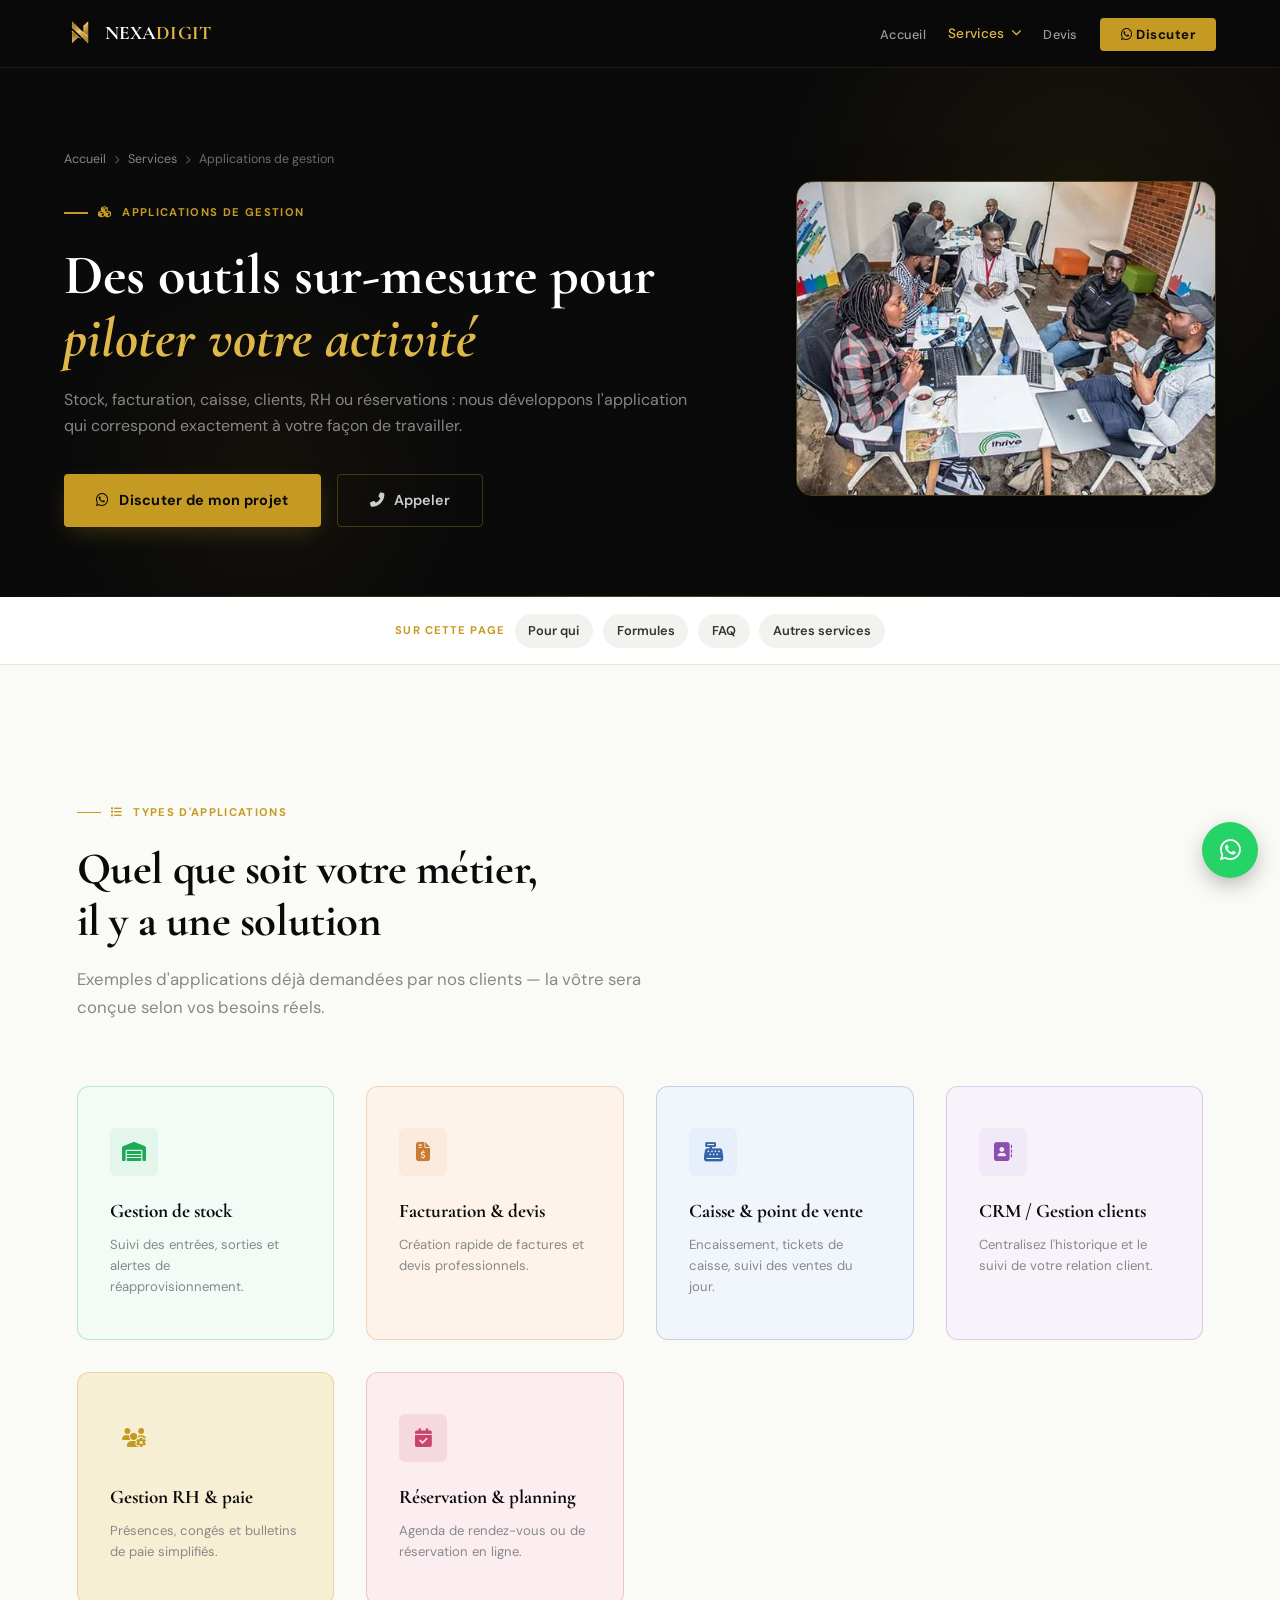
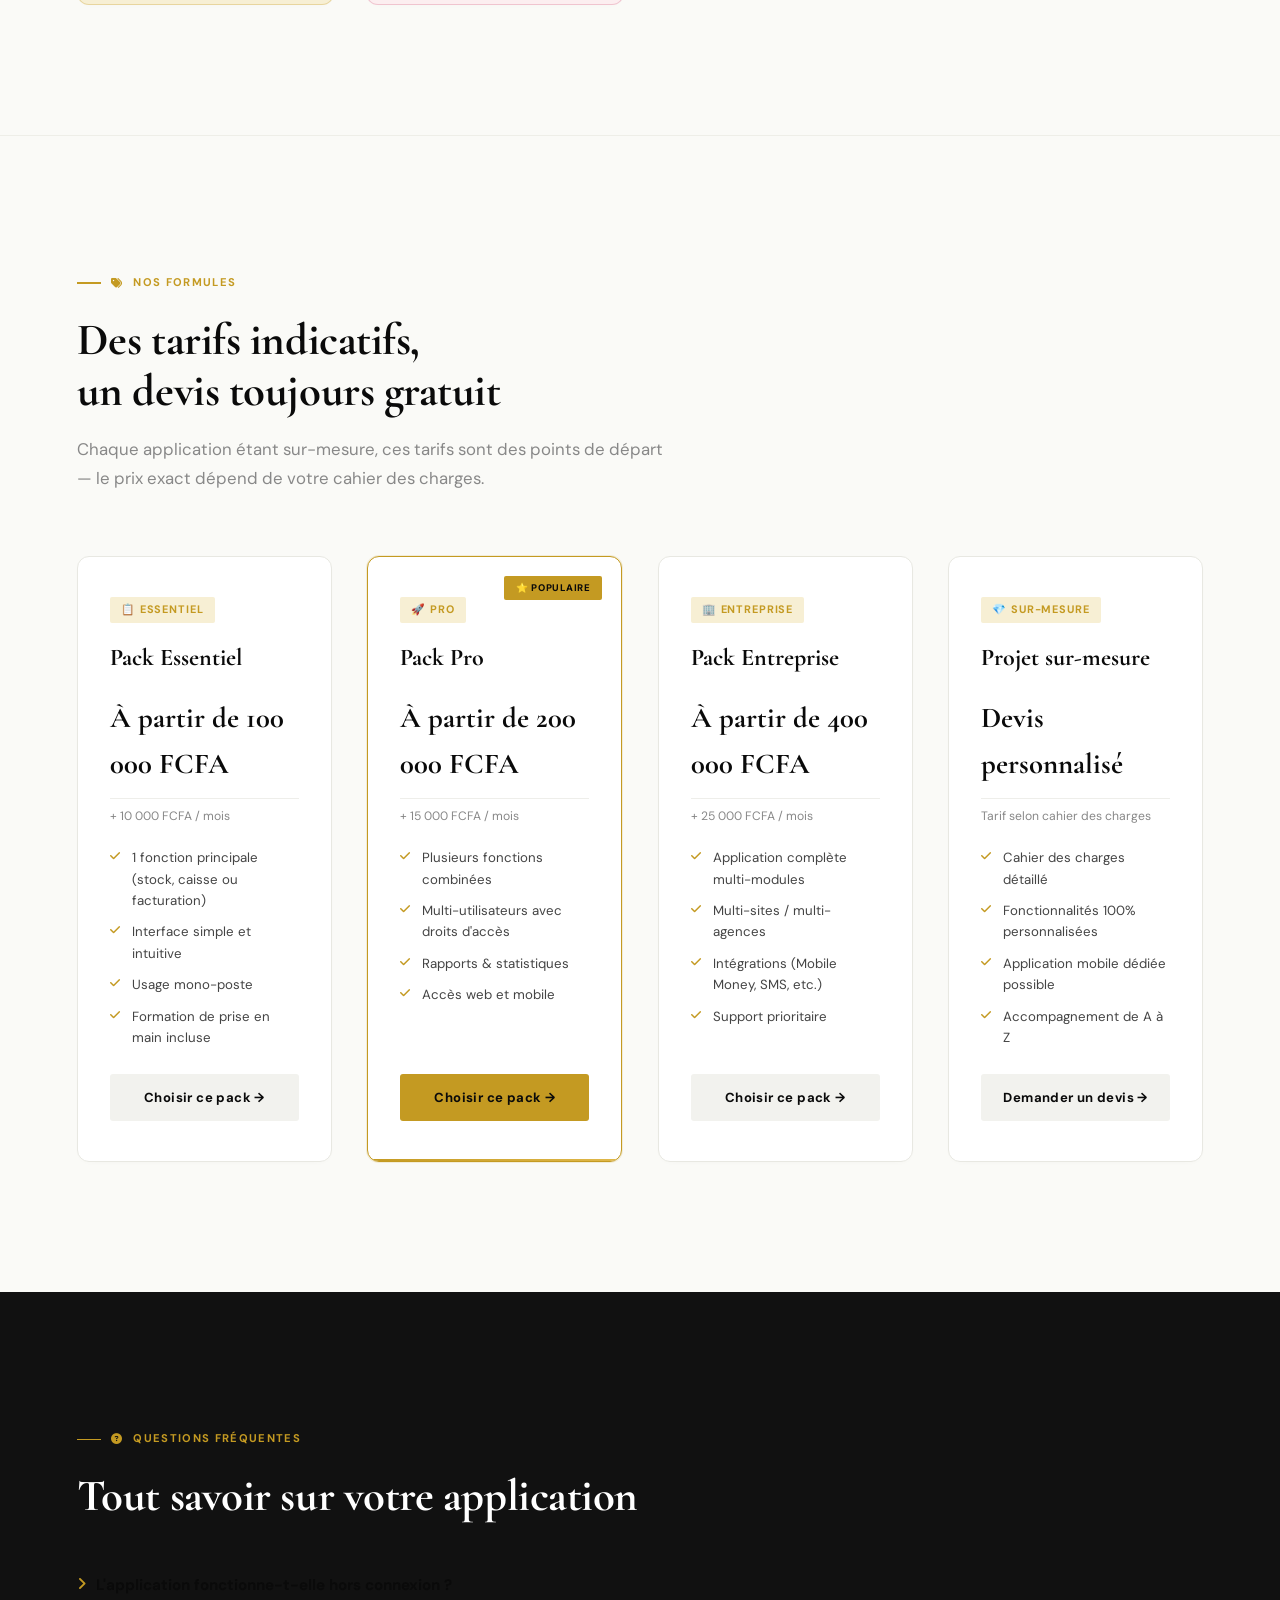
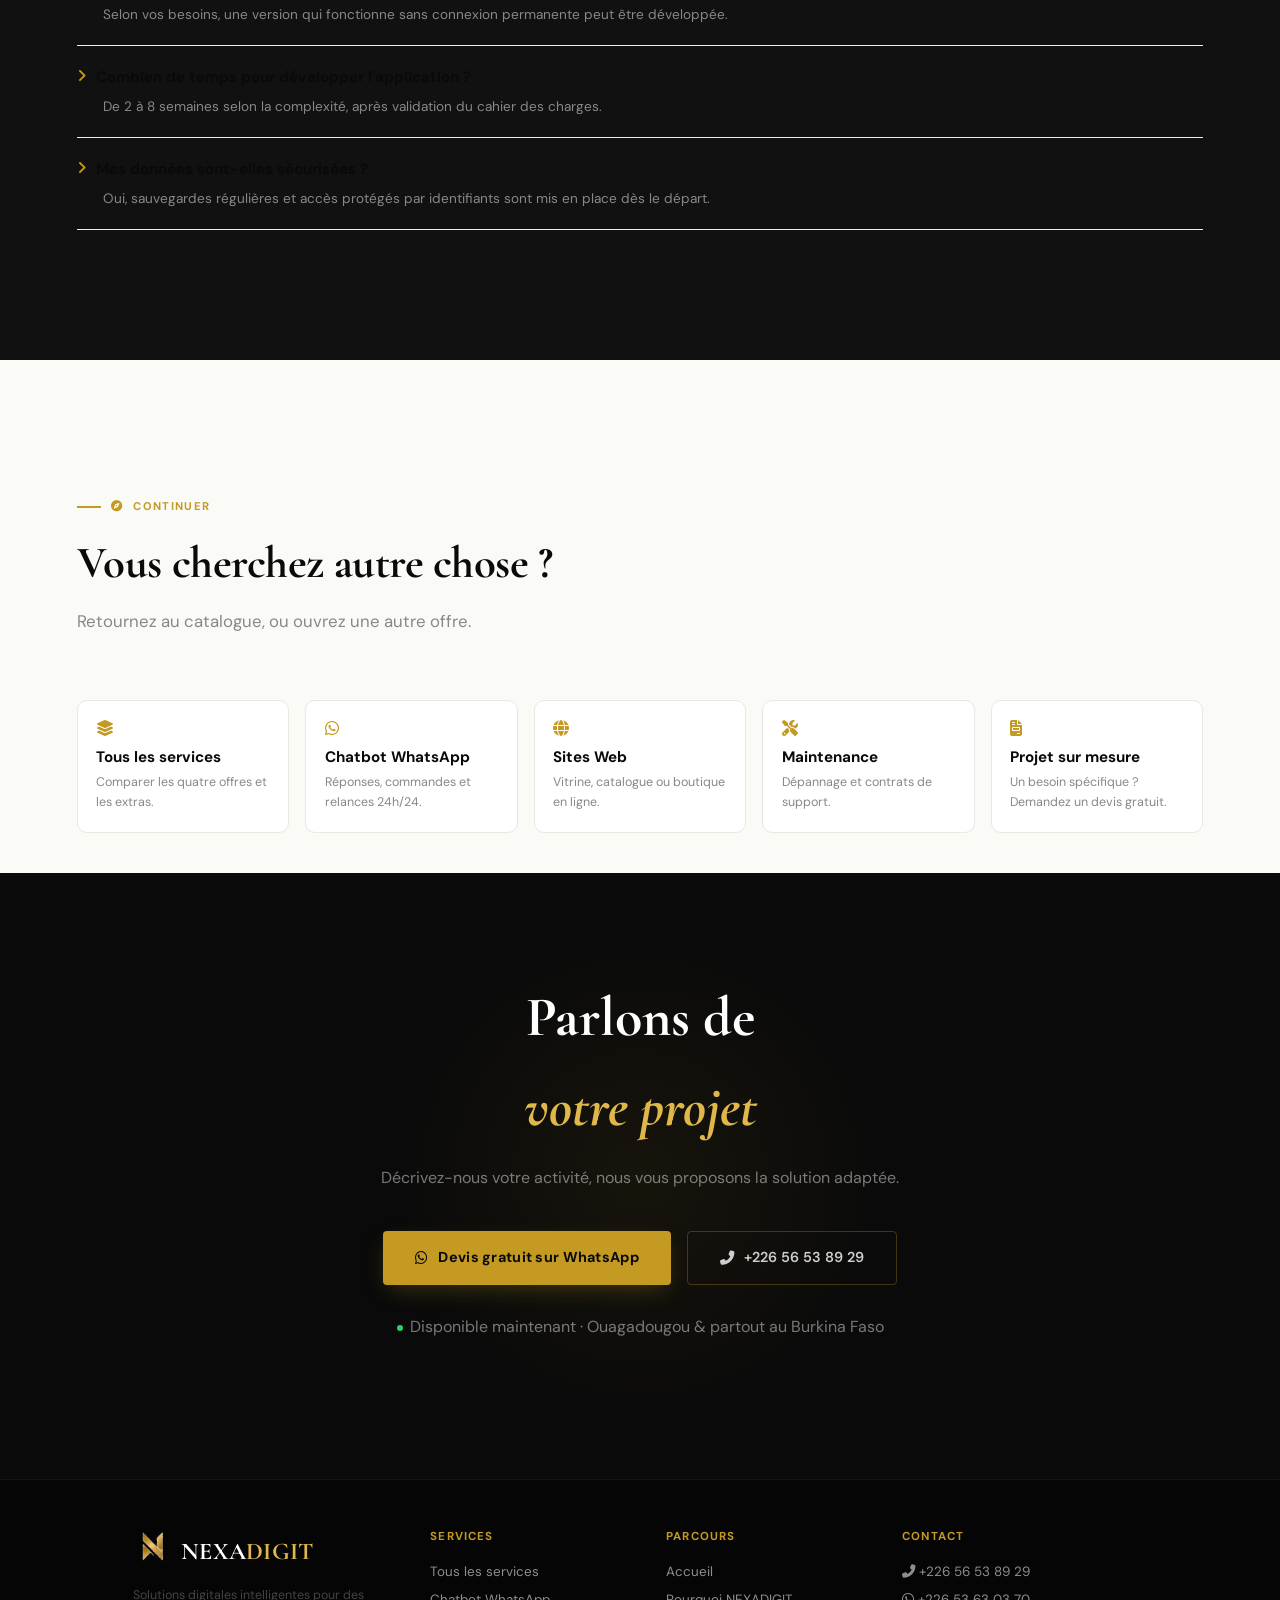
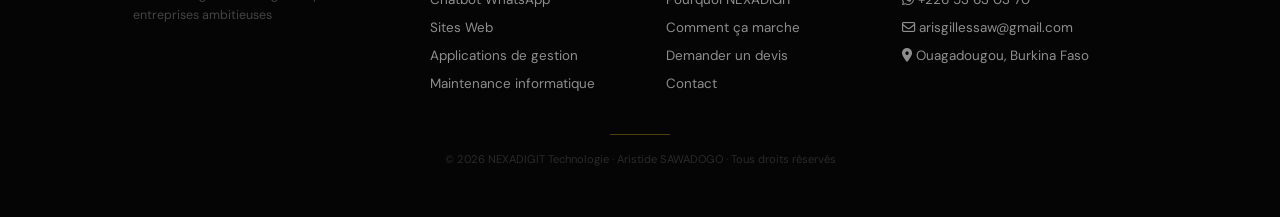
==== commit 495c49c3: "Restructurer le site autour d'une page Services Extraire les styles et images communs, ajouter un ca" ====
--- a/applications-gestion.html
+++ b/applications-gestion.html
@@ -8,1010 +8,6 @@
   <meta name="description" content="Développement d'applications de gestion sur mesure : stock, facturation, caisse, CRM, RH, réservation.">
   <link href="https://fonts.googleapis.com/css2?family=Cormorant+Garamond:wght@400;600;700&family=DM+Sans:opsz,wght@9..40,300;9..40,400;9..40,500;9..40,600;9..40,700&display=swap" rel="stylesheet">
   <link rel="stylesheet" href="https://cdnjs.cloudflare.com/ajax/libs/font-awesome/6.5.0/css/all.min.css">
-  <style>
-    :root {
-      color-scheme: light only;
-      --gold: #C49A22;
-      --gold-light: #E0B84A;
-      --gold-pale: #F7EFD4;
-      --gold-border: rgba(196,154,34,0.25);
-      --black: #0A0A0A;
-      --dark: #111111;
-      --dark2: #1A1A1A;
-      --white: #FFFFFF;
-      --off-white: #FAFAF7;
-      --grey: #888888;
-      --light-grey: #F2F2EE;
-    }
-    * { margin:0; padding:0; box-sizing:border-box; }
-    html { scroll-behavior: smooth; }
-    body {
-      font-family: 'DM Sans', sans-serif;
-      background: var(--off-white);
-      color: var(--black);
-      line-height: 1.6;
-      overflow-x: hidden;
-    }
-
-    /* ── NAV ── */
-    nav {
-      position: fixed;
-      top: 0; left: 0; right: 0;
-      z-index: 100;
-      height: 68px;
-      display: flex;
-      align-items: center;
-      justify-content: space-between;
-      padding: 0 5%;
-      background: rgba(10,10,10,0.96);
-      backdrop-filter: blur(20px);
-      border-bottom: 1px solid rgba(196,154,34,0.15);
-    }
-    .nav-logo img {
-      height: 38px;
-      width: auto;
-      object-fit: contain;
-    }
-    .nav-links {
-      display: flex;
-      gap: 2.2rem;
-      list-style: none;
-      align-items: center;
-    }
-    .nav-links a {
-      color: rgba(255,255,255,0.6);
-      text-decoration: none;
-      font-size: 0.85rem;
-      font-weight: 500;
-      letter-spacing: 0.02em;
-      transition: color 0.2s;
-    }
-    .nav-links a:hover { color: var(--gold-light); }
-    .nav-cta {
-      background: var(--gold) !important;
-      color: var(--black) !important;
-      padding: 0.5rem 1.3rem !important;
-      border-radius: 4px !important;
-      font-weight: 700 !important;
-      font-size: 0.82rem !important;
-      letter-spacing: 0.04em !important;
-    }
-    .nav-cta:hover { background: var(--gold-light) !important; }
-    @media (max-width: 768px) { .nav-links { display: none; } }
-
-    /* ── HERO ── */
-    .hero {
-      min-height: 100vh;
-      background: var(--black);
-      display: flex;
-      align-items: center;
-      padding: 100px 5% 80px;
-      position: relative;
-      overflow: hidden;
-    }
-    .hero-orb1 {
-      position: absolute;
-      width: 600px; height: 600px;
-      border-radius: 50%;
-      background: radial-gradient(circle, rgba(196,154,34,0.08) 0%, transparent 70%);
-      top: -100px; right: -100px;
-      pointer-events: none;
-    }
-    .hero-orb2 {
-      position: absolute;
-      width: 400px; height: 400px;
-      border-radius: 50%;
-      background: radial-gradient(circle, rgba(196,154,34,0.05) 0%, transparent 70%);
-      bottom: -80px; left: 5%;
-      pointer-events: none;
-    }
-    .hero-line {
-      position: absolute;
-      left: 0; right: 0;
-      bottom: 0;
-      height: 1px;
-      background: linear-gradient(90deg, transparent, var(--gold), transparent);
-      opacity: 0.4;
-    }
-    .hero-inner {
-      position: relative;
-      z-index: 2;
-      max-width: 1280px;
-      margin: 0 auto;
-      width: 100%;
-      display: flex;
-      align-items: center;
-      justify-content: space-between;
-      gap: 4rem;
-      flex-wrap: wrap;
-    }
-    .hero-left { flex: 1; min-width: 300px; }
-    .hero-logo-wrap {
-      margin-bottom: 2.5rem;
-      animation: fadeUp 0.7s ease both;
-    }
-    .hero-logo-wrap img {
-      height: 70px;
-      width: auto;
-      filter: brightness(1.05);
-    }
-    .hero-tagline-line {
-      width: 50px; height: 2px;
-      background: var(--gold);
-      margin-bottom: 1.5rem;
-      animation: fadeUp 0.7s 0.1s ease both;
-    }
-    .hero-h1 {
-      font-family: 'Cormorant Garamond', serif;
-      font-size: clamp(2.6rem, 5.5vw, 4.5rem);
-      font-weight: 700;
-      color: var(--white);
-      line-height: 1.08;
-      letter-spacing: -0.01em;
-      margin-bottom: 1.2rem;
-      animation: fadeUp 0.7s 0.15s ease both;
-    }
-    .hero-h1 em {
-      font-style: italic;
-      color: var(--gold-light);
-    }
-    .hero-sub {
-      color: rgba(255,255,255,0.5);
-      font-size: 1rem;
-      max-width: 500px;
-      margin-bottom: 2.5rem;
-      font-weight: 400;
-      animation: fadeUp 0.7s 0.2s ease both;
-    }
-    .hero-divider {
-      width: 100%;
-      height: 1px;
-      background: rgba(196,154,34,0.2);
-      margin-bottom: 2rem;
-    }
-    .hero-person {
-      display: flex;
-      align-items: center;
-      gap: 1.2rem;
-      margin-bottom: 2rem;
-      animation: fadeUp 0.7s 0.25s ease both;
-    }
-    .avatar {
-      width: 56px; height: 56px;
-      border-radius: 50%;
-      background: linear-gradient(135deg, var(--gold), #A07818);
-      display: flex;
-      align-items: center;
-      justify-content: center;
-      font-family: 'Cormorant Garamond', serif;
-      font-weight: 700;
-      font-size: 1.4rem;
-      color: var(--black);
-      border: 1.5px solid rgba(196,154,34,0.4);
-      flex-shrink: 0;
-    }
-    .p-name { font-weight: 700; color: var(--white); font-size: 1rem; letter-spacing: 0.01em; }
-    .p-role { color: var(--gold); font-size: 0.82rem; font-weight: 500; margin-top: 1px; }
-    .p-loc { color: rgba(255,255,255,0.35); font-size: 0.78rem; margin-top: 2px; }
-    .hero-contacts {
-      display: flex;
-      flex-wrap: wrap;
-      gap: 0.6rem;
-      margin-bottom: 2.5rem;
-      animation: fadeUp 0.7s 0.3s ease both;
-    }
-    .chip {
-      display: inline-flex;
-      align-items: center;
-      gap: 8px;
-      background: rgba(255,255,255,0.04);
-      border: 1px solid rgba(196,154,34,0.2);
-      color: rgba(255,255,255,0.75);
-      padding: 0.45rem 1rem;
-      border-radius: 3px;
-      font-size: 0.82rem;
-      font-weight: 500;
-      text-decoration: none;
-      transition: all 0.2s;
-    }
-    .chip i { color: var(--gold); font-size: 0.85rem; }
-    .chip:hover { border-color: var(--gold); color: var(--white); background: rgba(196,154,34,0.08); }
-    .hero-btns {
-      display: flex;
-      flex-wrap: wrap;
-      gap: 1rem;
-      animation: fadeUp 0.7s 0.35s ease both;
-    }
-    .btn-gold {
-      display: inline-flex;
-      align-items: center;
-      gap: 10px;
-      background: var(--gold);
-      color: var(--black);
-      padding: 0.9rem 2rem;
-      border-radius: 4px;
-      font-weight: 700;
-      text-decoration: none;
-      font-size: 0.9rem;
-      letter-spacing: 0.02em;
-      transition: all 0.2s;
-      box-shadow: 0 8px 24px -6px rgba(196,154,34,0.3);
-    }
-    .btn-gold:hover { background: var(--gold-light); transform: translateY(-2px); }
-    .btn-outline {
-      display: inline-flex;
-      align-items: center;
-      gap: 10px;
-      background: transparent;
-      color: rgba(255,255,255,0.8);
-      padding: 0.9rem 2rem;
-      border-radius: 4px;
-      font-weight: 600;
-      text-decoration: none;
-      font-size: 0.9rem;
-      border: 1px solid rgba(196,154,34,0.3);
-      transition: all 0.2s;
-    }
-    .btn-outline:hover { border-color: var(--gold); color: var(--gold-light); }
-
-    .hero-right { animation: fadeUp 0.8s 0.5s ease both; }
-    .hero-card {
-      background: rgba(255,255,255,0.03);
-      border: 1px solid rgba(196,154,34,0.2);
-      border-radius: 8px;
-      padding: 2.5rem 2rem;
-      text-align: center;
-      min-width: 220px;
-    }
-    .hero-card .qr-i { font-size: 5rem; color: var(--gold); display: block; margin-bottom: 1rem; }
-    .hero-card-divider { width: 30px; height: 1px; background: var(--gold); margin: 0 auto 1rem; }
-    .hero-card h4 { color: var(--white); font-weight: 600; font-size: 0.9rem; margin-bottom: 0.3rem; }
-    .hero-card p { color: rgba(255,255,255,0.35); font-size: 0.75rem; }
-
-    /* ── STATS ── */
-    .stats-strip {
-      background: var(--dark2);
-      border-top: 1px solid rgba(196,154,34,0.15);
-      border-bottom: 1px solid rgba(196,154,34,0.15);
-      padding: 1.8rem 5%;
-    }
-    .stats-inner {
-      max-width: 1280px;
-      margin: 0 auto;
-      display: flex;
-      flex-wrap: wrap;
-      justify-content: space-around;
-      gap: 1.5rem;
-      align-items: center;
-    }
-    .stat { text-align: center; }
-    .stat-num {
-      font-family: 'Cormorant Garamond', serif;
-      font-size: 2rem;
-      font-weight: 700;
-      color: var(--gold);
-      display: block;
-      line-height: 1;
-    }
-    .stat-label { font-size: 0.72rem; color: rgba(255,255,255,0.4); letter-spacing: 0.06em; text-transform: uppercase; margin-top: 4px; }
-
-    /* ── LAYOUT ── */
-    .wrap { max-width: 1280px; margin: 0 auto; padding: 0 6%; }
-    section { padding: 130px 0; }
-
-    .sec-eyebrow {
-      display: inline-flex;
-      align-items: center;
-      gap: 10px;
-      font-size: 0.7rem;
-      font-weight: 700;
-      text-transform: uppercase;
-      letter-spacing: 0.12em;
-      color: var(--gold);
-      margin-bottom: 1.4rem;
-    }
-    .sec-eyebrow::before {
-      content: '';
-      width: 24px; height: 1.5px;
-      background: var(--gold);
-      display: block;
-    }
-    .sec-h2 {
-      font-family: 'Cormorant Garamond', serif;
-      font-size: clamp(2rem, 3.5vw, 3rem);
-      font-weight: 700;
-      color: var(--black);
-      line-height: 1.15;
-      letter-spacing: -0.01em;
-      margin-bottom: 1.1rem;
-    }
-    .sec-p {
-      color: var(--grey);
-      font-size: 1.05rem;
-      line-height: 1.7;
-      max-width: 600px;
-      margin-bottom: 4rem;
-    }
-
-    /* ── PACKS ── */
-    .packs-grid {
-      display: grid;
-      grid-template-columns: repeat(auto-fit, minmax(255px, 1fr));
-      gap: 2.2rem;
-    }
-    .pack {
-      background: var(--white);
-      border: 1px solid #E8E8E2;
-      border-radius: 12px;
-      padding: 2.5rem 2rem;
-      display: flex;
-      flex-direction: column;
-      transition: all 0.25s;
-      position: relative;
-      overflow: hidden;
-    }
-    .pack::after {
-      content: '';
-      position: absolute;
-      bottom: 0; left: 0; right: 0;
-      height: 2px;
-      background: linear-gradient(90deg, var(--gold), var(--gold-light));
-      opacity: 0;
-      transition: opacity 0.25s;
-    }
-    .pack:hover {
-      transform: translateY(-6px);
-      box-shadow: 0 20px 40px -12px rgba(0,0,0,0.1);
-      border-color: rgba(196,154,34,0.3);
-    }
-    .pack:hover::after { opacity: 1; }
-    .pack.featured {
-      border-color: var(--gold);
-      box-shadow: 0 0 0 1px rgba(196,154,34,0.15);
-    }
-    .pack.featured::after { opacity: 1; }
-    .featured-badge {
-      position: absolute;
-      top: 1.2rem; right: 1.2rem;
-      background: var(--gold);
-      color: var(--black);
-      font-size: 0.6rem;
-      font-weight: 800;
-      text-transform: uppercase;
-      letter-spacing: 0.08em;
-      padding: 0.25rem 0.7rem;
-      border-radius: 2px;
-    }
-    .pack-type {
-      font-size: 0.68rem;
-      font-weight: 700;
-      text-transform: uppercase;
-      letter-spacing: 0.08em;
-      color: var(--gold);
-      background: var(--gold-pale);
-      display: inline-block;
-      padding: 0.25rem 0.7rem;
-      border-radius: 2px;
-      margin-bottom: 1rem;
-      width: fit-content;
-    }
-    .pack h3 {
-      font-family: 'Cormorant Garamond', serif;
-      font-size: 1.5rem;
-      font-weight: 700;
-      margin-bottom: 0.2rem;
-      color: var(--black);
-    }
-    .pack-price {
-      font-family: 'Cormorant Garamond', serif;
-      font-size: 1.8rem;
-      font-weight: 700;
-      color: var(--black);
-      margin: 0.9rem 0 0.2rem;
-    }
-    .pack-monthly {
-      font-size: 0.76rem;
-      color: var(--grey);
-      border-top: 1px solid #EEEEEA;
-      padding-top: 0.5rem;
-      margin: 0.5rem 0 1rem;
-    }
-    .pack ul { list-style: none; flex-grow: 1; }
-    .pack li {
-      display: flex;
-      align-items: flex-start;
-      gap: 9px;
-      font-size: 0.83rem;
-      padding: 0.32rem 0;
-      color: #444;
-    }
-    .pack li i { color: var(--gold); font-size: 0.72rem; margin-top: 4px; flex-shrink: 0; width: 13px; }
-    .pack-btn {
-      display: block;
-      text-align: center;
-      background: var(--light-grey);
-      color: var(--black);
-      font-weight: 700;
-      font-size: 0.82rem;
-      letter-spacing: 0.03em;
-      padding: 0.75rem;
-      border-radius: 3px;
-      text-decoration: none;
-      margin-top: 1.3rem;
-      transition: all 0.2s;
-      border: 1px solid transparent;
-    }
-    .pack-btn:hover { background: var(--gold); color: var(--black); }
-    .pack.featured .pack-btn { background: var(--gold); color: var(--black); }
-    .pack.featured .pack-btn:hover { background: var(--gold-light); }
-
-    /* ── DARK SECTION ── */
-    .dark-section { background: var(--dark); }
-    .dark-section .sec-h2 { color: var(--white); }
-    .dark-section .sec-p { color: rgba(255,255,255,0.45); }
-
-    .exp-grid {
-      display: grid;
-      grid-template-columns: repeat(auto-fit, minmax(240px, 1fr));
-      gap: 2rem;
-    }
-    .exp-card {
-      border: 1px solid rgba(196,154,34,0.15);
-      border-radius: 12px;
-      padding: 2.6rem 2rem;
-      transition: all 0.25s;
-      position: relative;
-      overflow: hidden;
-    }
-    .exp-card::before {
-      content: '';
-      position: absolute;
-      top: 0; left: 0;
-      width: 3px; height: 100%;
-      background: var(--gold);
-      opacity: 0;
-      transition: opacity 0.25s;
-    }
-    .exp-card:hover { border-color: rgba(196,154,34,0.35); transform: translateY(-4px); }
-    .exp-card:hover::before { opacity: 1; }
-    .exp-icon {
-      width: 48px; height: 48px;
-      background: rgba(196,154,34,0.1);
-      border-radius: 6px;
-      display: flex;
-      align-items: center;
-      justify-content: center;
-      margin-bottom: 1.2rem;
-      font-size: 1.2rem;
-      color: var(--gold);
-    }
-    .exp-card h3 {
-      font-family: 'Cormorant Garamond', serif;
-      font-size: 1.2rem;
-      font-weight: 700;
-      color: var(--black);
-      margin-bottom: 0.5rem;
-    }
-    .exp-card p { color: var(--grey); font-size: 0.82rem; }
-    .dark-section .exp-card h3 { color: var(--white); }
-    .dark-section .exp-card p { color: rgba(255,255,255,0.4); }
-    .dark-section .exp-card { border-color: rgba(196,154,34,0.15); }
-
-    /* ── WHY ── */
-    .why-grid {
-      display: grid;
-      grid-template-columns: repeat(auto-fit, minmax(230px, 1fr));
-      gap: 1.8rem;
-    }
-    .why-card {
-      border: 1px solid #E8E8E2;
-      border-radius: 12px;
-      padding: 2.2rem 1.8rem;
-      background: var(--white);
-      display: flex;
-      gap: 1rem;
-      align-items: flex-start;
-      transition: border-color 0.2s;
-    }
-    .why-card:hover { border-color: var(--gold); }
-    .why-icon {
-      width: 42px; height: 42px;
-      background: var(--gold-pale);
-      border-radius: 6px;
-      display: flex;
-      align-items: center;
-      justify-content: center;
-      color: var(--gold);
-      font-size: 1rem;
-      flex-shrink: 0;
-    }
-    .why-card h4 { font-weight: 700; margin-bottom: 0.25rem; font-size: 0.92rem; }
-    .why-card p { font-size: 0.79rem; color: var(--grey); }
-
-    /* ── PROCESS ── */
-    .process-row {
-      display: flex;
-      flex-wrap: wrap;
-      gap: 0;
-      counter-reset: step;
-    }
-    .step {
-      flex: 1;
-      min-width: 130px;
-      text-align: center;
-      padding: 1.5rem 1rem;
-      position: relative;
-    }
-    .step:not(:last-child)::after {
-      content: '→';
-      position: absolute;
-      right: -12px;
-      top: 50%;
-      transform: translateY(-50%);
-      color: var(--gold);
-      font-size: 1rem;
-    }
-    .step-num {
-      width: 42px; height: 42px;
-      border-radius: 50%;
-      background: var(--gold-pale);
-      border: 1.5px solid var(--gold);
-      color: var(--gold);
-      font-family: 'Cormorant Garamond', serif;
-      font-weight: 700;
-      font-size: 1.1rem;
-      display: flex;
-      align-items: center;
-      justify-content: center;
-      margin: 0 auto 0.8rem;
-    }
-    .step h4 { font-weight: 700; font-size: 0.85rem; margin-bottom: 0.25rem; }
-    .step p { font-size: 0.75rem; color: var(--grey); }
-
-    /* ── CTA ── */
-    .cta-section {
-      background: var(--black);
-      text-align: center;
-      padding: 100px 5%;
-      position: relative;
-      overflow: hidden;
-    }
-    .cta-glow {
-      position: absolute;
-      width: 500px; height: 500px;
-      border-radius: 50%;
-      background: radial-gradient(circle, rgba(196,154,34,0.07) 0%, transparent 70%);
-      top: 50%; left: 50%;
-      transform: translate(-50%, -50%);
-      pointer-events: none;
-    }
-    .cta-section h2 {
-      font-family: 'Cormorant Garamond', serif;
-      font-size: clamp(2.2rem, 4.5vw, 3.5rem);
-      font-weight: 700;
-      color: var(--white);
-      margin-bottom: 0.8rem;
-      position: relative;
-    }
-    .cta-section h2 em { color: var(--gold-light); font-style: italic; }
-    .cta-section p { color: rgba(255,255,255,0.45); margin-bottom: 2.5rem; font-size: 1rem; position: relative; }
-    .cta-btns { display: flex; justify-content: center; flex-wrap: wrap; gap: 1rem; position: relative; }
-    .cta-note {
-      color: rgba(255,255,255,0.25);
-      font-size: 0.75rem;
-      margin-top: 1.8rem;
-      position: relative;
-    }
-    .cta-note::before {
-      content: '';
-      display: inline-block;
-      width: 6px; height: 6px;
-      background: #25D366;
-      border-radius: 50%;
-      margin-right: 7px;
-      vertical-align: middle;
-      animation: blink 2s infinite;
-    }
-
-    /* ── FOOTER ── */
-    footer {
-      background: #050505;
-      padding: 3rem 5%;
-      text-align: center;
-      border-top: 1px solid rgba(196,154,34,0.1);
-    }
-    .footer-logo img { height: 40px; width: auto; margin-bottom: 0.5rem; }
-    .footer-tagline { color: rgba(255,255,255,0.25); font-size: 0.78rem; margin-bottom: 1.5rem; }
-    .footer-contacts {
-      display: flex;
-      flex-wrap: wrap;
-      justify-content: center;
-      gap: 2rem;
-      margin-bottom: 1.5rem;
-    }
-    .footer-contacts a {
-      color: rgba(255,255,255,0.4);
-      text-decoration: none;
-      font-size: 0.82rem;
-      transition: color 0.2s;
-      display: flex;
-      align-items: center;
-      gap: 7px;
-    }
-    .footer-contacts a i { color: var(--gold); font-size: 0.85rem; }
-    .footer-contacts a:hover { color: var(--gold-light); }
-    .footer-copy { color: rgba(255,255,255,0.15); font-size: 0.7rem; }
-    .footer-gold-line {
-      width: 60px; height: 1px;
-      background: var(--gold);
-      margin: 1.2rem auto;
-      opacity: 0.4;
-    }
-
-    /* ── DIVIDER ── */
-    .divider { border: 0; height: 1px; background: #EEEEE8; margin: 0; }
-
-    @keyframes fadeUp {
-      from { opacity: 0; transform: translateY(18px); }
-      to   { opacity: 1; transform: translateY(0); }
-    }
-    @keyframes blink {
-      0%, 100% { opacity: 1; }
-      50% { opacity: 0.3; }
-    }
-
-    @media (max-width: 768px) {
-      .hero-right { display: none; }
-      .step:not(:last-child)::after { display: none; }
-    }
-
-/* ── LOGO (texte + icône, recréé à partir de la carte de visite) ── */
-.logo-mark { display:flex; align-items:center; gap:10px; text-decoration:none; }
-.logo-mark img { height:32px; width:auto; display:block; }
-.logo-wordmark { font-family:'Cormorant Garamond', serif; font-weight:700; font-size:1.2rem; letter-spacing:0.01em; white-space:nowrap; }
-.logo-wordmark .lw-a { color: var(--white); }
-.logo-wordmark .lw-b { color: var(--gold-light); }
-.hero-logo-wrap .logo-mark img { height:56px; }
-.hero-logo-wrap .logo-wordmark { font-size:1.9rem; }
-.footer-logo .logo-mark { justify-content:center; margin-bottom:0.6rem; }
-.footer-logo .logo-mark img { height:40px; }
-.footer-logo .logo-wordmark { font-size:1.5rem; }
-
-/* ── NAV (ajustée pour plus de liens) ── */
-.nav-links { gap: 1.5rem; }
-.nav-links a { font-size: 0.8rem; white-space: nowrap; }
-.nav-links a.active { color: var(--gold-light); }
-@media (max-width: 1180px) { .nav-links { gap: 1.1rem; } }
-
-/* ── BOUTON WHATSAPP FLOTTANT ── */
-.wa-float {
-  position: fixed;
-  bottom: 22px; right: 22px;
-  width: 56px; height: 56px;
-  background: #25D366;
-  border-radius: 50%;
-  display: flex; align-items: center; justify-content: center;
-  color: #fff; font-size: 1.5rem;
-  text-decoration: none;
-  box-shadow: 0 8px 24px -4px rgba(0,0,0,0.35);
-  z-index: 200;
-  transition: transform 0.2s;
-}
-.wa-float:hover { transform: scale(1.08); }
-
-/* ── PAGE HERO (pages secondaires) ── */
-.page-hero {
-  background: var(--black);
-  padding: 150px 5% 70px;
-  position: relative;
-  overflow: hidden;
-}
-.page-hero-inner { position: relative; z-index: 2; max-width: 1280px; margin: 0 auto; }
-.breadcrumb {
-  display: flex; align-items: center; gap: 8px;
-  color: rgba(255,255,255,0.4);
-  font-size: 0.78rem;
-  margin-bottom: 1.6rem;
-}
-.breadcrumb a { color: rgba(255,255,255,0.5); text-decoration: none; }
-.breadcrumb a:hover { color: var(--gold-light); }
-.breadcrumb i { font-size: 0.55rem; color: rgba(255,255,255,0.3); }
-.page-title {
-  font-family: 'Cormorant Garamond', serif;
-  font-weight: 700;
-  color: var(--white);
-  font-size: clamp(2.1rem, 4.5vw, 3.5rem);
-  line-height: 1.12;
-  margin-bottom: 1.1rem;
-}
-.page-title em { color: var(--gold-light); font-style: italic; }
-.page-sub { color: rgba(255,255,255,0.5); max-width: 640px; font-size: 1rem; margin-bottom: 2.2rem; }
-.page-hero-btns { display: flex; gap: 1rem; flex-wrap: wrap; }
-
-/* ── SERVICE CARDS (accueil) ── */
-.service-grid {
-  display: grid;
-  grid-template-columns: repeat(auto-fit, minmax(260px, 1fr));
-  gap: 2.2rem;
-}
-.service-card {
-  background: var(--white);
-  border: 1px solid #E8E8E2;
-  border-radius: 14px;
-  padding: 2.8rem 2.2rem;
-  display: flex;
-  flex-direction: column;
-  text-decoration: none;
-  color: inherit;
-  transition: all 0.25s;
-  position: relative;
-  overflow: hidden;
-}
-.service-card::after {
-  content: '';
-  position: absolute;
-  bottom: 0; left: 0; right: 0;
-  height: 2px;
-  background: linear-gradient(90deg, var(--gold), var(--gold-light));
-  opacity: 0;
-  transition: opacity 0.25s;
-}
-.service-card:hover { transform: translateY(-6px); box-shadow: 0 20px 40px -12px rgba(0,0,0,0.1); border-color: rgba(196,154,34,0.3); }
-.service-card:hover::after { opacity: 1; }
-.service-icon {
-  width: 52px; height: 52px;
-  background: var(--gold-pale);
-  border-radius: 8px;
-  display: flex; align-items: center; justify-content: center;
-  color: var(--gold);
-  font-size: 1.3rem;
-  margin-bottom: 1.2rem;
-}
-.service-card h3 { font-family: 'Cormorant Garamond', serif; font-size: 1.3rem; font-weight: 700; margin-bottom: 0.5rem; color: var(--black); }
-.service-card p { color: var(--grey); font-size: 0.92rem; line-height: 1.6; flex-grow: 1; margin-bottom: 1.4rem; }
-.service-link { font-size: 0.8rem; font-weight: 700; color: var(--gold); display: inline-flex; align-items: center; gap: 6px; }
-.service-card:hover .service-link { color: var(--gold-light); }
-
-/* ── BLOC "AUTRES SERVICES" ── */
-.more-grid {
-  display: grid;
-  grid-template-columns: repeat(auto-fit, minmax(230px, 1fr));
-  gap: 1.6rem;
-}
-.more-card {
-  border: 1px solid rgba(196,154,34,0.15);
-  border-radius: 12px;
-  padding: 2rem 1.8rem;
-  transition: all 0.2s;
-}
-.more-card:hover { border-color: rgba(196,154,34,0.4); transform: translateY(-3px); }
-.more-card i { color: var(--gold); font-size: 1.1rem; margin-bottom: 0.7rem; display: block; }
-.more-card h4 { color: var(--white); font-weight: 700; font-size: 0.92rem; margin-bottom: 0.3rem; }
-.more-card p { color: rgba(255,255,255,0.4); font-size: 0.8rem; }
-
-/* ── DEUX COLONNES (devis) ── */
-.two-col { display: grid; grid-template-columns: 1.1fr 0.9fr; gap: 3rem; align-items: start; }
-@media (max-width: 900px) { .two-col { grid-template-columns: 1fr; } }
-.checklist { list-style: none; margin-top: 1rem; }
-.checklist li { display: flex; gap: 10px; align-items: flex-start; padding: 0.5rem 0; font-size: 0.9rem; color: #333; }
-.checklist li i { color: var(--gold); margin-top: 3px; flex-shrink:0; }
-.info-box {
-  background: var(--gold-pale);
-  border: 1px solid rgba(196,154,34,0.3);
-  border-radius: 6px;
-  padding: 1.8rem;
-}
-.info-box h4 { font-family:'Cormorant Garamond', serif; font-size:1.15rem; margin-bottom:0.8rem; color:var(--black); }
-
-/* ── FAQ ── */
-.faq-item { border-bottom: 1px solid #EEEEEA; padding: 1.2rem 0; }
-.faq-item h4 { font-weight: 700; font-size: 0.95rem; margin-bottom: 0.4rem; display: flex; gap: 10px; align-items:flex-start; }
-.faq-item h4 i { color: var(--gold); margin-top: 3px; }
-.faq-item p { color: var(--grey); font-size: 0.85rem; padding-left: 26px; }
-
-/* ── TARGET TAGS (maintenance: particuliers / entreprises) ── */
-.target-tabs { display:flex; gap:0.8rem; margin-bottom:2.2rem; flex-wrap:wrap; }
-.target-tag {
-  font-size:0.75rem; font-weight:700; letter-spacing:0.03em;
-  padding:0.5rem 1.1rem; border-radius:30px;
-  border:1px solid rgba(196,154,34,0.3);
-  color: var(--gold);
-  background: var(--gold-pale);
-}
-.dark-section .target-tag { background: rgba(196,154,34,0.1); color: var(--gold-light); border-color: rgba(196,154,34,0.25); }
-
-/* ════════════════════════════════════════════════
-   VARIANTE 2 — Couleurs d'accent par carte
-   ════════════════════════════════════════════════ */
-
-/* Services (accueil) : 1 couleur par catégorie */
-.service-grid .service-card:nth-child(1) .service-icon { background:#E3F6EC; color:#1FA855; }
-.service-grid .service-card:nth-child(1)::after { background: linear-gradient(90deg,#1FA855,#5BC98A); }
-.service-grid .service-card:nth-child(1):hover { border-color: rgba(31,168,85,0.35); }
-
-.service-grid .service-card:nth-child(2) .service-icon { background:#E7EFFA; color:#3463A8; }
-.service-grid .service-card:nth-child(2)::after { background: linear-gradient(90deg,#3463A8,#6B93D1); }
-.service-grid .service-card:nth-child(2):hover { border-color: rgba(52,99,168,0.35); }
-
-.service-grid .service-card:nth-child(3) .service-icon { background:#F2E9F8; color:#8B4FAE; }
-.service-grid .service-card:nth-child(3)::after { background: linear-gradient(90deg,#8B4FAE,#B07FD0); }
-.service-grid .service-card:nth-child(3):hover { border-color: rgba(139,79,174,0.35); }
-
-.service-grid .service-card:nth-child(4) .service-icon { background:#FBEBDD; color:#C97A33; }
-.service-grid .service-card:nth-child(4)::after { background: linear-gradient(90deg,#C97A33,#E0A468); }
-.service-grid .service-card:nth-child(4):hover { border-color: rgba(201,122,51,0.35); }
-
-.service-grid .service-card:nth-child(5) .service-icon { background: var(--gold-pale); color: var(--gold); }
-.service-grid .service-card:nth-child(5)::after { background: linear-gradient(90deg, var(--gold), var(--gold-light)); }
-
-/* Expertises (section sombre) : icônes teintées */
-.dark-section .exp-grid .exp-card:nth-child(1) .exp-icon { background: rgba(31,168,85,0.15); color:#4ED98B; }
-.dark-section .exp-grid .exp-card:nth-child(2) .exp-icon { background: rgba(196,154,34,0.18); color: var(--gold-light); }
-.dark-section .exp-grid .exp-card:nth-child(3) .exp-icon { background: rgba(52,99,168,0.18); color:#7FA6E0; }
-.dark-section .exp-grid .exp-card:nth-child(4) .exp-icon { background: rgba(139,79,174,0.18); color:#C49BDE; }
-.dark-section .exp-grid .exp-card:nth-child(1):hover { border-color: rgba(31,168,85,0.35); }
-.dark-section .exp-grid .exp-card:nth-child(3):hover { border-color: rgba(52,99,168,0.35); }
-.dark-section .exp-grid .exp-card:nth-child(4):hover { border-color: rgba(139,79,174,0.35); }
-
-/* Types d'applications / prestations (sections claires, pages secondaires) */
-section:not(.dark-section) .exp-grid .exp-card:nth-child(1) .exp-icon { background:#E3F6EC; color:#1FA855; }
-section:not(.dark-section) .exp-grid .exp-card:nth-child(2) .exp-icon { background:#FBEBDD; color:#C97A33; }
-section:not(.dark-section) .exp-grid .exp-card:nth-child(3) .exp-icon { background:#E7EFFA; color:#3463A8; }
-section:not(.dark-section) .exp-grid .exp-card:nth-child(4) .exp-icon { background:#F2E9F8; color:#8B4FAE; }
-section:not(.dark-section) .exp-grid .exp-card:nth-child(5) .exp-icon { background: var(--gold-pale); color: var(--gold); }
-section:not(.dark-section) .exp-grid .exp-card:nth-child(6) .exp-icon { background:#FDE9EC; color:#C9436B; }
-
-/* Bloc "Autres services" : icônes teintées en rotation */
-.more-grid .more-card:nth-child(1) i { color:#4ED98B; }
-.more-grid .more-card:nth-child(2) i { color:#7FA6E0; }
-.more-grid .more-card:nth-child(3) i { color:#C49BDE; }
-.more-grid .more-card:nth-child(4) i { color:#E0A468; }
-.more-grid .more-card:nth-child(5) i { color:#E07F9A; }
-.more-grid .more-card:nth-child(6) i { color: var(--gold-light); }
-.more-grid .more-card:nth-child(7) i { color:#4ED98B; }
-.more-grid .more-card:nth-child(8) i { color:#7FA6E0; }
-.more-grid .more-card:nth-child(9) i { color:#C49BDE; }
-.more-grid .more-card:nth-child(10) i { color:#E0A468; }
-
-/* ════════════════════════════════════════════════
-   FINALISATION — fonds teintés + boutons cliquables évidents
-   ════════════════════════════════════════════════ */
-
-/* Cartes de service (accueil) : fond teinté + vrai bouton coloré en bas */
-.service-card { border-width: 1px; box-shadow: 0 2px 10px -6px rgba(0,0,0,0.08); }
-.service-card::after { display: none; } /* on remplace le filet par un vrai bouton */
-.service-link {
-  display: inline-flex; align-items: center; gap: 8px;
-  font-size: 0.82rem; font-weight: 700;
-  color: #fff !important;
-  padding: 0.65rem 1.1rem;
-  border-radius: 30px;
-  background: var(--gold);
-  width: fit-content;
-  transition: transform 0.2s, box-shadow 0.2s;
-}
-.service-card:hover .service-link { color: #fff !important; transform: translateX(3px); }
-.service-card:hover { box-shadow: 0 14px 30px -10px rgba(0,0,0,0.18); }
-
-.service-grid .service-card:nth-child(1) { background: #F2FBF6; border-color: rgba(31,168,85,0.25); }
-.service-grid .service-card:nth-child(1) .service-link { background: #1FA855; }
-.service-grid .service-card:nth-child(1):hover { box-shadow: 0 14px 30px -10px rgba(31,168,85,0.3); }
-
-.service-grid .service-card:nth-child(2) { background: #F1F6FC; border-color: rgba(52,99,168,0.25); }
-.service-grid .service-card:nth-child(2) .service-link { background: #3463A8; }
-.service-grid .service-card:nth-child(2):hover { box-shadow: 0 14px 30px -10px rgba(52,99,168,0.3); }
-
-.service-grid .service-card:nth-child(3) { background: #F8F2FA; border-color: rgba(139,79,174,0.25); }
-.service-grid .service-card:nth-child(3) .service-link { background: #8B4FAE; }
-.service-grid .service-card:nth-child(3):hover { box-shadow: 0 14px 30px -10px rgba(139,79,174,0.3); }
-
-.service-grid .service-card:nth-child(4) { background: #FDF3EA; border-color: rgba(201,122,51,0.25); }
-.service-grid .service-card:nth-child(4) .service-link { background: #C97A33; }
-.service-grid .service-card:nth-child(4):hover { box-shadow: 0 14px 30px -10px rgba(201,122,51,0.3); }
-
-.service-grid .service-card:nth-child(5) { background: var(--gold-pale); border-color: rgba(196,154,34,0.3); }
-.service-grid .service-card:nth-child(5) .service-link { background: var(--gold); }
-.service-grid .service-card:nth-child(5):hover { box-shadow: 0 14px 30px -10px rgba(196,154,34,0.3); }
-
-/* Cartes "Expertises" (fond sombre, non cliquables) : fond légèrement teinté */
-.dark-section .exp-card { background: rgba(255,255,255,0.03); }
-.dark-section .exp-grid .exp-card:nth-child(1) { border-color: rgba(31,168,85,0.3); }
-.dark-section .exp-grid .exp-card:nth-child(3) { border-color: rgba(52,99,168,0.3); }
-.dark-section .exp-grid .exp-card:nth-child(4) { border-color: rgba(139,79,174,0.3); }
-
-/* Cartes "types d'applications / prestations" (fond clair, pages secondaires, non cliquables) */
-.exp-card { box-shadow: 0 2px 10px -6px rgba(0,0,0,0.06); }
-section:not(.dark-section) .exp-grid .exp-card:nth-child(1) { background: #F2FBF6; border-color: rgba(31,168,85,0.25); }
-section:not(.dark-section) .exp-grid .exp-card:nth-child(2) { background: #FDF3EA; border-color: rgba(201,122,51,0.25); }
-section:not(.dark-section) .exp-grid .exp-card:nth-child(3) { background: #F1F6FC; border-color: rgba(52,99,168,0.25); }
-section:not(.dark-section) .exp-grid .exp-card:nth-child(4) { background: #F8F2FA; border-color: rgba(139,79,174,0.25); }
-section:not(.dark-section) .exp-grid .exp-card:nth-child(5) { background: var(--gold-pale); border-color: rgba(196,154,34,0.3); }
-section:not(.dark-section) .exp-grid .exp-card:nth-child(6) { background: #FCEEF0; border-color: rgba(201,67,107,0.25); }
-section:not(.dark-section) .exp-grid .exp-card:nth-child(6) .exp-icon { background: rgba(201,67,107,0.12); color: #C9436B; }
-
-/* "Autres services" (fond sombre) : fond teinté en plus de l'icône colorée */
-.more-card { background: rgba(255,255,255,0.03); }
-.more-grid .more-card:nth-child(1) { border-color: rgba(78,217,139,0.3); }
-.more-grid .more-card:nth-child(2) { border-color: rgba(127,166,224,0.3); }
-.more-grid .more-card:nth-child(3) { border-color: rgba(196,155,222,0.3); }
-.more-grid .more-card:nth-child(4) { border-color: rgba(224,164,104,0.3); }
-.more-grid .more-card:nth-child(5) { border-color: rgba(224,127,154,0.3); }
-.more-grid .more-card:nth-child(7) { border-color: rgba(78,217,139,0.3); }
-.more-grid .more-card:nth-child(8) { border-color: rgba(127,166,224,0.3); }
-.more-grid .more-card:nth-child(9) { border-color: rgba(196,155,222,0.3); }
-.more-grid .more-card:nth-child(10) { border-color: rgba(224,164,104,0.3); }
-
-/* Formules (packs) : bouton déjà visible, on accentue juste la profondeur */
-.pack { box-shadow: 0 2px 10px -6px rgba(0,0,0,0.07); }
-.pack:hover { box-shadow: 0 16px 32px -12px rgba(0,0,0,0.16); }
-
-/* Liens de la nav : indication visuelle claire au survol/actif */
-.nav-links a { position: relative; }
-.nav-links a:not(.nav-cta)::after {
-  content: ''; position: absolute; left:0; bottom:-6px; width:0; height:2px;
-  background: var(--gold-light); transition: width 0.2s;
-}
-.nav-links a:not(.nav-cta):hover::after,
-.nav-links a.active::after { width: 100%; }
-
-/* Curseur explicite sur tout élément cliquable custom (sécurité) */
-.service-card, .pack-btn, .btn-gold, .btn-outline, .nav-cta, .wa-float { cursor: pointer; }
-
-/* ════════════════════════════════════════════════
-   IMAGES — hero à deux colonnes + bannières de section
-   ════════════════════════════════════════════════ */
-.hero-right {
-  flex: 1;
-  min-width: 280px;
-  max-width: 460px;
-  animation: fadeUp 0.8s ease both;
-}
-.hero-photo {
-  width: 100%;
-  display: block;
-  object-fit: cover;
-  aspect-ratio: 4 / 5;
-  border-radius: 18px;
-  border: 1px solid rgba(196,154,34,0.35);
-  box-shadow: 0 35px 70px -25px rgba(0,0,0,0.55);
-}
-
-.page-hero-inner.with-photo {
-  display: flex;
-  align-items: center;
-  justify-content: space-between;
-  gap: 3rem;
-  flex-wrap: wrap;
-}
-.page-hero-text { flex: 1; min-width: 300px; }
-.page-hero-photo-wrap {
-  flex: 1;
-  min-width: 260px;
-  max-width: 420px;
-  animation: fadeUp 0.8s ease both;
-}
-.page-hero-photo {
-  width: 100%;
-  display: block;
-  object-fit: cover;
-  aspect-ratio: 4 / 3;
-  border-radius: 16px;
-  border: 1px solid rgba(196,154,34,0.35);
-  box-shadow: 0 30px 60px -20px rgba(0,0,0,0.5);
-}
-
-.section-photo {
-  width: 100%;
-  max-height: 340px;
-  object-fit: cover;
-  border-radius: 14px;
-  border: 1px solid #E8E8E2;
-  box-shadow: 0 14px 30px -14px rgba(0,0,0,0.18);
-  margin-bottom: 3rem;
-  display: block;
-}
-
-  </style>
   <link rel="stylesheet" href="css/site.css">
 </head>
 <body>
@@ -1020,7 +16,7 @@
 <nav>
   <div class="nav-logo">
     <a href="index.html" class="logo-mark ">
-      <img src="[data-uri]" alt="NEXADIGIT">
+      <img src="img/logo.png" alt="NEXADIGIT">
       <span class="logo-wordmark"><span class="lw-a">NEXA</span><span class="lw-b">DIGIT</span></span>
     </a>
   </div>
@@ -1033,15 +29,15 @@
     <li class="has-sub">
       <button class="nav-sub-btn is-active" type="button" aria-expanded="false" aria-controls="nav-services">Services <i class="fas fa-chevron-down" aria-hidden="true"></i></button>
       <ul class="nav-sub" id="nav-services">
+        <li><a href="services.html">Tous les services</a></li>
         <li><a href="chatbot-whatsapp.html">Chatbot WhatsApp</a></li>
         <li><a href="sites-web.html">Sites Web</a></li>
         <li><a href="applications-gestion.html" class="active">Applications de gestion</a></li>
         <li><a href="maintenance-informatique.html">Maintenance</a></li>
-        <li class="nav-sub-note">Besoin d'autre chose&nbsp;?</li>
+        <li class="nav-sub-note">Autre besoin</li>
         <li><a href="devis-sur-mesure.html">Projet sur mesure</a></li>
       </ul>
     </li>
-    <li><a href="index.html#pourquoi">Pourquoi nous</a></li>
     <li><a href="devis-sur-mesure.html">Devis</a></li>
     <li><a href="https://wa.me/22653630370?text=Bonjour%20Aristide%2C%20je%20souhaite%20un%20devis" target="_blank" class="nav-cta"><i class="fab fa-whatsapp"></i> Discuter</a></li>
   </ul>
@@ -1055,7 +51,7 @@
   <div class="hero-line"></div>
   <div class="page-hero-inner with-photo">
     <div class="page-hero-text">
-    <div class="breadcrumb"><a href="index.html">Accueil</a><i class="fas fa-chevron-right"></i><span>Applications de gestion</span></div>
+    <div class="breadcrumb"><a href="index.html">Accueil</a><i class="fas fa-chevron-right"></i><a href="services.html">Services</a><i class="fas fa-chevron-right"></i><span>Applications de gestion</span></div>
     <div class="sec-eyebrow"><i class="fas fa-cubes"></i> Applications de gestion</div>
     <h1 class="page-title">Des outils sur-mesure pour<br><em>piloter votre activité</em></h1>
     <p class="page-sub">Stock, facturation, caisse, clients, RH ou réservations&nbsp;: nous développons l'application qui correspond exactement à votre façon de travailler.</p>
@@ -1065,7 +61,7 @@
     </div>
     </div>
     <div class="page-hero-photo-wrap">
-      <img class="page-hero-photo" src="[data-uri]" alt="Équipe travaillant sur des applications de gestion">
+      <img class="page-hero-photo" src="img/apps-hero.jpg" alt="Équipe travaillant sur des applications de gestion">
     </div>
   </div>
 </div>
@@ -1177,8 +173,13 @@
   <div class="wrap">
     <div class="sec-eyebrow"><i class="fas fa-compass"></i> Continuer</div>
     <h2 class="sec-h2">Vous cherchez autre chose&nbsp;?</h2>
-    <p class="sec-p">Chaque offre a sa propre page. Revenez ici dès que vous voulez changer de direction.</p>
+    <p class="sec-p">Retournez au catalogue, ou ouvrez une autre offre.</p>
     <div class="related-grid">
+      <a href="services.html" class="related-card">
+        <i class="fas fa-layer-group"></i>
+        <h4>Tous les services</h4>
+        <p>Comparer les quatre offres et les extras.</p>
+      </a>
       <a href="chatbot-whatsapp.html" class="related-card">
         <i class="fab fa-whatsapp"></i>
         <h4>Chatbot WhatsApp</h4>
@@ -1220,7 +221,7 @@
     <div class="footer-brand">
       <div class="footer-logo">
         <a href="index.html" class="logo-mark ">
-      <img src="[data-uri]" alt="NEXADIGIT">
+      <img src="img/logo.png" alt="NEXADIGIT">
       <span class="logo-wordmark"><span class="lw-a">NEXA</span><span class="lw-b">DIGIT</span></span>
     </a>
       </div>
@@ -1228,18 +229,18 @@
     </div>
     <div class="footer-col">
       <h4>Services</h4>
+      <a href="services.html">Tous les services</a>
       <a href="chatbot-whatsapp.html">Chatbot WhatsApp</a>
       <a href="sites-web.html">Sites Web</a>
       <a href="applications-gestion.html">Applications de gestion</a>
       <a href="maintenance-informatique.html">Maintenance informatique</a>
-      <a href="devis-sur-mesure.html">Projet sur mesure</a>
     </div>
     <div class="footer-col">
       <h4>Parcours</h4>
       <a href="index.html">Accueil</a>
-      <a href="index.html#services">Nos 4 services</a>
       <a href="index.html#pourquoi">Pourquoi NEXADIGIT</a>
       <a href="index.html#processus">Comment ça marche</a>
+      <a href="devis-sur-mesure.html">Demander un devis</a>
       <a href="index.html#contact">Contact</a>
     </div>
     <div class="footer-col">
--- a/css/site.css
+++ b/css/site.css
@@ -1,3 +1,1012 @@
+/* NEXADIGIT — styles partagés */
+:root {
+      color-scheme: light only;
+      --gold: #C49A22;
+      --gold-light: #E0B84A;
+      --gold-pale: #F7EFD4;
+      --gold-border: rgba(196,154,34,0.25);
+      --black: #0A0A0A;
+      --dark: #111111;
+      --dark2: #1A1A1A;
+      --white: #FFFFFF;
+      --off-white: #FAFAF7;
+      --grey: #888888;
+      --light-grey: #F2F2EE;
+    }
+    * { margin:0; padding:0; box-sizing:border-box; }
+    html { scroll-behavior: smooth; }
+    body {
+      font-family: 'DM Sans', sans-serif;
+      background: var(--off-white);
+      color: var(--black);
+      line-height: 1.6;
+      overflow-x: hidden;
+    }
+
+    /* ── NAV ── */
+    nav {
+      position: fixed;
+      top: 0; left: 0; right: 0;
+      z-index: 100;
+      height: 68px;
+      display: flex;
+      align-items: center;
+      justify-content: space-between;
+      padding: 0 5%;
+      background: rgba(10,10,10,0.96);
+      backdrop-filter: blur(20px);
+      border-bottom: 1px solid rgba(196,154,34,0.15);
+    }
+    .nav-logo img {
+      height: 38px;
+      width: auto;
+      object-fit: contain;
+    }
+    .nav-links {
+      display: flex;
+      gap: 2.2rem;
+      list-style: none;
+      align-items: center;
+    }
+    .nav-links a {
+      color: rgba(255,255,255,0.6);
+      text-decoration: none;
+      font-size: 0.85rem;
+      font-weight: 500;
+      letter-spacing: 0.02em;
+      transition: color 0.2s;
+    }
+    .nav-links a:hover { color: var(--gold-light); }
+    .nav-cta {
+      background: var(--gold) !important;
+      color: var(--black) !important;
+      padding: 0.5rem 1.3rem !important;
+      border-radius: 4px !important;
+      font-weight: 700 !important;
+      font-size: 0.82rem !important;
+      letter-spacing: 0.04em !important;
+    }
+    .nav-cta:hover { background: var(--gold-light) !important; }
+
+    /* ── HERO ── */
+    .hero {
+      min-height: 100vh;
+      background: var(--black);
+      display: flex;
+      align-items: center;
+      padding: 100px 5% 80px;
+      position: relative;
+      overflow: hidden;
+    }
+    .hero-orb1 {
+      position: absolute;
+      width: 600px; height: 600px;
+      border-radius: 50%;
+      background: radial-gradient(circle, rgba(196,154,34,0.08) 0%, transparent 70%);
+      top: -100px; right: -100px;
+      pointer-events: none;
+    }
+    .hero-orb2 {
+      position: absolute;
+      width: 400px; height: 400px;
+      border-radius: 50%;
+      background: radial-gradient(circle, rgba(196,154,34,0.05) 0%, transparent 70%);
+      bottom: -80px; left: 5%;
+      pointer-events: none;
+    }
+    .hero-line {
+      position: absolute;
+      left: 0; right: 0;
+      bottom: 0;
+      height: 1px;
+      background: linear-gradient(90deg, transparent, var(--gold), transparent);
+      opacity: 0.4;
+    }
+    .hero-inner {
+      position: relative;
+      z-index: 2;
+      max-width: 1280px;
+      margin: 0 auto;
+      width: 100%;
+      display: flex;
+      align-items: center;
+      justify-content: space-between;
+      gap: 4rem;
+      flex-wrap: wrap;
+    }
+    .hero-left { flex: 1; min-width: 300px; }
+    .hero-logo-wrap {
+      margin-bottom: 2.5rem;
+      animation: fadeUp 0.7s ease both;
+    }
+    .hero-logo-wrap img {
+      height: 70px;
+      width: auto;
+      filter: brightness(1.05);
+    }
+    .hero-tagline-line {
+      width: 50px; height: 2px;
+      background: var(--gold);
+      margin-bottom: 1.5rem;
+      animation: fadeUp 0.7s 0.1s ease both;
+    }
+    .hero-h1 {
+      font-family: 'Cormorant Garamond', serif;
+      font-size: clamp(2.6rem, 5.5vw, 4.5rem);
+      font-weight: 700;
+      color: var(--white);
+      line-height: 1.08;
+      letter-spacing: -0.01em;
+      margin-bottom: 1.2rem;
+      animation: fadeUp 0.7s 0.15s ease both;
+    }
+    .hero-h1 em {
+      font-style: italic;
+      color: var(--gold-light);
+    }
+    .hero-sub {
+      color: rgba(255,255,255,0.5);
+      font-size: 1rem;
+      max-width: 500px;
+      margin-bottom: 2.5rem;
+      font-weight: 400;
+      animation: fadeUp 0.7s 0.2s ease both;
+    }
+    .hero-divider {
+      width: 100%;
+      height: 1px;
+      background: rgba(196,154,34,0.2);
+      margin-bottom: 2rem;
+    }
+    .hero-person {
+      display: flex;
+      align-items: center;
+      gap: 1.2rem;
+      margin-bottom: 2rem;
+      animation: fadeUp 0.7s 0.25s ease both;
+    }
+    .avatar {
+      width: 56px; height: 56px;
+      border-radius: 50%;
+      background: linear-gradient(135deg, var(--gold), #A07818);
+      display: flex;
+      align-items: center;
+      justify-content: center;
+      font-family: 'Cormorant Garamond', serif;
+      font-weight: 700;
+      font-size: 1.4rem;
+      color: var(--black);
+      border: 1.5px solid rgba(196,154,34,0.4);
+      flex-shrink: 0;
+    }
+    .p-name { font-weight: 700; color: var(--white); font-size: 1rem; letter-spacing: 0.01em; }
+    .p-role { color: var(--gold); font-size: 0.82rem; font-weight: 500; margin-top: 1px; }
+    .p-loc { color: rgba(255,255,255,0.35); font-size: 0.78rem; margin-top: 2px; }
+    .hero-contacts {
+      display: flex;
+      flex-wrap: wrap;
+      gap: 0.6rem;
+      margin-bottom: 2.5rem;
+      animation: fadeUp 0.7s 0.3s ease both;
+    }
+    .chip {
+      display: inline-flex;
+      align-items: center;
+      gap: 8px;
+      background: rgba(255,255,255,0.04);
+      border: 1px solid rgba(196,154,34,0.2);
+      color: rgba(255,255,255,0.75);
+      padding: 0.45rem 1rem;
+      border-radius: 3px;
+      font-size: 0.82rem;
+      font-weight: 500;
+      text-decoration: none;
+      transition: all 0.2s;
+    }
+    .chip i { color: var(--gold); font-size: 0.85rem; }
+    .chip:hover { border-color: var(--gold); color: var(--white); background: rgba(196,154,34,0.08); }
+    .hero-btns {
+      display: flex;
+      flex-wrap: wrap;
+      gap: 1rem;
+      animation: fadeUp 0.7s 0.35s ease both;
+    }
+    .btn-gold {
+      display: inline-flex;
+      align-items: center;
+      gap: 10px;
+      background: var(--gold);
+      color: var(--black);
+      padding: 0.9rem 2rem;
+      border-radius: 4px;
+      font-weight: 700;
+      text-decoration: none;
+      font-size: 0.9rem;
+      letter-spacing: 0.02em;
+      transition: all 0.2s;
+      box-shadow: 0 8px 24px -6px rgba(196,154,34,0.3);
+    }
+    .btn-gold:hover { background: var(--gold-light); transform: translateY(-2px); }
+    .btn-outline {
+      display: inline-flex;
+      align-items: center;
+      gap: 10px;
+      background: transparent;
+      color: rgba(255,255,255,0.8);
+      padding: 0.9rem 2rem;
+      border-radius: 4px;
+      font-weight: 600;
+      text-decoration: none;
+      font-size: 0.9rem;
+      border: 1px solid rgba(196,154,34,0.3);
+      transition: all 0.2s;
+    }
+    .btn-outline:hover { border-color: var(--gold); color: var(--gold-light); }
+
+    .hero-right { animation: fadeUp 0.8s 0.5s ease both; }
+    .hero-card {
+      background: rgba(255,255,255,0.03);
+      border: 1px solid rgba(196,154,34,0.2);
+      border-radius: 8px;
+      padding: 2.5rem 2rem;
+      text-align: center;
+      min-width: 220px;
+    }
+    .hero-card .qr-i { font-size: 5rem; color: var(--gold); display: block; margin-bottom: 1rem; }
+    .hero-card-divider { width: 30px; height: 1px; background: var(--gold); margin: 0 auto 1rem; }
+    .hero-card h4 { color: var(--white); font-weight: 600; font-size: 0.9rem; margin-bottom: 0.3rem; }
+    .hero-card p { color: rgba(255,255,255,0.35); font-size: 0.75rem; }
+
+    /* ── STATS ── */
+    .stats-strip {
+      background: var(--dark2);
+      border-top: 1px solid rgba(196,154,34,0.15);
+      border-bottom: 1px solid rgba(196,154,34,0.15);
+      padding: 1.8rem 5%;
+    }
+    .stats-inner {
+      max-width: 1280px;
+      margin: 0 auto;
+      display: flex;
+      flex-wrap: wrap;
+      justify-content: space-around;
+      gap: 1.5rem;
+      align-items: center;
+    }
+    .stat { text-align: center; }
+    .stat-num {
+      font-family: 'Cormorant Garamond', serif;
+      font-size: 2rem;
+      font-weight: 700;
+      color: var(--gold);
+      display: block;
+      line-height: 1;
+    }
+    .stat-label { font-size: 0.72rem; color: rgba(255,255,255,0.4); letter-spacing: 0.06em; text-transform: uppercase; margin-top: 4px; }
+
+    /* ── LAYOUT ── */
+    .wrap { max-width: 1280px; margin: 0 auto; padding: 0 6%; }
+    section { padding: 130px 0; }
+
+    .sec-eyebrow {
+      display: inline-flex;
+      align-items: center;
+      gap: 10px;
+      font-size: 0.7rem;
+      font-weight: 700;
+      text-transform: uppercase;
+      letter-spacing: 0.12em;
+      color: var(--gold);
+      margin-bottom: 1.4rem;
+    }
+    .sec-eyebrow::before {
+      content: '';
+      width: 24px; height: 1.5px;
+      background: var(--gold);
+      display: block;
+    }
+    .sec-h2 {
+      font-family: 'Cormorant Garamond', serif;
+      font-size: clamp(2rem, 3.5vw, 3rem);
+      font-weight: 700;
+      color: var(--black);
+      line-height: 1.15;
+      letter-spacing: -0.01em;
+      margin-bottom: 1.1rem;
+    }
+    .sec-p {
+      color: var(--grey);
+      font-size: 1.05rem;
+      line-height: 1.7;
+      max-width: 600px;
+      margin-bottom: 4rem;
+    }
+
+    /* ── PACKS ── */
+    .packs-grid {
+      display: grid;
+      grid-template-columns: repeat(auto-fit, minmax(255px, 1fr));
+      gap: 2.2rem;
+    }
+    .pack {
+      background: var(--white);
+      border: 1px solid #E8E8E2;
+      border-radius: 12px;
+      padding: 2.5rem 2rem;
+      display: flex;
+      flex-direction: column;
+      transition: all 0.25s;
+      position: relative;
+      overflow: hidden;
+    }
+    .pack::after {
+      content: '';
+      position: absolute;
+      bottom: 0; left: 0; right: 0;
+      height: 2px;
+      background: linear-gradient(90deg, var(--gold), var(--gold-light));
+      opacity: 0;
+      transition: opacity 0.25s;
+    }
+    .pack:hover {
+      transform: translateY(-6px);
+      box-shadow: 0 20px 40px -12px rgba(0,0,0,0.1);
+      border-color: rgba(196,154,34,0.3);
+    }
+    .pack:hover::after { opacity: 1; }
+    .pack.featured {
+      border-color: var(--gold);
+      box-shadow: 0 0 0 1px rgba(196,154,34,0.15);
+    }
+    .pack.featured::after { opacity: 1; }
+    .featured-badge {
+      position: absolute;
+      top: 1.2rem; right: 1.2rem;
+      background: var(--gold);
+      color: var(--black);
+      font-size: 0.6rem;
+      font-weight: 800;
+      text-transform: uppercase;
+      letter-spacing: 0.08em;
+      padding: 0.25rem 0.7rem;
+      border-radius: 2px;
+    }
+    .pack-type {
+      font-size: 0.68rem;
+      font-weight: 700;
+      text-transform: uppercase;
+      letter-spacing: 0.08em;
+      color: var(--gold);
+      background: var(--gold-pale);
+      display: inline-block;
+      padding: 0.25rem 0.7rem;
+      border-radius: 2px;
+      margin-bottom: 1rem;
+      width: fit-content;
+    }
+    .pack h3 {
+      font-family: 'Cormorant Garamond', serif;
+      font-size: 1.5rem;
+      font-weight: 700;
+      margin-bottom: 0.2rem;
+      color: var(--black);
+    }
+    .pack-price {
+      font-family: 'Cormorant Garamond', serif;
+      font-size: 1.8rem;
+      font-weight: 700;
+      color: var(--black);
+      margin: 0.9rem 0 0.2rem;
+    }
+    .pack-monthly {
+      font-size: 0.76rem;
+      color: var(--grey);
+      border-top: 1px solid #EEEEEA;
+      padding-top: 0.5rem;
+      margin: 0.5rem 0 1rem;
+    }
+    .pack ul { list-style: none; flex-grow: 1; }
+    .pack li {
+      display: flex;
+      align-items: flex-start;
+      gap: 9px;
+      font-size: 0.83rem;
+      padding: 0.32rem 0;
+      color: #444;
+    }
+    .pack li i { color: var(--gold); font-size: 0.72rem; margin-top: 4px; flex-shrink: 0; width: 13px; }
+    .pack-btn {
+      display: block;
+      text-align: center;
+      background: var(--light-grey);
+      color: var(--black);
+      font-weight: 700;
+      font-size: 0.82rem;
+      letter-spacing: 0.03em;
+      padding: 0.75rem;
+      border-radius: 3px;
+      text-decoration: none;
+      margin-top: 1.3rem;
+      transition: all 0.2s;
+      border: 1px solid transparent;
+    }
+    .pack-btn:hover { background: var(--gold); color: var(--black); }
+    .pack.featured .pack-btn { background: var(--gold); color: var(--black); }
+    .pack.featured .pack-btn:hover { background: var(--gold-light); }
+
+    /* ── DARK SECTION ── */
+    .dark-section { background: var(--dark); }
+    .dark-section .sec-h2 { color: var(--white); }
+    .dark-section .sec-p { color: rgba(255,255,255,0.45); }
+
+    .exp-grid {
+      display: grid;
+      grid-template-columns: repeat(auto-fit, minmax(240px, 1fr));
+      gap: 2rem;
+    }
+    .exp-card {
+      border: 1px solid rgba(196,154,34,0.15);
+      border-radius: 12px;
+      padding: 2.6rem 2rem;
+      transition: all 0.25s;
+      position: relative;
+      overflow: hidden;
+    }
+    .exp-card::before {
+      content: '';
+      position: absolute;
+      top: 0; left: 0;
+      width: 3px; height: 100%;
+      background: var(--gold);
+      opacity: 0;
+      transition: opacity 0.25s;
+    }
+    .exp-card:hover { border-color: rgba(196,154,34,0.35); transform: translateY(-4px); }
+    .exp-card:hover::before { opacity: 1; }
+    .exp-icon {
+      width: 48px; height: 48px;
+      background: rgba(196,154,34,0.1);
+      border-radius: 6px;
+      display: flex;
+      align-items: center;
+      justify-content: center;
+      margin-bottom: 1.2rem;
+      font-size: 1.2rem;
+      color: var(--gold);
+    }
+    .exp-card h3 {
+      font-family: 'Cormorant Garamond', serif;
+      font-size: 1.2rem;
+      font-weight: 700;
+      color: var(--black);
+      margin-bottom: 0.5rem;
+    }
+    .exp-card p { color: var(--grey); font-size: 0.82rem; }
+    .dark-section .exp-card h3 { color: var(--white); }
+    .dark-section .exp-card p { color: rgba(255,255,255,0.4); }
+    .dark-section .exp-card { border-color: rgba(196,154,34,0.15); }
+
+    /* ── WHY ── */
+    .why-grid {
+      display: grid;
+      grid-template-columns: repeat(auto-fit, minmax(230px, 1fr));
+      gap: 1.8rem;
+    }
+    .why-card {
+      border: 1px solid #E8E8E2;
+      border-radius: 12px;
+      padding: 2.2rem 1.8rem;
+      background: var(--white);
+      display: flex;
+      gap: 1rem;
+      align-items: flex-start;
+      transition: border-color 0.2s;
+    }
+    .why-card:hover { border-color: var(--gold); }
+    .why-icon {
+      width: 42px; height: 42px;
+      background: var(--gold-pale);
+      border-radius: 6px;
+      display: flex;
+      align-items: center;
+      justify-content: center;
+      color: var(--gold);
+      font-size: 1rem;
+      flex-shrink: 0;
+    }
+    .why-card h4 { font-weight: 700; margin-bottom: 0.25rem; font-size: 0.92rem; }
+    .why-card p { font-size: 0.79rem; color: var(--grey); }
+
+    /* ── PROCESS ── */
+    .process-row {
+      display: flex;
+      flex-wrap: wrap;
+      gap: 0;
+      counter-reset: step;
+    }
+    .step {
+      flex: 1;
+      min-width: 130px;
+      text-align: center;
+      padding: 1.5rem 1rem;
+      position: relative;
+    }
+    .step:not(:last-child)::after {
+      content: '→';
+      position: absolute;
+      right: -12px;
+      top: 50%;
+      transform: translateY(-50%);
+      color: var(--gold);
+      font-size: 1rem;
+    }
+    .step-num {
+      width: 42px; height: 42px;
+      border-radius: 50%;
+      background: var(--gold-pale);
+      border: 1.5px solid var(--gold);
+      color: var(--gold);
+      font-family: 'Cormorant Garamond', serif;
+      font-weight: 700;
+      font-size: 1.1rem;
+      display: flex;
+      align-items: center;
+      justify-content: center;
+      margin: 0 auto 0.8rem;
+    }
+    .step h4 { font-weight: 700; font-size: 0.85rem; margin-bottom: 0.25rem; }
+    .step p { font-size: 0.75rem; color: var(--grey); }
+
+    /* ── CTA ── */
+    .cta-section {
+      background: var(--black);
+      text-align: center;
+      padding: 100px 5%;
+      position: relative;
+      overflow: hidden;
+    }
+    .cta-glow {
+      position: absolute;
+      width: 500px; height: 500px;
+      border-radius: 50%;
+      background: radial-gradient(circle, rgba(196,154,34,0.07) 0%, transparent 70%);
+      top: 50%; left: 50%;
+      transform: translate(-50%, -50%);
+      pointer-events: none;
+    }
+    .cta-section h2 {
+      font-family: 'Cormorant Garamond', serif;
+      font-size: clamp(2.2rem, 4.5vw, 3.5rem);
+      font-weight: 700;
+      color: var(--white);
+      margin-bottom: 0.8rem;
+      position: relative;
+    }
+    .cta-section h2 em { color: var(--gold-light); font-style: italic; }
+    .cta-section p { color: rgba(255,255,255,0.45); margin-bottom: 2.5rem; font-size: 1rem; position: relative; }
+    .cta-btns { display: flex; justify-content: center; flex-wrap: wrap; gap: 1rem; position: relative; }
+    .cta-note {
+      color: rgba(255,255,255,0.25);
+      font-size: 0.75rem;
+      margin-top: 1.8rem;
+      position: relative;
+    }
+    .cta-note::before {
+      content: '';
+      display: inline-block;
+      width: 6px; height: 6px;
+      background: #25D366;
+      border-radius: 50%;
+      margin-right: 7px;
+      vertical-align: middle;
+      animation: blink 2s infinite;
+    }
+
+    /* ── FOOTER ── */
+    footer {
+      background: #050505;
+      padding: 3rem 5%;
+      text-align: center;
+      border-top: 1px solid rgba(196,154,34,0.1);
+    }
+    .footer-logo img { height: 40px; width: auto; margin-bottom: 0.5rem; }
+    .footer-tagline { color: rgba(255,255,255,0.25); font-size: 0.78rem; margin-bottom: 1.5rem; }
+    .footer-contacts {
+      display: flex;
+      flex-wrap: wrap;
+      justify-content: center;
+      gap: 2rem;
+      margin-bottom: 1.5rem;
+    }
+    .footer-contacts a {
+      color: rgba(255,255,255,0.4);
+      text-decoration: none;
+      font-size: 0.82rem;
+      transition: color 0.2s;
+      display: flex;
+      align-items: center;
+      gap: 7px;
+    }
+    .footer-contacts a i { color: var(--gold); font-size: 0.85rem; }
+    .footer-contacts a:hover { color: var(--gold-light); }
+    .footer-copy { color: rgba(255,255,255,0.15); font-size: 0.7rem; }
+    .footer-gold-line {
+      width: 60px; height: 1px;
+      background: var(--gold);
+      margin: 1.2rem auto;
+      opacity: 0.4;
+    }
+
+    /* ── DIVIDER ── */
+    .divider { border: 0; height: 1px; background: #EEEEE8; margin: 0; }
+
+    @keyframes fadeUp {
+      from { opacity: 0; transform: translateY(18px); }
+      to   { opacity: 1; transform: translateY(0); }
+    }
+    @keyframes blink {
+      0%, 100% { opacity: 1; }
+      50% { opacity: 0.3; }
+    }
+
+    @media (max-width: 768px) {
+      .hero-right { display: none; }
+      .step:not(:last-child)::after { display: none; }
+    }
+
+/* ── LOGO (texte + icône, recréé à partir de la carte de visite) ── */
+.logo-mark { display:flex; align-items:center; gap:10px; text-decoration:none; }
+.logo-mark img { height:32px; width:auto; display:block; }
+.logo-wordmark { font-family:'Cormorant Garamond', serif; font-weight:700; font-size:1.2rem; letter-spacing:0.01em; white-space:nowrap; }
+.logo-wordmark .lw-a { color: var(--white); }
+.logo-wordmark .lw-b { color: var(--gold-light); }
+.hero-logo-wrap .logo-mark img { height:56px; }
+.hero-logo-wrap .logo-wordmark { font-size:1.9rem; }
+.footer-logo .logo-mark { justify-content:center; margin-bottom:0.6rem; }
+.footer-logo .logo-mark img { height:40px; }
+.footer-logo .logo-wordmark { font-size:1.5rem; }
+
+/* ── NAV (ajustée pour plus de liens) ── */
+.nav-links { gap: 1.5rem; }
+.nav-links a { font-size: 0.8rem; white-space: nowrap; }
+.nav-links a.active { color: var(--gold-light); }
+@media (max-width: 1180px) { .nav-links { gap: 1.1rem; } }
+
+/* ── BOUTON WHATSAPP FLOTTANT ── */
+.wa-float {
+  position: fixed;
+  bottom: 22px; right: 22px;
+  width: 56px; height: 56px;
+  background: #25D366;
+  border-radius: 50%;
+  display: flex; align-items: center; justify-content: center;
+  color: #fff; font-size: 1.5rem;
+  text-decoration: none;
+  box-shadow: 0 8px 24px -4px rgba(0,0,0,0.35);
+  z-index: 200;
+  transition: transform 0.2s;
+}
+.wa-float:hover { transform: scale(1.08); }
+
+/* ── PAGE HERO (pages secondaires) ── */
+.page-hero {
+  background: var(--black);
+  padding: 150px 5% 70px;
+  position: relative;
+  overflow: hidden;
+}
+.page-hero-inner { position: relative; z-index: 2; max-width: 1280px; margin: 0 auto; }
+.breadcrumb {
+  display: flex; align-items: center; gap: 8px;
+  color: rgba(255,255,255,0.4);
+  font-size: 0.78rem;
+  margin-bottom: 1.6rem;
+}
+.breadcrumb a { color: rgba(255,255,255,0.5); text-decoration: none; }
+.breadcrumb a:hover { color: var(--gold-light); }
+.breadcrumb i { font-size: 0.55rem; color: rgba(255,255,255,0.3); }
+.page-title {
+  font-family: 'Cormorant Garamond', serif;
+  font-weight: 700;
+  color: var(--white);
+  font-size: clamp(2.1rem, 4.5vw, 3.5rem);
+  line-height: 1.12;
+  margin-bottom: 1.1rem;
+}
+.page-title em { color: var(--gold-light); font-style: italic; }
+.page-sub { color: rgba(255,255,255,0.5); max-width: 640px; font-size: 1rem; margin-bottom: 2.2rem; }
+.page-hero-btns { display: flex; gap: 1rem; flex-wrap: wrap; }
+
+/* ── SERVICE CARDS (accueil) ── */
+.service-grid {
+  display: grid;
+  grid-template-columns: repeat(auto-fit, minmax(260px, 1fr));
+  gap: 2.2rem;
+}
+.service-card {
+  background: var(--white);
+  border: 1px solid #E8E8E2;
+  border-radius: 14px;
+  padding: 2.8rem 2.2rem;
+  display: flex;
+  flex-direction: column;
+  text-decoration: none;
+  color: inherit;
+  transition: all 0.25s;
+  position: relative;
+  overflow: hidden;
+}
+.service-card::after {
+  content: '';
+  position: absolute;
+  bottom: 0; left: 0; right: 0;
+  height: 2px;
+  background: linear-gradient(90deg, var(--gold), var(--gold-light));
+  opacity: 0;
+  transition: opacity 0.25s;
+}
+.service-card:hover { transform: translateY(-6px); box-shadow: 0 20px 40px -12px rgba(0,0,0,0.1); border-color: rgba(196,154,34,0.3); }
+.service-card:hover::after { opacity: 1; }
+.service-icon {
+  width: 52px; height: 52px;
+  background: var(--gold-pale);
+  border-radius: 8px;
+  display: flex; align-items: center; justify-content: center;
+  color: var(--gold);
+  font-size: 1.3rem;
+  margin-bottom: 1.2rem;
+}
+.service-card h3 { font-family: 'Cormorant Garamond', serif; font-size: 1.3rem; font-weight: 700; margin-bottom: 0.5rem; color: var(--black); }
+.service-card p { color: var(--grey); font-size: 0.92rem; line-height: 1.6; flex-grow: 1; margin-bottom: 1.4rem; }
+.service-from {
+  display: block;
+  font-size: 0.84rem;
+  font-weight: 700;
+  color: var(--black);
+  margin: -0.5rem 0 1.15rem;
+}
+.service-link { font-size: 0.8rem; font-weight: 700; color: var(--gold); display: inline-flex; align-items: center; gap: 6px; }
+.service-card:hover .service-link { color: var(--gold-light); }
+
+/* ── BLOC "AUTRES SERVICES" ── */
+.more-grid {
+  display: grid;
+  grid-template-columns: repeat(auto-fit, minmax(230px, 1fr));
+  gap: 1.6rem;
+}
+.more-card {
+  border: 1px solid rgba(196,154,34,0.15);
+  border-radius: 12px;
+  padding: 2rem 1.8rem;
+  transition: all 0.2s;
+}
+.more-card:hover { border-color: rgba(196,154,34,0.4); transform: translateY(-3px); }
+.more-card i { color: var(--gold); font-size: 1.1rem; margin-bottom: 0.7rem; display: block; }
+.more-card h4 { color: var(--white); font-weight: 700; font-size: 0.92rem; margin-bottom: 0.3rem; }
+.more-card p { color: rgba(255,255,255,0.4); font-size: 0.8rem; }
+
+/* ── DEUX COLONNES (devis) ── */
+.two-col { display: grid; grid-template-columns: 1.1fr 0.9fr; gap: 3rem; align-items: start; }
+@media (max-width: 900px) { .two-col { grid-template-columns: 1fr; } }
+.checklist { list-style: none; margin-top: 1rem; }
+.checklist li { display: flex; gap: 10px; align-items: flex-start; padding: 0.5rem 0; font-size: 0.9rem; color: #333; }
+.checklist li i { color: var(--gold); margin-top: 3px; flex-shrink:0; }
+.info-box {
+  background: var(--gold-pale);
+  border: 1px solid rgba(196,154,34,0.3);
+  border-radius: 6px;
+  padding: 1.8rem;
+}
+.info-box h4 { font-family:'Cormorant Garamond', serif; font-size:1.15rem; margin-bottom:0.8rem; color:var(--black); }
+
+/* ── FAQ ── */
+.faq-item { border-bottom: 1px solid #EEEEEA; padding: 1.2rem 0; }
+.faq-item h4 { font-weight: 700; font-size: 0.95rem; margin-bottom: 0.4rem; display: flex; gap: 10px; align-items:flex-start; }
+.faq-item h4 i { color: var(--gold); margin-top: 3px; }
+.faq-item p { color: var(--grey); font-size: 0.85rem; padding-left: 26px; }
+
+/* ── TARGET TAGS (maintenance: particuliers / entreprises) ── */
+.target-tabs { display:flex; gap:0.8rem; margin-bottom:2.2rem; flex-wrap:wrap; }
+.target-tag {
+  font-size:0.75rem; font-weight:700; letter-spacing:0.03em;
+  padding:0.5rem 1.1rem; border-radius:30px;
+  border:1px solid rgba(196,154,34,0.3);
+  color: var(--gold);
+  background: var(--gold-pale);
+}
+.dark-section .target-tag { background: rgba(196,154,34,0.1); color: var(--gold-light); border-color: rgba(196,154,34,0.25); }
+
+/* ════════════════════════════════════════════════
+   VARIANTE 2 — Couleurs d'accent par carte
+   ════════════════════════════════════════════════ */
+
+/* Services (accueil) : 1 couleur par catégorie */
+.service-grid .service-card:nth-child(1) .service-icon { background:#E3F6EC; color:#1FA855; }
+.service-grid .service-card:nth-child(1)::after { background: linear-gradient(90deg,#1FA855,#5BC98A); }
+.service-grid .service-card:nth-child(1):hover { border-color: rgba(31,168,85,0.35); }
+
+.service-grid .service-card:nth-child(2) .service-icon { background:#E7EFFA; color:#3463A8; }
+.service-grid .service-card:nth-child(2)::after { background: linear-gradient(90deg,#3463A8,#6B93D1); }
+.service-grid .service-card:nth-child(2):hover { border-color: rgba(52,99,168,0.35); }
+
+.service-grid .service-card:nth-child(3) .service-icon { background:#F2E9F8; color:#8B4FAE; }
+.service-grid .service-card:nth-child(3)::after { background: linear-gradient(90deg,#8B4FAE,#B07FD0); }
+.service-grid .service-card:nth-child(3):hover { border-color: rgba(139,79,174,0.35); }
+
+.service-grid .service-card:nth-child(4) .service-icon { background:#FBEBDD; color:#C97A33; }
+.service-grid .service-card:nth-child(4)::after { background: linear-gradient(90deg,#C97A33,#E0A468); }
+.service-grid .service-card:nth-child(4):hover { border-color: rgba(201,122,51,0.35); }
+
+.service-grid .service-card:nth-child(5) .service-icon { background: var(--gold-pale); color: var(--gold); }
+.service-grid .service-card:nth-child(5)::after { background: linear-gradient(90deg, var(--gold), var(--gold-light)); }
+
+/* Expertises (section sombre) : icônes teintées */
+.dark-section .exp-grid .exp-card:nth-child(1) .exp-icon { background: rgba(31,168,85,0.15); color:#4ED98B; }
+.dark-section .exp-grid .exp-card:nth-child(2) .exp-icon { background: rgba(196,154,34,0.18); color: var(--gold-light); }
+.dark-section .exp-grid .exp-card:nth-child(3) .exp-icon { background: rgba(52,99,168,0.18); color:#7FA6E0; }
+.dark-section .exp-grid .exp-card:nth-child(4) .exp-icon { background: rgba(139,79,174,0.18); color:#C49BDE; }
+.dark-section .exp-grid .exp-card:nth-child(1):hover { border-color: rgba(31,168,85,0.35); }
+.dark-section .exp-grid .exp-card:nth-child(3):hover { border-color: rgba(52,99,168,0.35); }
+.dark-section .exp-grid .exp-card:nth-child(4):hover { border-color: rgba(139,79,174,0.35); }
+
+/* Types d'applications / prestations (sections claires, pages secondaires) */
+section:not(.dark-section) .exp-grid .exp-card:nth-child(1) .exp-icon { background:#E3F6EC; color:#1FA855; }
+section:not(.dark-section) .exp-grid .exp-card:nth-child(2) .exp-icon { background:#FBEBDD; color:#C97A33; }
+section:not(.dark-section) .exp-grid .exp-card:nth-child(3) .exp-icon { background:#E7EFFA; color:#3463A8; }
+section:not(.dark-section) .exp-grid .exp-card:nth-child(4) .exp-icon { background:#F2E9F8; color:#8B4FAE; }
+section:not(.dark-section) .exp-grid .exp-card:nth-child(5) .exp-icon { background: var(--gold-pale); color: var(--gold); }
+section:not(.dark-section) .exp-grid .exp-card:nth-child(6) .exp-icon { background:#FDE9EC; color:#C9436B; }
+
+/* Bloc "Autres services" : icônes teintées en rotation */
+.more-grid .more-card:nth-child(1) i { color:#4ED98B; }
+.more-grid .more-card:nth-child(2) i { color:#7FA6E0; }
+.more-grid .more-card:nth-child(3) i { color:#C49BDE; }
+.more-grid .more-card:nth-child(4) i { color:#E0A468; }
+.more-grid .more-card:nth-child(5) i { color:#E07F9A; }
+.more-grid .more-card:nth-child(6) i { color: var(--gold-light); }
+.more-grid .more-card:nth-child(7) i { color:#4ED98B; }
+.more-grid .more-card:nth-child(8) i { color:#7FA6E0; }
+.more-grid .more-card:nth-child(9) i { color:#C49BDE; }
+.more-grid .more-card:nth-child(10) i { color:#E0A468; }
+
+/* ════════════════════════════════════════════════
+   FINALISATION — fonds teintés + boutons cliquables évidents
+   ════════════════════════════════════════════════ */
+
+/* Cartes de service (accueil) : fond teinté + vrai bouton coloré en bas */
+.service-card { border-width: 1px; box-shadow: 0 2px 10px -6px rgba(0,0,0,0.08); }
+.service-card::after { display: none; } /* on remplace le filet par un vrai bouton */
+.service-link {
+  display: inline-flex; align-items: center; gap: 8px;
+  font-size: 0.82rem; font-weight: 700;
+  color: #fff !important;
+  padding: 0.65rem 1.1rem;
+  border-radius: 30px;
+  background: var(--gold);
+  width: fit-content;
+  transition: transform 0.2s, box-shadow 0.2s;
+}
+.service-card:hover .service-link { color: #fff !important; transform: translateX(3px); }
+.service-card:hover { box-shadow: 0 14px 30px -10px rgba(0,0,0,0.18); }
+
+.service-grid .service-card:nth-child(1) { background: #F2FBF6; border-color: rgba(31,168,85,0.25); }
+.service-grid .service-card:nth-child(1) .service-link { background: #1FA855; }
+.service-grid .service-card:nth-child(1):hover { box-shadow: 0 14px 30px -10px rgba(31,168,85,0.3); }
+
+.service-grid .service-card:nth-child(2) { background: #F1F6FC; border-color: rgba(52,99,168,0.25); }
+.service-grid .service-card:nth-child(2) .service-link { background: #3463A8; }
+.service-grid .service-card:nth-child(2):hover { box-shadow: 0 14px 30px -10px rgba(52,99,168,0.3); }
+
+.service-grid .service-card:nth-child(3) { background: #F8F2FA; border-color: rgba(139,79,174,0.25); }
+.service-grid .service-card:nth-child(3) .service-link { background: #8B4FAE; }
+.service-grid .service-card:nth-child(3):hover { box-shadow: 0 14px 30px -10px rgba(139,79,174,0.3); }
+
+.service-grid .service-card:nth-child(4) { background: #FDF3EA; border-color: rgba(201,122,51,0.25); }
+.service-grid .service-card:nth-child(4) .service-link { background: #C97A33; }
+.service-grid .service-card:nth-child(4):hover { box-shadow: 0 14px 30px -10px rgba(201,122,51,0.3); }
+
+.service-grid .service-card:nth-child(5) { background: var(--gold-pale); border-color: rgba(196,154,34,0.3); }
+.service-grid .service-card:nth-child(5) .service-link { background: var(--gold); }
+.service-grid .service-card:nth-child(5):hover { box-shadow: 0 14px 30px -10px rgba(196,154,34,0.3); }
+
+/* Cartes "Expertises" (fond sombre, non cliquables) : fond légèrement teinté */
+.dark-section .exp-card { background: rgba(255,255,255,0.03); }
+.dark-section .exp-grid .exp-card:nth-child(1) { border-color: rgba(31,168,85,0.3); }
+.dark-section .exp-grid .exp-card:nth-child(3) { border-color: rgba(52,99,168,0.3); }
+.dark-section .exp-grid .exp-card:nth-child(4) { border-color: rgba(139,79,174,0.3); }
+
+/* Cartes "types d'applications / prestations" (fond clair, pages secondaires, non cliquables) */
+.exp-card { box-shadow: 0 2px 10px -6px rgba(0,0,0,0.06); }
+section:not(.dark-section) .exp-grid .exp-card:nth-child(1) { background: #F2FBF6; border-color: rgba(31,168,85,0.25); }
+section:not(.dark-section) .exp-grid .exp-card:nth-child(2) { background: #FDF3EA; border-color: rgba(201,122,51,0.25); }
+section:not(.dark-section) .exp-grid .exp-card:nth-child(3) { background: #F1F6FC; border-color: rgba(52,99,168,0.25); }
+section:not(.dark-section) .exp-grid .exp-card:nth-child(4) { background: #F8F2FA; border-color: rgba(139,79,174,0.25); }
+section:not(.dark-section) .exp-grid .exp-card:nth-child(5) { background: var(--gold-pale); border-color: rgba(196,154,34,0.3); }
+section:not(.dark-section) .exp-grid .exp-card:nth-child(6) { background: #FCEEF0; border-color: rgba(201,67,107,0.25); }
+section:not(.dark-section) .exp-grid .exp-card:nth-child(6) .exp-icon { background: rgba(201,67,107,0.12); color: #C9436B; }
+
+/* "Autres services" (fond sombre) : fond teinté en plus de l'icône colorée */
+.more-card { background: rgba(255,255,255,0.03); }
+.more-grid .more-card:nth-child(1) { border-color: rgba(78,217,139,0.3); }
+.more-grid .more-card:nth-child(2) { border-color: rgba(127,166,224,0.3); }
+.more-grid .more-card:nth-child(3) { border-color: rgba(196,155,222,0.3); }
+.more-grid .more-card:nth-child(4) { border-color: rgba(224,164,104,0.3); }
+.more-grid .more-card:nth-child(5) { border-color: rgba(224,127,154,0.3); }
+.more-grid .more-card:nth-child(7) { border-color: rgba(78,217,139,0.3); }
+.more-grid .more-card:nth-child(8) { border-color: rgba(127,166,224,0.3); }
+.more-grid .more-card:nth-child(9) { border-color: rgba(196,155,222,0.3); }
+.more-grid .more-card:nth-child(10) { border-color: rgba(224,164,104,0.3); }
+
+/* Formules (packs) : bouton déjà visible, on accentue juste la profondeur */
+.pack { box-shadow: 0 2px 10px -6px rgba(0,0,0,0.07); }
+.pack:hover { box-shadow: 0 16px 32px -12px rgba(0,0,0,0.16); }
+
+/* Liens de la nav : indication visuelle claire au survol/actif */
+.nav-links a { position: relative; }
+.nav-links a:not(.nav-cta)::after {
+  content: ''; position: absolute; left:0; bottom:-6px; width:0; height:2px;
+  background: var(--gold-light); transition: width 0.2s;
+}
+.nav-links a:not(.nav-cta):hover::after,
+.nav-links a.active::after { width: 100%; }
+
+/* Curseur explicite sur tout élément cliquable custom (sécurité) */
+.service-card, .pack-btn, .btn-gold, .btn-outline, .nav-cta, .wa-float { cursor: pointer; }
+
+/* ════════════════════════════════════════════════
+   IMAGES — hero à deux colonnes + bannières de section
+   ════════════════════════════════════════════════ */
+.hero-right {
+  flex: 1;
+  min-width: 280px;
+  max-width: 460px;
+  animation: fadeUp 0.8s ease both;
+}
+.hero-photo {
+  width: 100%;
+  display: block;
+  object-fit: cover;
+  aspect-ratio: 4 / 5;
+  border-radius: 18px;
+  border: 1px solid rgba(196,154,34,0.35);
+  box-shadow: 0 35px 70px -25px rgba(0,0,0,0.55);
+}
+
+.page-hero-inner.with-photo {
+  display: flex;
+  align-items: center;
+  justify-content: space-between;
+  gap: 3rem;
+  flex-wrap: wrap;
+}
+.page-hero-text { flex: 1; min-width: 300px; }
+.page-hero-photo-wrap {
+  flex: 1;
+  min-width: 260px;
+  max-width: 420px;
+  animation: fadeUp 0.8s ease both;
+}
+.page-hero-photo {
+  width: 100%;
+  display: block;
+  object-fit: cover;
+  aspect-ratio: 4 / 3;
+  border-radius: 16px;
+  border: 1px solid rgba(196,154,34,0.35);
+  box-shadow: 0 30px 60px -20px rgba(0,0,0,0.5);
+}
+
+.section-photo {
+  width: 100%;
+  max-height: 340px;
+  object-fit: cover;
+  border-radius: 14px;
+  border: 1px solid #E8E8E2;
+  box-shadow: 0 14px 30px -14px rgba(0,0,0,0.18);
+  margin-bottom: 3rem;
+  display: block;
+}
+
 /* Navigation, parcours et pied de page — NEXADIGIT */
 
 .skip-link {
@@ -223,6 +1232,10 @@
   text-decoration: none;
 }
 .also-chip i { color: var(--gold); font-size: 0.78rem; }
+.also-chip:hover {
+  border-color: var(--gold);
+  color: var(--white);
+}
 
 .related-services {
   padding-bottom: 40px;
@@ -253,7 +1266,7 @@
 #contenu,
 #services, #pourquoi, #processus, #aussi, #contact,
 #formules, #faq, #autres-services, #types, #inclus,
-#particuliers, #entreprises, #autres {
+#particuliers, #entreprises, #autres, #offres, #extra, #devis {
   scroll-margin-top: 96px;
 }
 
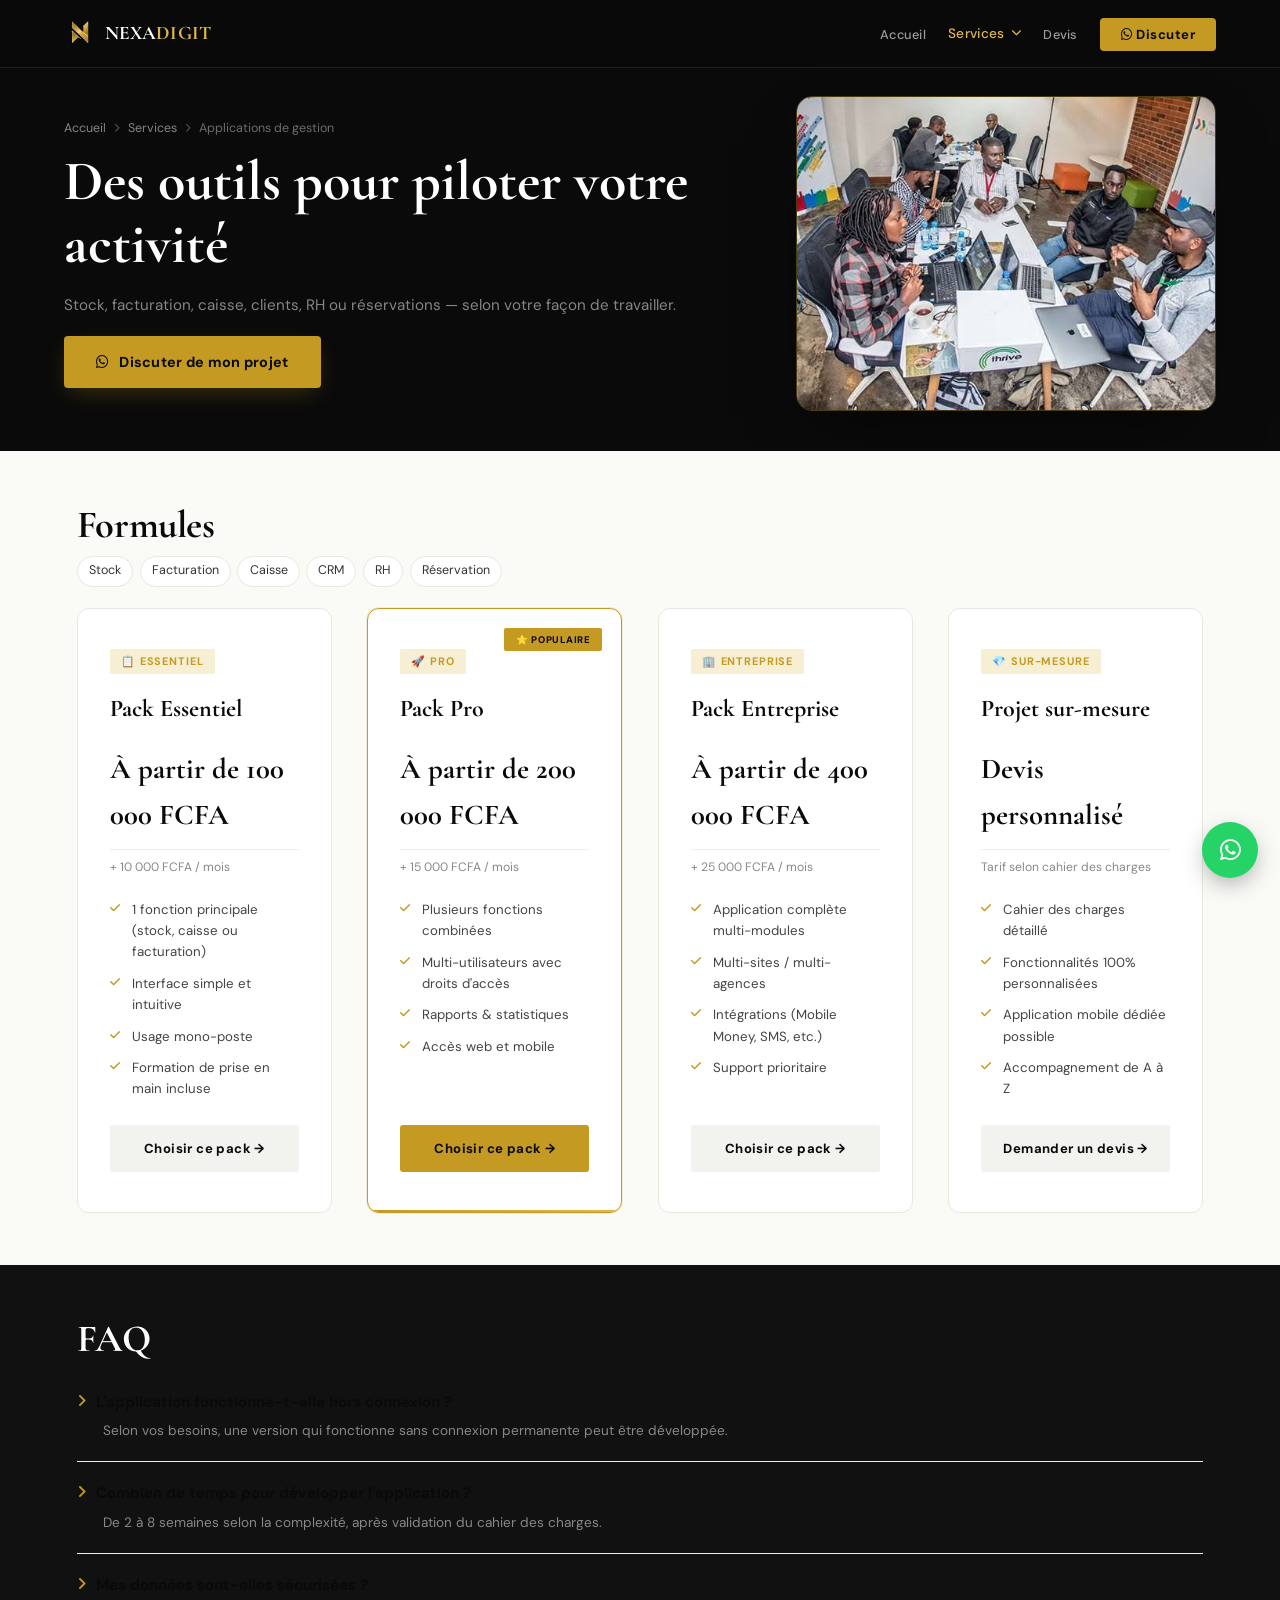
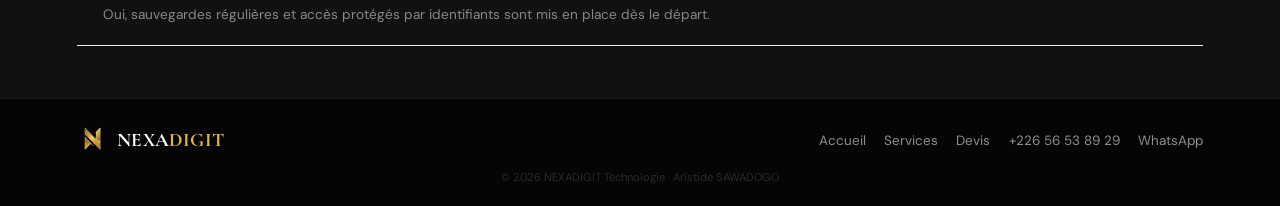
==== commit c7f51368: "Raccourcir chaque page : moins de chrome, mêmes formules Retirer barres d'ancres, blocs répétés et p" ====
--- a/applications-gestion.html
+++ b/applications-gestion.html
@@ -5,14 +5,13 @@
   <meta name="viewport" content="width=device-width, initial-scale=1.0">
   <meta name="color-scheme" content="light only">
   <title>Applications de Gestion sur Mesure | NEXADIGIT Technologie</title>
-  <meta name="description" content="Développement d'applications de gestion sur mesure : stock, facturation, caisse, CRM, RH, réservation.">
+  <meta name="description" content="Applications de stock, facturation, caisse et CRM sur-mesure à Ouagadougou.">
   <link href="https://fonts.googleapis.com/css2?family=Cormorant+Garamond:wght@400;600;700&family=DM+Sans:opsz,wght@9..40,300;9..40,400;9..40,500;9..40,600;9..40,700&display=swap" rel="stylesheet">
   <link rel="stylesheet" href="https://cdnjs.cloudflare.com/ajax/libs/font-awesome/6.5.0/css/all.min.css">
   <link rel="stylesheet" href="css/site.css">
 </head>
 <body>
 <a class="skip-link" href="#contenu">Aller au contenu</a>
-<!-- NAV -->
 <nav>
   <div class="nav-logo">
     <a href="index.html" class="logo-mark ">
@@ -34,72 +33,35 @@
         <li><a href="sites-web.html">Sites Web</a></li>
         <li><a href="applications-gestion.html" class="active">Applications de gestion</a></li>
         <li><a href="maintenance-informatique.html">Maintenance</a></li>
-        <li class="nav-sub-note">Autre besoin</li>
-        <li><a href="devis-sur-mesure.html">Projet sur mesure</a></li>
       </ul>
     </li>
     <li><a href="devis-sur-mesure.html">Devis</a></li>
     <li><a href="https://wa.me/22653630370?text=Bonjour%20Aristide%2C%20je%20souhaite%20un%20devis" target="_blank" class="nav-cta"><i class="fab fa-whatsapp"></i> Discuter</a></li>
   </ul>
 </nav>
-
-<!-- PAGE HERO -->
 <main id="contenu">
 <div class="page-hero">
-  <div class="hero-orb1"></div>
-  <div class="hero-orb2"></div>
-  <div class="hero-line"></div>
   <div class="page-hero-inner with-photo">
     <div class="page-hero-text">
     <div class="breadcrumb"><a href="index.html">Accueil</a><i class="fas fa-chevron-right"></i><a href="services.html">Services</a><i class="fas fa-chevron-right"></i><span>Applications de gestion</span></div>
-    <div class="sec-eyebrow"><i class="fas fa-cubes"></i> Applications de gestion</div>
-    <h1 class="page-title">Des outils sur-mesure pour<br><em>piloter votre activité</em></h1>
-    <p class="page-sub">Stock, facturation, caisse, clients, RH ou réservations&nbsp;: nous développons l'application qui correspond exactement à votre façon de travailler.</p>
+    <h1 class="page-title">Des outils pour piloter votre activité</h1>
+    <p class="page-sub">Stock, facturation, caisse, clients, RH ou réservations — selon votre façon de travailler.</p>
     <div class="page-hero-btns">
       <a href="https://wa.me/22653630370?text=Bonjour%20Aristide%2C%20je%20souhaite%20une%20application%20de%20gestion" target="_blank" class="btn-gold"><i class="fab fa-whatsapp"></i> Discuter de mon projet</a>
-      <a href="tel:+22656538929" class="btn-outline"><i class="fas fa-phone-alt"></i> Appeler</a>
     </div>
     </div>
     <div class="page-hero-photo-wrap">
-      <img class="page-hero-photo" src="img/apps-hero.jpg" alt="Équipe travaillant sur des applications de gestion">
+      <img class="page-hero-photo" src="img/apps-hero.jpg" alt="Applications de gestion">
     </div>
   </div>
 </div>
 
-<!-- TYPES D'APPLICATIONS -->
-<nav class="page-toc" aria-label="Sur cette page">
-  <div class="page-toc-inner">
-    <span class="page-jump-label">Sur cette page</span>
-    <a href="#types">Pour qui</a>
-    <a href="#formules">Formules</a>
-    <a href="#faq">FAQ</a>
-    <a href="#autres-services">Autres services</a>
-  </div>
-</nav>
-<section id="types">
-  <div class="wrap">
-    <div class="sec-eyebrow"><i class="fas fa-list"></i> Types d'applications</div>
-    <h2 class="sec-h2">Quel que soit votre métier,<br>il y a une solution</h2>
-    <p class="sec-p">Exemples d'applications déjà demandées par nos clients &mdash; la vôtre sera conçue selon vos besoins réels.</p>
-    <div class="exp-grid">
-      <div class="exp-card"><div class="exp-icon"><i class="fas fa-warehouse"></i></div><h3>Gestion de stock</h3><p>Suivi des entrées, sorties et alertes de réapprovisionnement.</p></div>
-      <div class="exp-card"><div class="exp-icon"><i class="fas fa-file-invoice-dollar"></i></div><h3>Facturation & devis</h3><p>Création rapide de factures et devis professionnels.</p></div>
-      <div class="exp-card"><div class="exp-icon"><i class="fas fa-cash-register"></i></div><h3>Caisse & point de vente</h3><p>Encaissement, tickets de caisse, suivi des ventes du jour.</p></div>
-      <div class="exp-card"><div class="exp-icon"><i class="fas fa-address-book"></i></div><h3>CRM / Gestion clients</h3><p>Centralisez l'historique et le suivi de votre relation client.</p></div>
-      <div class="exp-card"><div class="exp-icon"><i class="fas fa-users-gear"></i></div><h3>Gestion RH & paie</h3><p>Présences, congés et bulletins de paie simplifiés.</p></div>
-      <div class="exp-card"><div class="exp-icon"><i class="fas fa-calendar-check"></i></div><h3>Réservation & planning</h3><p>Agenda de rendez-vous ou de réservation en ligne.</p></div>
-    </div>
-  </div>
-</section>
-
-<hr class="divider">
-
-<!-- PACKS -->
 <section id="formules">
   <div class="wrap">
-    <div class="sec-eyebrow"><i class="fas fa-tags"></i> Nos formules</div>
-    <h2 class="sec-h2">Des tarifs indicatifs,<br>un devis toujours gratuit</h2>
-    <p class="sec-p">Chaque application étant sur-mesure, ces tarifs sont des points de départ &mdash; le prix exact dépend de votre cahier des charges.</p>
+    <h2 class="sec-h2">Formules</h2>
+    <div class="mini-tags">
+      <span>Stock</span><span>Facturation</span><span>Caisse</span><span>CRM</span><span>RH</span><span>Réservation</span>
+    </div>
     <div class="packs-grid">
       <div class="pack">
         <span class="pack-type">📋 Essentiel</span>
@@ -160,101 +122,28 @@
 
 <section class="dark-section" id="faq">
   <div class="wrap">
-    <div class="sec-eyebrow"><i class="fas fa-circle-question"></i> Questions fréquentes</div>
-    <h2 class="sec-h2" style="margin-bottom:2rem;">Tout savoir sur votre application</h2>
+    <h2 class="sec-h2">FAQ</h2>
     <div class="faq-item"><h4><i class="fas fa-angle-right"></i> L'application fonctionne-t-elle hors connexion ?</h4><p>Selon vos besoins, une version qui fonctionne sans connexion permanente peut être développée.</p></div>
     <div class="faq-item"><h4><i class="fas fa-angle-right"></i> Combien de temps pour développer l'application ?</h4><p>De 2 à 8 semaines selon la complexité, après validation du cahier des charges.</p></div>
     <div class="faq-item"><h4><i class="fas fa-angle-right"></i> Mes données sont-elles sécurisées ?</h4><p>Oui, sauvegardes régulières et accès protégés par identifiants sont mis en place dès le départ.</p></div>
   </div>
 </section>
-
-
-<section class="related-services" id="autres-services">
-  <div class="wrap">
-    <div class="sec-eyebrow"><i class="fas fa-compass"></i> Continuer</div>
-    <h2 class="sec-h2">Vous cherchez autre chose&nbsp;?</h2>
-    <p class="sec-p">Retournez au catalogue, ou ouvrez une autre offre.</p>
-    <div class="related-grid">
-      <a href="services.html" class="related-card">
-        <i class="fas fa-layer-group"></i>
-        <h4>Tous les services</h4>
-        <p>Comparer les quatre offres et les extras.</p>
-      </a>
-      <a href="chatbot-whatsapp.html" class="related-card">
-        <i class="fab fa-whatsapp"></i>
-        <h4>Chatbot WhatsApp</h4>
-        <p>Réponses, commandes et relances 24h/24.</p>
-      </a>
-      <a href="sites-web.html" class="related-card">
-        <i class="fas fa-globe"></i>
-        <h4>Sites Web</h4>
-        <p>Vitrine, catalogue ou boutique en ligne.</p>
-      </a>
-      <a href="maintenance-informatique.html" class="related-card">
-        <i class="fas fa-screwdriver-wrench"></i>
-        <h4>Maintenance</h4>
-        <p>Dépannage et contrats de support.</p>
-      </a>
-      <a href="devis-sur-mesure.html" class="related-card">
-        <i class="fas fa-file-invoice"></i>
-        <h4>Projet sur mesure</h4>
-        <p>Un besoin spécifique ? Demandez un devis gratuit.</p>
-      </a>
-    </div>
-  </div>
-</section>
-
-<div class="cta-section">
-  <div class="cta-glow"></div>
-  <h2>Parlons de<br><em>votre projet</em></h2>
-  <p>Décrivez-nous votre activité, nous vous proposons la solution adaptée.</p>
-  <div class="cta-btns">
-    <a href="https://wa.me/22653630370?text=Bonjour%20Aristide%2C%20je%20souhaite%20un%20devis%20gratuit%20pour%20une%20application%20de%20gestion" target="_blank" class="btn-gold"><i class="fab fa-whatsapp"></i> Devis gratuit sur WhatsApp</a>
-    <a href="tel:+22656538929" class="btn-outline"><i class="fas fa-phone-alt"></i> +226 56 53 89 29</a>
-  </div>
-  <p class="cta-note">Disponible maintenant &middot; Ouagadougou & partout au Burkina Faso</p>
-</div>
 </main>
-<!-- FOOTER -->
 <footer>
   <div class="footer-inner">
-    <div class="footer-brand">
-      <div class="footer-logo">
         <a href="index.html" class="logo-mark ">
       <img src="img/logo.png" alt="NEXADIGIT">
       <span class="logo-wordmark"><span class="lw-a">NEXA</span><span class="lw-b">DIGIT</span></span>
     </a>
-      </div>
-      <p class="footer-tagline">Solutions digitales intelligentes pour des entreprises ambitieuses</p>
-    </div>
-    <div class="footer-col">
-      <h4>Services</h4>
-      <a href="services.html">Tous les services</a>
-      <a href="chatbot-whatsapp.html">Chatbot WhatsApp</a>
-      <a href="sites-web.html">Sites Web</a>
-      <a href="applications-gestion.html">Applications de gestion</a>
-      <a href="maintenance-informatique.html">Maintenance informatique</a>
-    </div>
-    <div class="footer-col">
-      <h4>Parcours</h4>
+    <div class="footer-links">
       <a href="index.html">Accueil</a>
-      <a href="index.html#pourquoi">Pourquoi NEXADIGIT</a>
-      <a href="index.html#processus">Comment ça marche</a>
-      <a href="devis-sur-mesure.html">Demander un devis</a>
-      <a href="index.html#contact">Contact</a>
-    </div>
-    <div class="footer-col">
-      <h4>Contact</h4>
-      <a href="tel:+22656538929"><i class="fas fa-phone-alt"></i> +226 56 53 89 29</a>
-      <a href="https://wa.me/22653630370?text=Bonjour%20Aristide" target="_blank"><i class="fab fa-whatsapp"></i> +226 53 63 03 70</a>
-      <a href="mailto:arisgillessaw@gmail.com"><i class="far fa-envelope"></i> arisgillessaw@gmail.com</a>
-      <p><i class="fas fa-location-dot"></i> Ouagadougou, Burkina Faso</p>
+      <a href="services.html">Services</a>
+      <a href="devis-sur-mesure.html">Devis</a>
+      <a href="tel:+22656538929">+226 56 53 89 29</a>
+      <a href="https://wa.me/22653630370?text=Bonjour%20Aristide" target="_blank">WhatsApp</a>
     </div>
   </div>
-  <div class="footer-copy-wrap">
-    <div class="footer-gold-line"></div>
-    <p class="footer-copy">&copy; 2026 NEXADIGIT Technologie &middot; Aristide SAWADOGO &middot; Tous droits réservés</p>
-  </div>
+  <p class="footer-copy">&copy; 2026 NEXADIGIT Technologie &middot; Aristide SAWADOGO</p>
 </footer>
 <a href="https://wa.me/22653630370?text=Bonjour%20Aristide%2C%20je%20voudrais%20des%20renseignements" target="_blank" class="wa-float" aria-label="Discuter sur WhatsApp"><i class="fab fa-whatsapp"></i></a>
 <script src="js/site.js"></script>
--- a/css/site.css
+++ b/css/site.css
@@ -70,11 +70,11 @@
 
     /* ── HERO ── */
     .hero {
-      min-height: 100vh;
+      min-height: 0;
       background: var(--black);
       display: flex;
       align-items: center;
-      padding: 100px 5% 80px;
+      padding: 96px 5% 48px;
       position: relative;
       overflow: hidden;
     }
@@ -148,7 +148,7 @@
       color: rgba(255,255,255,0.5);
       font-size: 1rem;
       max-width: 500px;
-      margin-bottom: 2.5rem;
+      margin-bottom: 1.4rem;
       font-weight: 400;
       animation: fadeUp 0.7s 0.2s ease both;
     }
@@ -162,7 +162,7 @@
       display: flex;
       align-items: center;
       gap: 1.2rem;
-      margin-bottom: 2rem;
+      margin-bottom: 1.2rem;
       animation: fadeUp 0.7s 0.25s ease both;
     }
     .avatar {
@@ -286,7 +286,7 @@
 
     /* ── LAYOUT ── */
     .wrap { max-width: 1280px; margin: 0 auto; padding: 0 6%; }
-    section { padding: 130px 0; }
+    section { padding: 52px 0; }
 
     .sec-eyebrow {
       display: inline-flex;
@@ -307,20 +307,21 @@
     }
     .sec-h2 {
       font-family: 'Cormorant Garamond', serif;
-      font-size: clamp(2rem, 3.5vw, 3rem);
+      font-size: clamp(1.7rem, 3vw, 2.4rem);
       font-weight: 700;
       color: var(--black);
       line-height: 1.15;
       letter-spacing: -0.01em;
-      margin-bottom: 1.1rem;
+      margin-bottom: 0.55rem;
     }
     .sec-p {
       color: var(--grey);
-      font-size: 1.05rem;
-      line-height: 1.7;
+      font-size: 0.98rem;
+      line-height: 1.6;
       max-width: 600px;
-      margin-bottom: 4rem;
-    }
+      margin-bottom: 1.4rem;
+    }
+    .sec-p a { color: var(--gold); }
 
     /* ── PACKS ── */
     .packs-grid {
@@ -561,7 +562,7 @@
     .cta-section {
       background: var(--black);
       text-align: center;
-      padding: 100px 5%;
+      padding: 52px 5%;
       position: relative;
       overflow: hidden;
     }
@@ -605,7 +606,7 @@
     /* ── FOOTER ── */
     footer {
       background: #050505;
-      padding: 3rem 5%;
+      padding: 0.4rem 0 0;
       text-align: center;
       border-top: 1px solid rgba(196,154,34,0.1);
     }
@@ -691,7 +692,7 @@
 /* ── PAGE HERO (pages secondaires) ── */
 .page-hero {
   background: var(--black);
-  padding: 150px 5% 70px;
+  padding: 96px 5% 40px;
   position: relative;
   overflow: hidden;
 }
@@ -700,7 +701,7 @@
   display: flex; align-items: center; gap: 8px;
   color: rgba(255,255,255,0.4);
   font-size: 0.78rem;
-  margin-bottom: 1.6rem;
+  margin-bottom: 0.7rem;
 }
 .breadcrumb a { color: rgba(255,255,255,0.5); text-decoration: none; }
 .breadcrumb a:hover { color: var(--gold-light); }
@@ -714,7 +715,7 @@
   margin-bottom: 1.1rem;
 }
 .page-title em { color: var(--gold-light); font-style: italic; }
-.page-sub { color: rgba(255,255,255,0.5); max-width: 640px; font-size: 1rem; margin-bottom: 2.2rem; }
+.page-sub { color: rgba(255,255,255,0.5); max-width: 640px; font-size: 0.95rem; margin-bottom: 1.2rem; }
 .page-hero-btns { display: flex; gap: 1rem; flex-wrap: wrap; }
 
 /* ── SERVICE CARDS (accueil) ── */
@@ -1276,36 +1277,54 @@
 .footer-inner {
   max-width: 1280px;
   margin: 0 auto;
-  padding: 0 6% 0.5rem;
-  display: grid;
-  grid-template-columns: 1.3fr 1fr 1fr 1.2fr;
-  gap: 2.2rem 2rem;
+  padding: 1.2rem 6% 0.4rem;
+  display: flex;
+  flex-wrap: wrap;
+  align-items: center;
+  justify-content: space-between;
+  gap: 0.8rem 1.5rem;
 }
 .footer-brand { text-align: left; }
 .footer-logo .logo-mark { justify-content: flex-start; }
-.footer-col h4 {
-  color: var(--gold);
-  font-size: 0.72rem;
-  letter-spacing: 0.1em;
-  text-transform: uppercase;
-  margin-bottom: 0.9rem;
-}
-.footer-col a,
-.footer-col p {
-  display: block;
+.footer-links {
+  display: flex;
+  flex-wrap: wrap;
+  gap: 0.35rem 1.15rem;
+  align-items: center;
+}
+.footer-links a {
   color: rgba(255,255,255,0.55);
   text-decoration: none;
   font-size: 0.84rem;
-  margin: 0.4rem 0;
-}
-.footer-col a:hover { color: var(--gold-light); }
-.footer-copy-wrap {
-  max-width: 1280px;
-  margin: 0 auto;
-  padding: 0 6%;
-}
-footer .footer-gold-line { margin: 1.6rem auto 1rem; }
-footer .footer-copy { text-align: center; }
+}
+.footer-links a:hover { color: var(--gold-light); }
+footer .footer-copy {
+  text-align: center;
+  padding: 0.4rem 6% 1.2rem;
+  margin: 0;
+}
+.mini-tags {
+  display: flex;
+  flex-wrap: wrap;
+  gap: 0.4rem;
+  margin: 0 0 1.3rem;
+}
+.mini-tags span,
+.mini-tags a {
+  font-size: 0.78rem;
+  padding: 0.28rem 0.7rem;
+  border: 1px solid #E8E8E2;
+  border-radius: 999px;
+  background: var(--white);
+  color: #333;
+  text-decoration: none;
+}
+.dark-section .mini-tags a,
+.dark-section .mini-tags span {
+  background: rgba(255,255,255,0.04);
+  border-color: rgba(196,154,34,0.2);
+  color: rgba(255,255,255,0.8);
+}
 
 @media (max-width: 980px) {
   .nav-toggle { display: flex; }
@@ -1360,12 +1379,4 @@
     text-align: center;
     justify-content: center;
   }
-  .footer-inner {
-    grid-template-columns: 1fr 1fr;
-  }
-}
-
-@media (max-width: 640px) {
-  .footer-inner { grid-template-columns: 1fr; }
-  .page-jump { display: none; }
-}
+}
